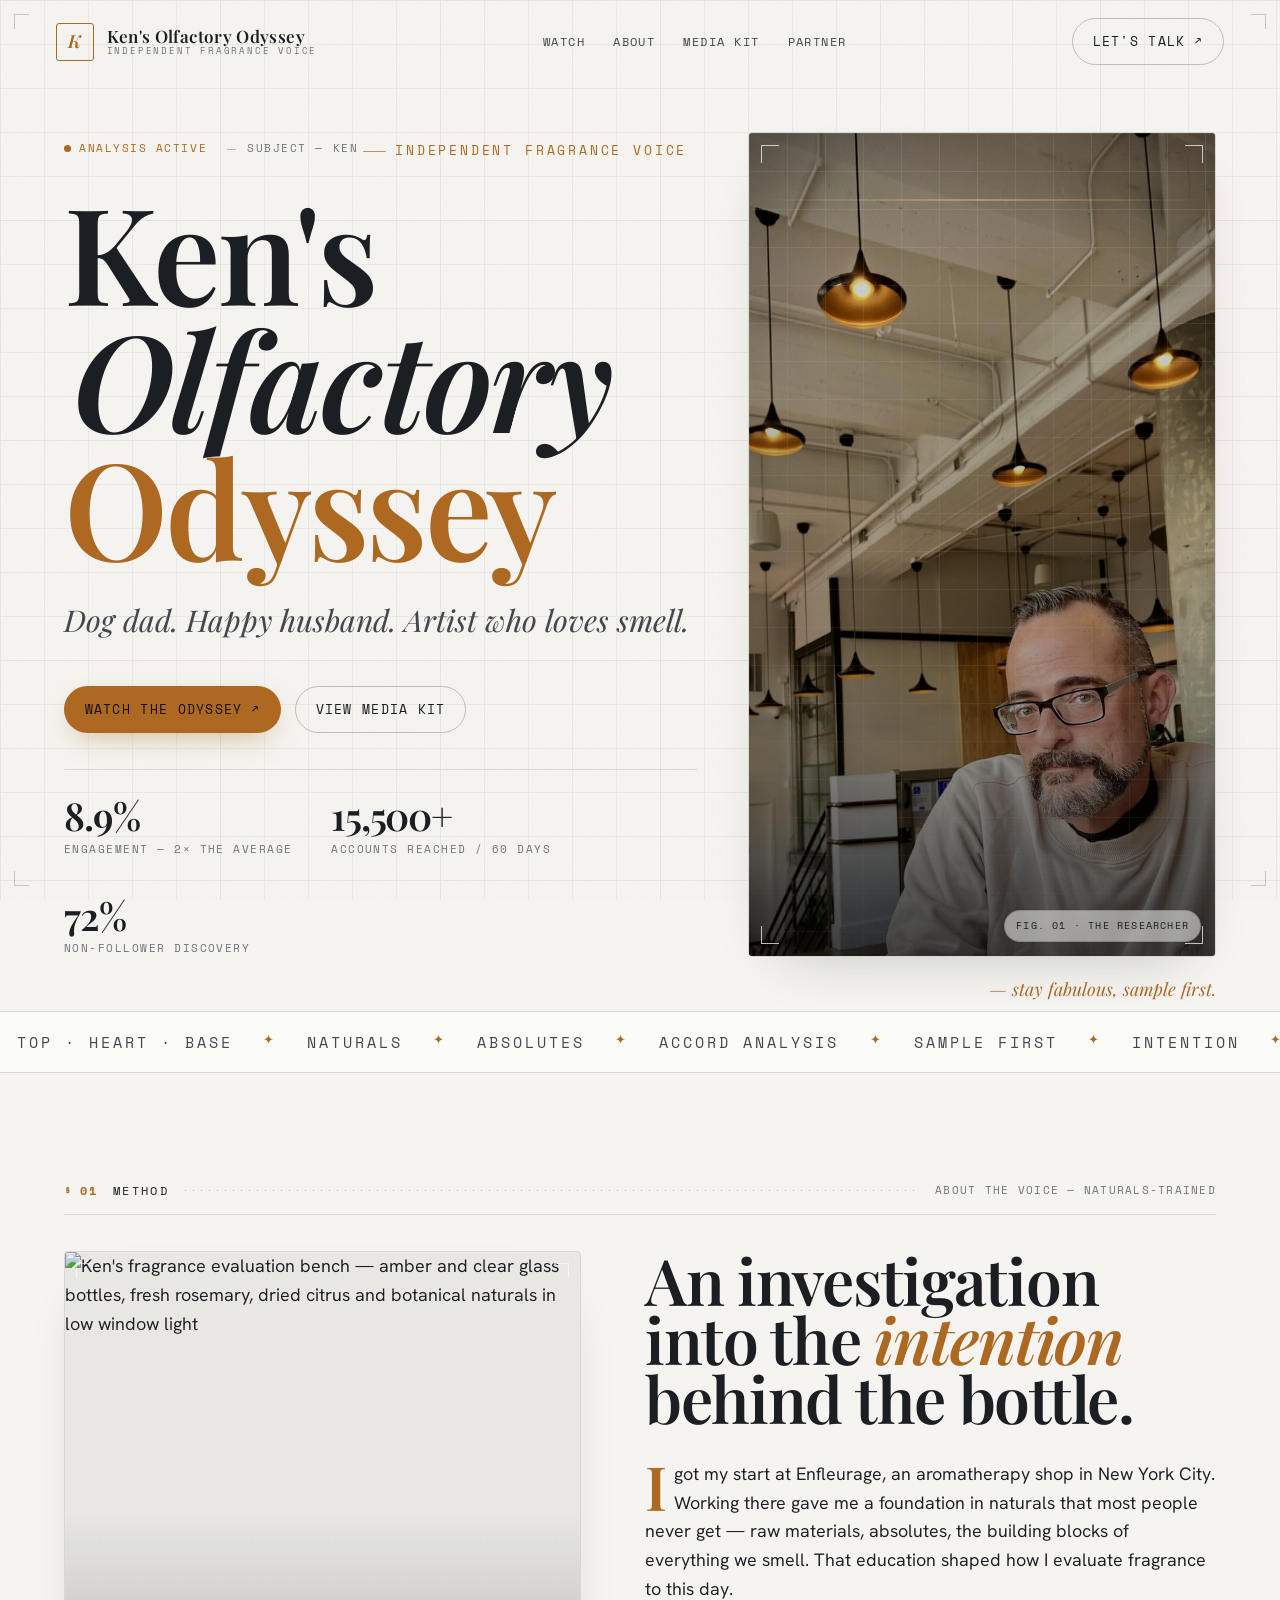
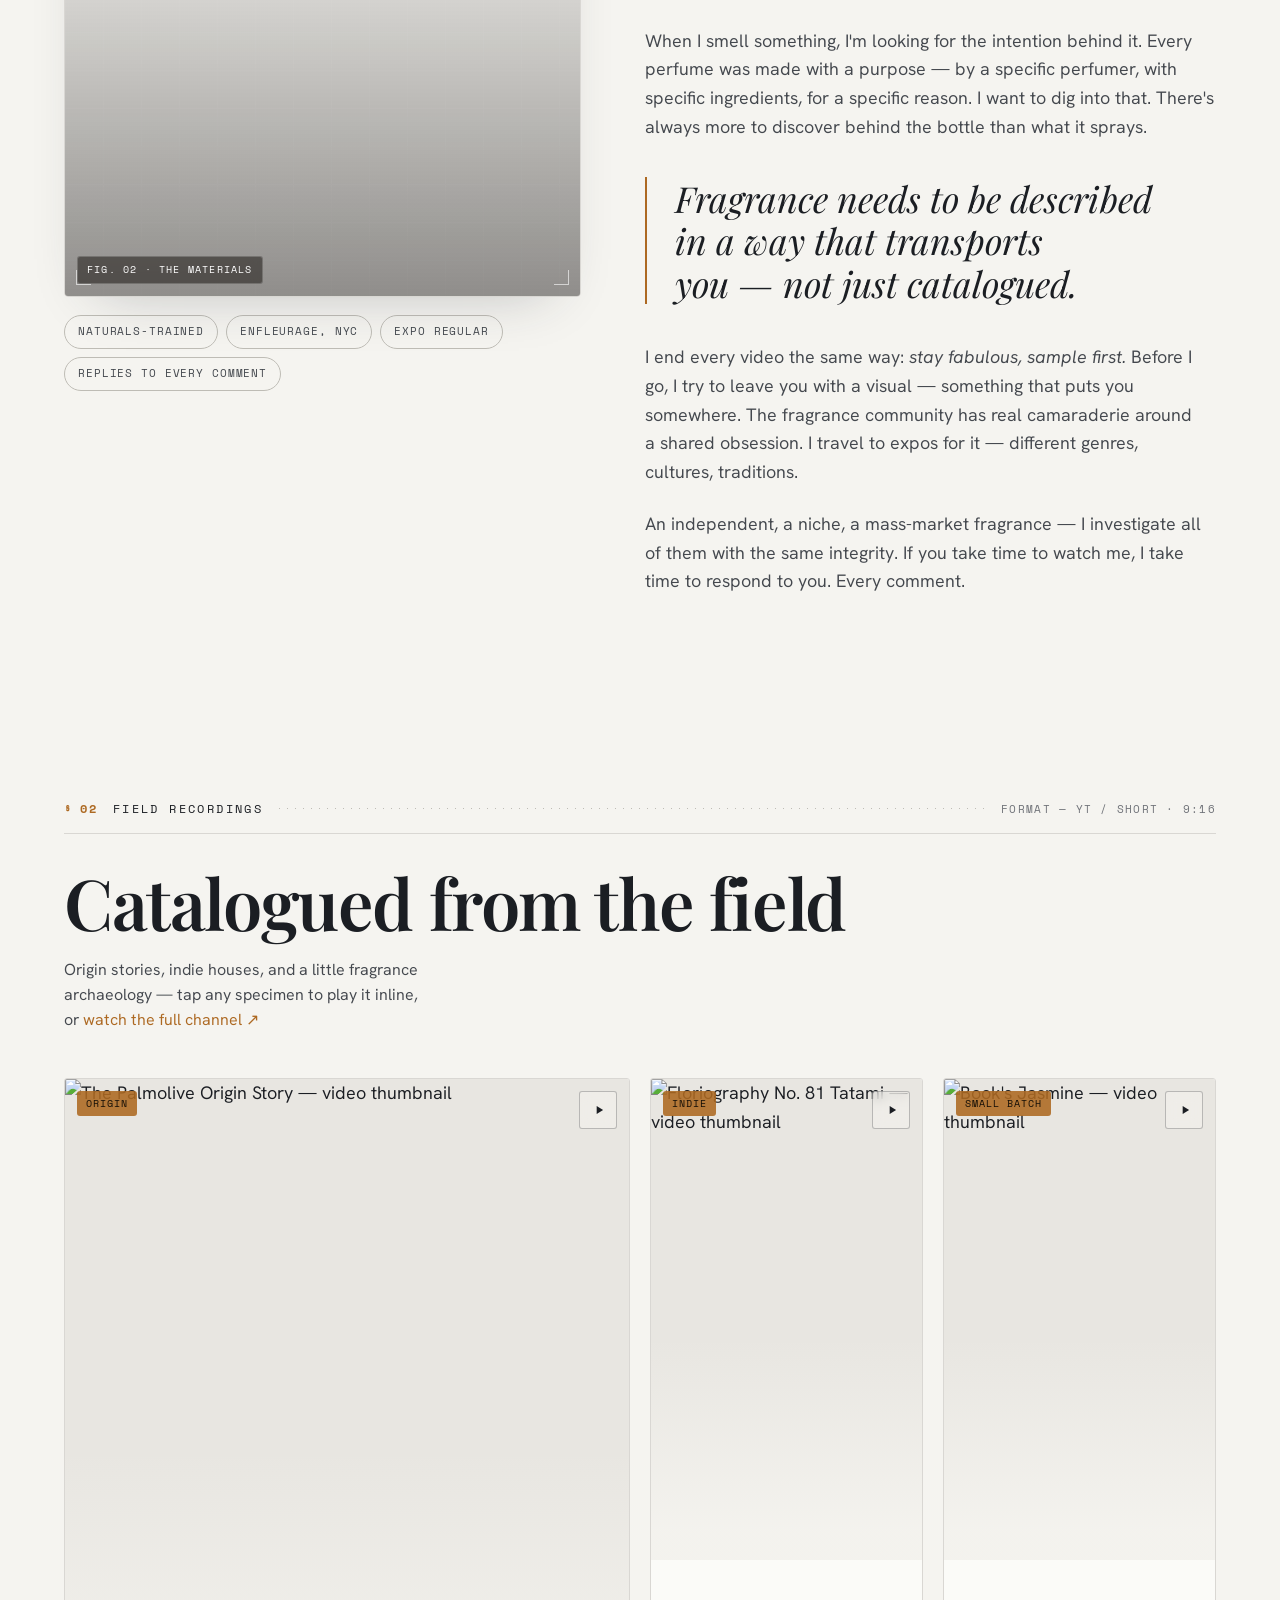
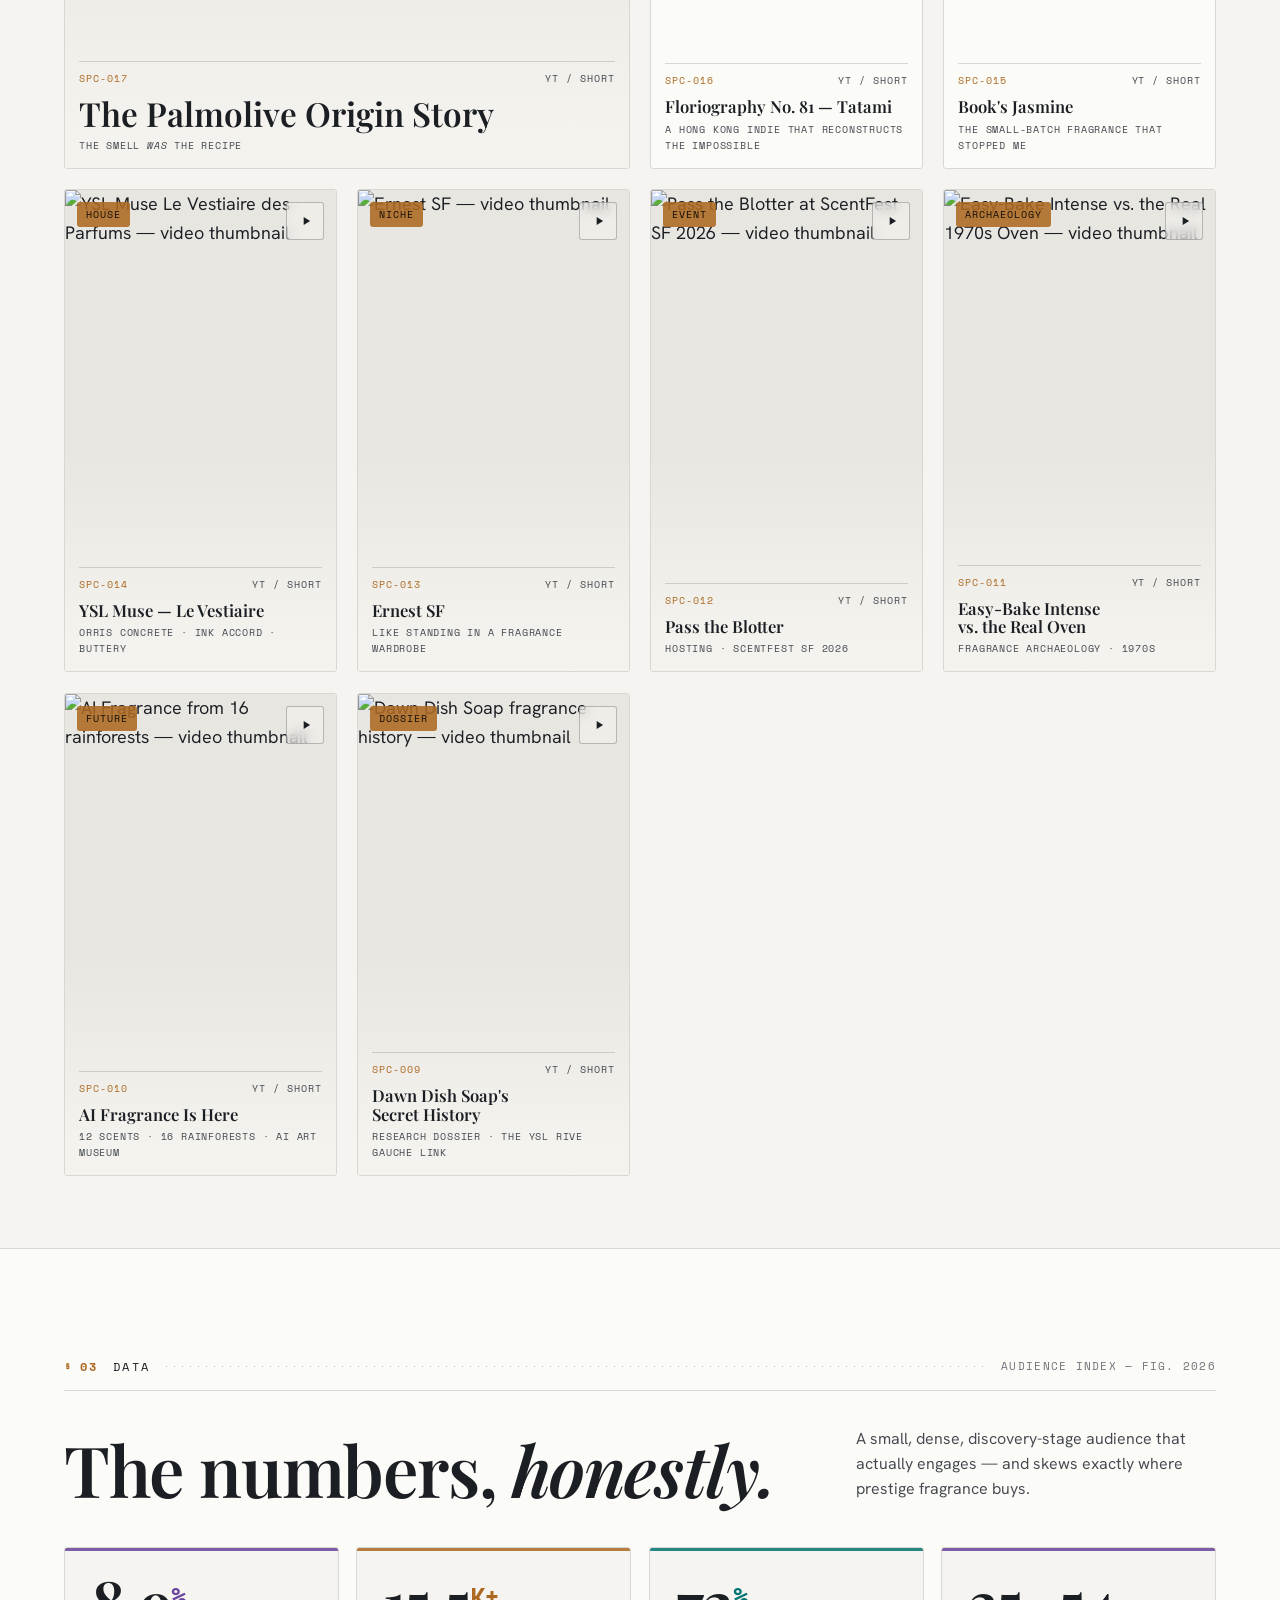
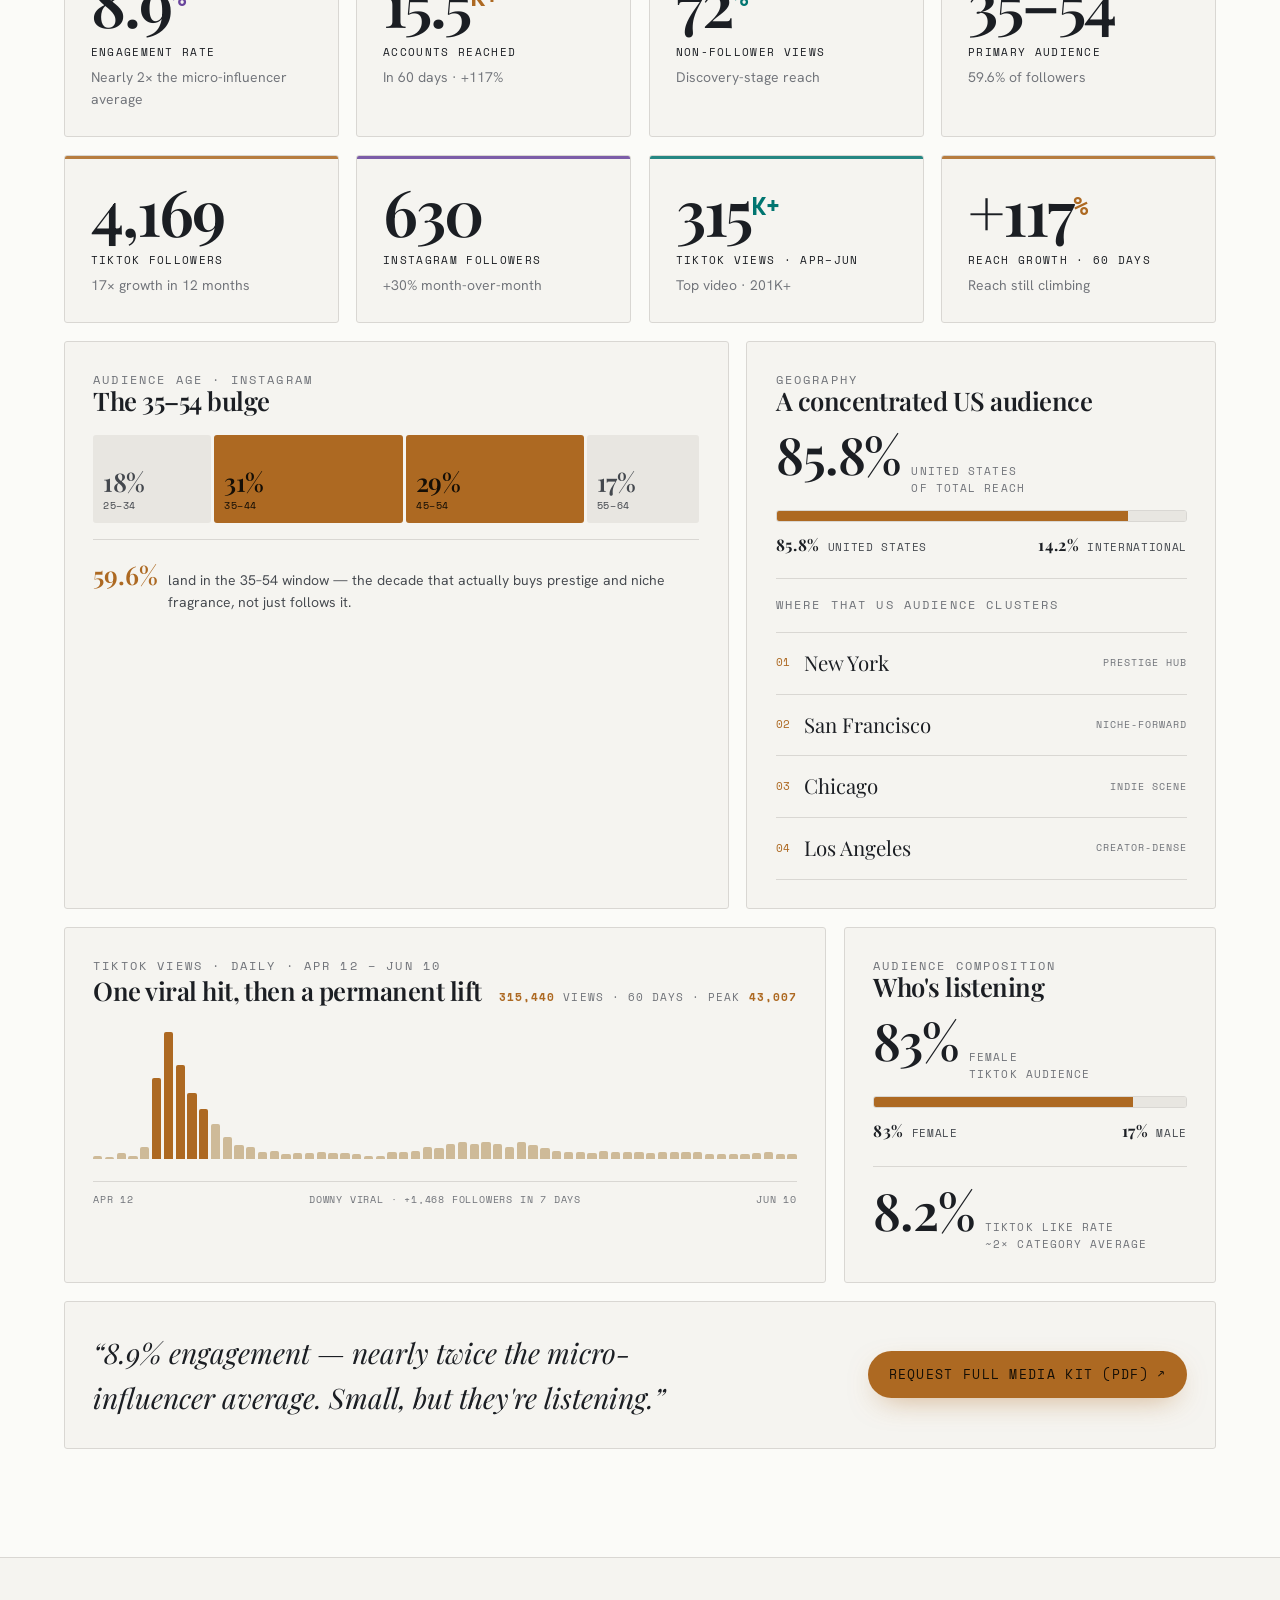
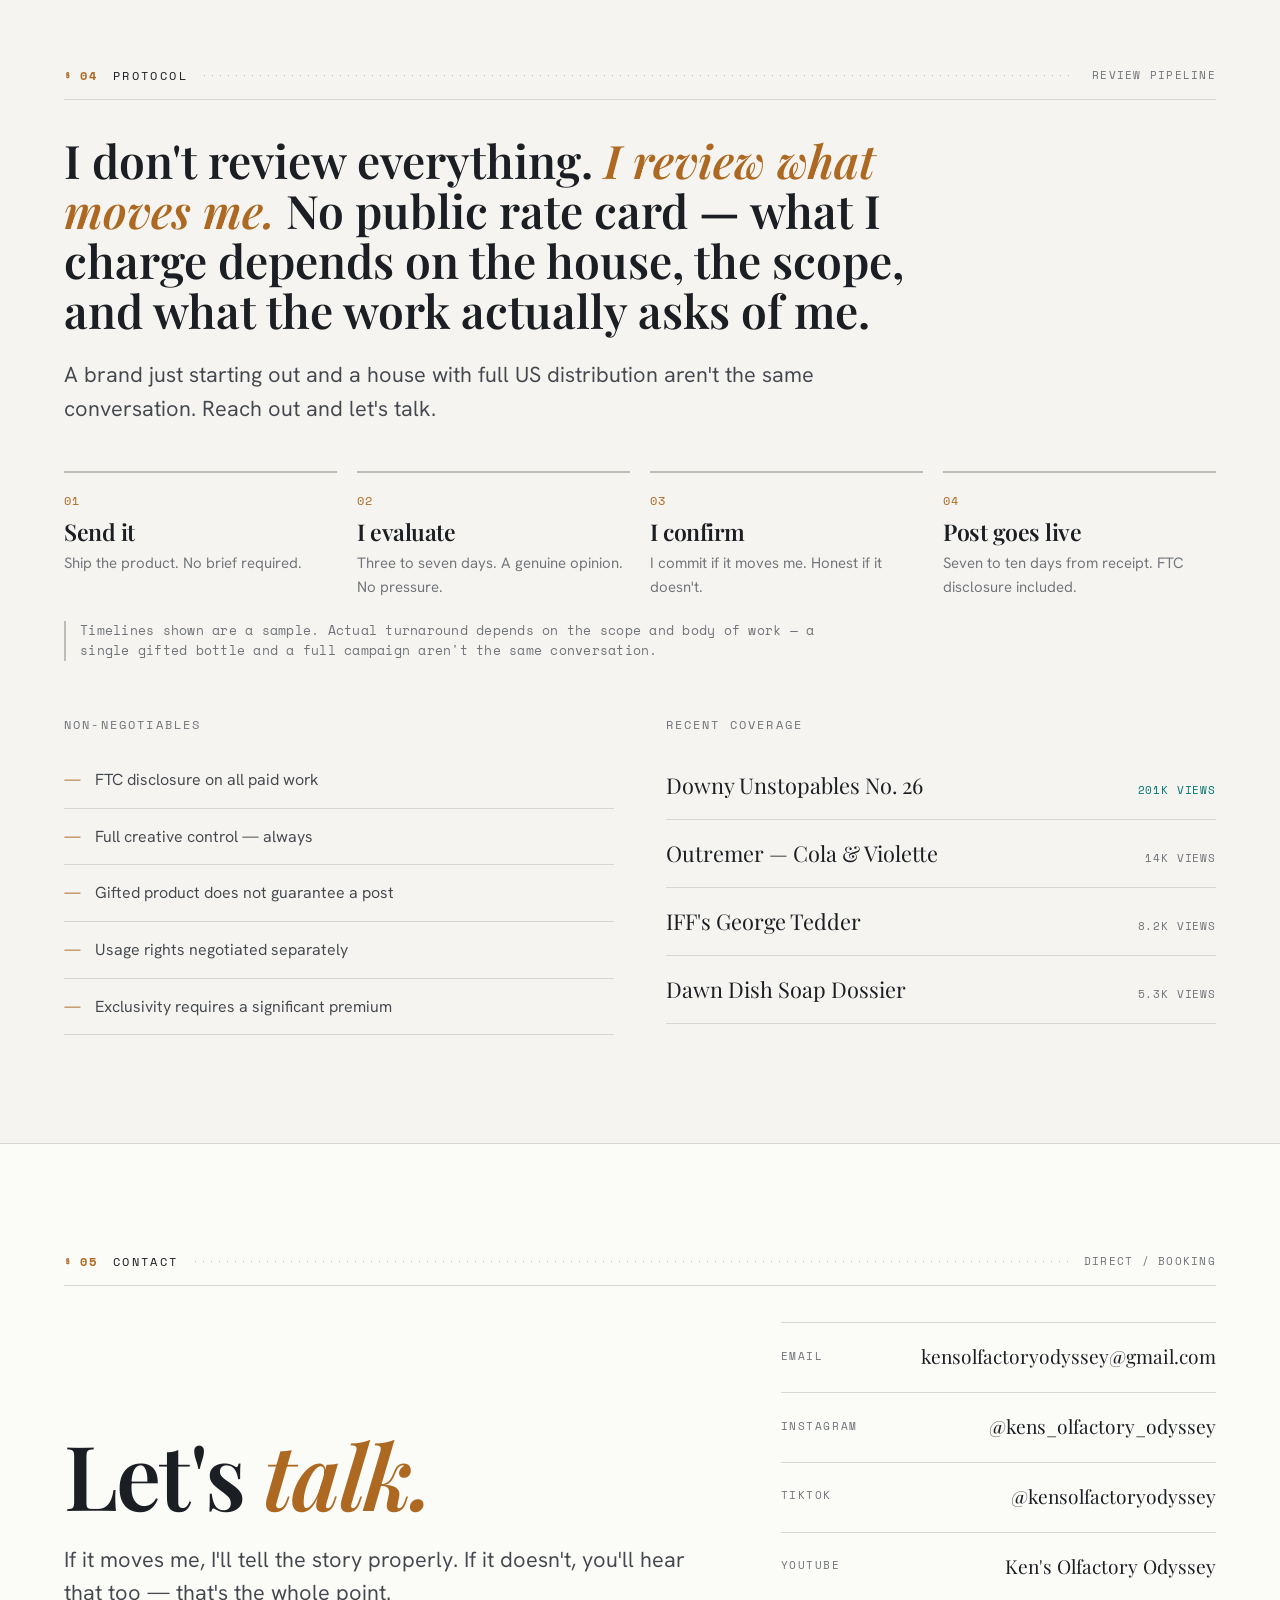
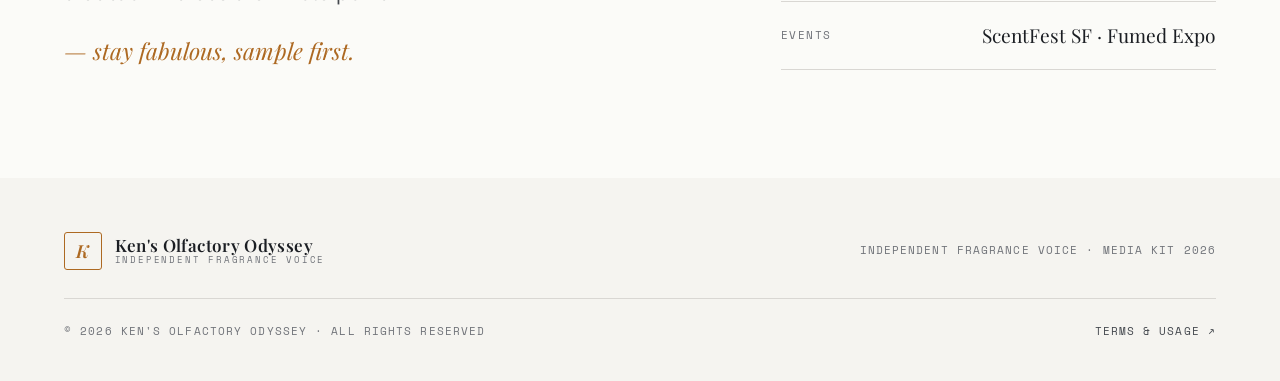
==== index.html @ 01bf1345 "Replace hero image with real photo of Ken, remove ingredient labels" ====
<!DOCTYPE html>
<html lang="en" data-theme="lab" data-accent="gold" data-display="playfair">
<head>
<meta charset="UTF-8" />
<meta name="viewport" content="width=device-width, initial-scale=1.0" />
<title>Ken's Olfactory Odyssey — Independent Fragrance Voice</title>
<meta name="description" content="Ken's Olfactory Odyssey — an independent fragrance voice. Reviews, expos, and an investigation into the intention behind every bottle. Stay fabulous, sample first." />
<link rel="preconnect" href="https://fonts.googleapis.com" />
<link rel="preconnect" href="https://fonts.gstatic.com" crossorigin />
<link href="https://fonts.googleapis.com/css2?family=Bodoni+Moda:ital,opsz,wght@0,6..96,400..900;1,6..96,400..800&family=Cormorant:ital,wght@0,400..700;1,400..600&family=Hanken+Grotesk:wght@300..800&family=Newsreader:ital,opsz,wght@0,6..72,400..700;1,6..72,400..700&family=Spectral:ital,wght@0,400;0,500;0,600;0,700;1,400;1,500;1,600&family=Space+Grotesk:wght@400..700&family=Space+Mono:ital,wght@0,400;0,700;1,400&display=swap" rel="stylesheet" />
<link rel="icon" href="favicon.svg" type="image/svg+xml" />
<link rel="stylesheet" href="styles.css" />
<link id="gfont-Playfair-Display" rel="stylesheet" href="https://fonts.googleapis.com/css2?family=Playfair+Display:ital,wght@0,400;0,500;0,600;0,700;0,800;1,400;1,500;1,600;1,700&display=swap">
</head>
<body>
<div class="lab-reticle" aria-hidden="true"><i></i><i></i><i></i><i></i></div>

<!-- ============ NAV ============ -->
<nav class="nav" id="nav">
  <a class="brand" href="#top" aria-label="Ken's Olfactory Odyssey home">
    <span class="monogram">K</span>
    <span class="brand-name">Ken's Olfactory Odyssey<small>Independent Fragrance Voice</small></span>
  </a>
  <div class="nav-links">
    <a href="#watch">Watch</a>
    <a href="#about">About</a>
    <a href="#mediakit">Media Kit</a>
    <a href="#partner">Partner</a>
  </div>
  <a class="btn btn--ghost nav-cta" href="#contact">Let's talk <span class="arrow">↗</span></a>
</nav>

<main id="top">

  <!-- ============ HERO ============ -->
  <header class="hero section--tight" id="hero">
    <div class="wrap">
      <div class="hero-grid">
        <div class="hero-copy">
          <div class="instrument reveal" aria-hidden="true">
            <span class="seg live"><span class="dotpulse"></span> Analysis active</span>
            <span class="seg">Subject — Ken</span>
          </div>
          <div class="eyebrow hero-eyebrow">Independent Fragrance Voice</div>
          <h1 class="display hero-title">
            <span class="line l1"><span>Ken's</span></span>
            <span class="line l2 ital"><span>Olfactory</span></span>
            <span class="line l3"><span>Odyssey</span></span>
          </h1>
          <p class="hero-tag">Dog dad. Happy husband. Artist who loves smell.</p>
          <div class="hero-actions">
            <a class="btn btn--solid" href="#watch">Watch the odyssey <span class="arrow">↗</span></a>
            <a class="btn btn--ghost" href="#mediakit">View media kit</a>
          </div>
          <div class="hero-stats">
            <div class="hero-stat"><div class="n">8.9%</div><div class="l">Engagement — 2× the average</div></div>
            <div class="hero-stat"><div class="n">15,500+</div><div class="l">Accounts reached / 60 days</div></div>
            <div class="hero-stat"><div class="n">72%</div><div class="l">Non-follower discovery</div></div>
          </div>
        </div>
        <div class="hero-photo">
          <div class="frame heroplate">
            <img src="assets/ken-hero.jpg" alt="Ken — independent fragrance voice" />
            <div class="plate-grade" aria-hidden="true"></div>
            <div class="plate-scan" aria-hidden="true"></div>
            <span class="plate-brackets" aria-hidden="true"><i></i><i></i><i></i><i></i></span>
            <span class="caption">Fig. 01 · The Researcher</span>
          </div>
          <p class="hero-sign">— stay fabulous, sample first.</p>
        </div>
      </div>
    </div>
  </header>

  <!-- ============ MARQUEE ============ -->
  <div class="marquee" aria-hidden="true">
    <div class="marquee-track" id="marquee">
      <span>Top · Heart · Base</span><span class="dot">✦</span><span>Naturals</span><span class="dot">✦</span><span>Absolutes</span><span class="dot">✦</span><span>Accord Analysis</span><span class="dot">✦</span><span>Sample First</span><span class="dot">✦</span><span>Intention</span><span class="dot">✦</span><span>Enfleurage Method</span><span class="dot">✦</span><span>Oud</span><span class="dot">✦</span>
    </div>
  </div>

  <!-- ============ ABOUT ============ -->
  <section class="section" id="about">
    <div class="wrap"><div class="register reveal"><span class="reg-no">01</span><span class="reg-name">Method</span><span class="reg-rule"></span><span class="reg-code">About the Voice — Naturals-trained</span></div></div>
    <div class="wrap about-grid">
      <div class="about-media reveal">
        <div class="about-portrait">
          <img src="assets/ken-stilllife.png" alt="Ken's fragrance evaluation bench — amber and clear glass bottles, fresh rosemary, dried citrus and botanical naturals in low window light" />
          <div class="ab-grade" aria-hidden="true"></div>
          <span class="ab-brackets" aria-hidden="true"><i></i><i></i><i></i><i></i></span>
          <span class="about-fig">Fig. 02 · The Materials</span>
        </div>
        <div class="about-tags">
          <span class="chip">Naturals-trained</span>
          <span class="chip">Enfleurage, NYC</span>
          <span class="chip">Expo regular</span>
          <span class="chip">Replies to every comment</span>
        </div>
      </div>
      <div class="about-copy reveal" data-d="1">
        <h2 class="display about-head">An investigation into the <span class="ital accent-text">intention</span> behind the bottle.</h2>
        <div class="about-body">
          <p class="drop">I got my start at Enfleurage, an aromatherapy shop in New York City. Working there gave me a foundation in naturals that most people never get — raw materials, absolutes, the building blocks of everything we smell. That education shaped how I evaluate fragrance to this day.</p>
          <p>When I smell something, I'm looking for the intention behind it. Every perfume was made with a purpose — by a specific perfumer, with specific ingredients, for a specific reason. I want to dig into that. There's always more to discover behind the bottle than what it sprays.</p>
          <blockquote class="pull">Fragrance needs to be described in a way that transports you — not just catalogued.</blockquote>
          <p>I end every video the same way: <em>stay fabulous, sample first.</em> Before I go, I try to leave you with a visual — something that puts you somewhere. The fragrance community has real camaraderie around a shared obsession. I travel to expos for it — different genres, cultures, traditions.</p>
          <p>An independent, a niche, a mass-market fragrance — I investigate all of them with the same integrity. If you take time to watch me, I take time to respond to you. Every comment.</p>
        </div>
      </div>
    </div>
  </section>

  <!-- ============ WATCH ============ -->
  <section class="section section--tight" id="watch">
    <div class="wrap">
      <div class="register reveal"><span class="reg-no">02</span><span class="reg-name">Field Recordings</span><span class="reg-rule"></span><span class="reg-code">Format — YT / Short · 9:16</span></div>
      <div class="section-head reveal">
        <div>
          <h2 class="display">Catalogued from the field</h2>
        </div>
        <div class="head-meta">
          <p class="lede" style="font-size:16px;">Origin stories, indie houses, and a little fragrance archaeology — tap any specimen to play it inline, or <a class="accent-text" href="https://www.youtube.com/@Kens_Olfactory_Odyssey/shorts" target="_blank" rel="noopener">watch the full channel ↗</a></p>
        </div>
      </div>

      <div class="shorts-grid">
        <a class="short short--feature reveal short-card" data-vid="NxvrYJn5mIo" href="https://www.youtube.com/shorts/NxvrYJn5mIo" target="_blank" rel="noopener">
          <span class="short-badge">Origin</span>
          <span class="short-play" aria-hidden="true"><svg viewBox="0 0 24 24"><path d="M8 5v14l11-7z"/></svg></span>
          <div class="short-thumb"><img class="yt-thumb" src="https://i.ytimg.com/vi/NxvrYJn5mIo/maxresdefault.jpg" onerror="this.onerror=null;this.src='https://i.ytimg.com/vi/NxvrYJn5mIo/hqdefault.jpg'" alt="The Palmolive Origin Story — video thumbnail" loading="lazy" /></div>
          <div class="short-meta">
            <div class="spec-line"><span class="sid">SPC-017</span><span>YT / Short</span></div>
            <div class="short-title">The Palmolive Origin Story</div>
            <div class="short-sub">The smell <em>was</em> the recipe</div>
          </div>
        </a>

        <a class="short reveal short-card" data-d="1" data-vid="qqtZ-atGn6w" href="https://www.youtube.com/shorts/qqtZ-atGn6w" target="_blank" rel="noopener">
          <span class="short-badge">Indie</span>
          <span class="short-play" aria-hidden="true"><svg viewBox="0 0 24 24"><path d="M8 5v14l11-7z"/></svg></span>
          <div class="short-thumb"><img class="yt-thumb" src="https://i.ytimg.com/vi/qqtZ-atGn6w/maxresdefault.jpg" onerror="this.onerror=null;this.src='https://i.ytimg.com/vi/qqtZ-atGn6w/hqdefault.jpg'" alt="Floriography No. 81 Tatami — video thumbnail" loading="lazy" /></div>
          <div class="short-meta">
            <div class="spec-line"><span class="sid">SPC-016</span><span>YT / Short</span></div>
            <div class="short-title">Floriography No. 81 — Tatami</div>
            <div class="short-sub">A Hong Kong indie that reconstructs the impossible</div>
          </div>
        </a>

        <a class="short reveal short-card" data-d="2" data-vid="B0HctpbNShk" href="https://www.youtube.com/shorts/B0HctpbNShk" target="_blank" rel="noopener">
          <span class="short-badge">Small batch</span>
          <span class="short-play" aria-hidden="true"><svg viewBox="0 0 24 24"><path d="M8 5v14l11-7z"/></svg></span>
          <div class="short-thumb"><img class="yt-thumb" src="https://i.ytimg.com/vi/B0HctpbNShk/maxresdefault.jpg" onerror="this.onerror=null;this.src='https://i.ytimg.com/vi/B0HctpbNShk/hqdefault.jpg'" alt="Book's Jasmine — video thumbnail" loading="lazy" /></div>
          <div class="short-meta">
            <div class="spec-line"><span class="sid">SPC-015</span><span>YT / Short</span></div>
            <div class="short-title">Book's Jasmine</div>
            <div class="short-sub">The small-batch fragrance that stopped me</div>
          </div>
        </a>

        <a class="short reveal short-card" data-vid="cPhT1fG6iIM" href="https://www.youtube.com/shorts/cPhT1fG6iIM" target="_blank" rel="noopener">
          <span class="short-badge">House</span>
          <span class="short-play" aria-hidden="true"><svg viewBox="0 0 24 24"><path d="M8 5v14l11-7z"/></svg></span>
          <div class="short-thumb"><img class="yt-thumb" src="https://i.ytimg.com/vi/cPhT1fG6iIM/maxresdefault.jpg" onerror="this.onerror=null;this.src='https://i.ytimg.com/vi/cPhT1fG6iIM/hqdefault.jpg'" alt="YSL Muse Le Vestiaire des Parfums — video thumbnail" loading="lazy" /></div>
          <div class="short-meta">
            <div class="spec-line"><span class="sid">SPC-014</span><span>YT / Short</span></div>
            <div class="short-title">YSL Muse — Le Vestiaire</div>
            <div class="short-sub">Orris concrete · ink accord · buttery</div>
          </div>
        </a>

        <a class="short reveal short-card" data-d="1" data-vid="gtOc79BCXAY" href="https://www.youtube.com/shorts/gtOc79BCXAY" target="_blank" rel="noopener">
          <span class="short-badge">Niche</span>
          <span class="short-play" aria-hidden="true"><svg viewBox="0 0 24 24"><path d="M8 5v14l11-7z"/></svg></span>
          <div class="short-thumb"><img class="yt-thumb" src="https://i.ytimg.com/vi/gtOc79BCXAY/maxresdefault.jpg" onerror="this.onerror=null;this.src='https://i.ytimg.com/vi/gtOc79BCXAY/hqdefault.jpg'" alt="Ernest SF — video thumbnail" loading="lazy" /></div>
          <div class="short-meta">
            <div class="spec-line"><span class="sid">SPC-013</span><span>YT / Short</span></div>
            <div class="short-title">Ernest SF</div>
            <div class="short-sub">Like standing in a fragrance wardrobe</div>
          </div>
        </a>

        <a class="short reveal short-card" data-d="2" data-vid="Hx5y2XBeBtY" href="https://www.youtube.com/shorts/Hx5y2XBeBtY" target="_blank" rel="noopener">
          <span class="short-badge">Event</span>
          <span class="short-play" aria-hidden="true"><svg viewBox="0 0 24 24"><path d="M8 5v14l11-7z"/></svg></span>
          <div class="short-thumb"><img class="yt-thumb" src="https://i.ytimg.com/vi/Hx5y2XBeBtY/maxresdefault.jpg" onerror="this.onerror=null;this.src='https://i.ytimg.com/vi/Hx5y2XBeBtY/hqdefault.jpg'" alt="Pass the Blotter at ScentFest SF 2026 — video thumbnail" loading="lazy" /></div>
          <div class="short-meta">
            <div class="spec-line"><span class="sid">SPC-012</span><span>YT / Short</span></div>
            <div class="short-title">Pass the Blotter</div>
            <div class="short-sub">Hosting · ScentFest SF 2026</div>
          </div>
        </a>

        <a class="short reveal short-card" data-d="3" data-vid="3syQBhcYIJs" href="https://www.youtube.com/shorts/3syQBhcYIJs" target="_blank" rel="noopener">
          <span class="short-badge">Archaeology</span>
          <span class="short-play" aria-hidden="true"><svg viewBox="0 0 24 24"><path d="M8 5v14l11-7z"/></svg></span>
          <div class="short-thumb"><img class="yt-thumb" src="https://i.ytimg.com/vi/3syQBhcYIJs/maxresdefault.jpg" onerror="this.onerror=null;this.src='https://i.ytimg.com/vi/3syQBhcYIJs/hqdefault.jpg'" alt="Easy-Bake Intense vs. the Real 1970s Oven — video thumbnail" loading="lazy" /></div>
          <div class="short-meta">
            <div class="spec-line"><span class="sid">SPC-011</span><span>YT / Short</span></div>
            <div class="short-title">Easy-Bake Intense vs. the Real Oven</div>
            <div class="short-sub">Fragrance archaeology · 1970s</div>
          </div>
        </a>

        <a class="short reveal short-card" data-vid="WR-LMu2N5QA" href="https://www.youtube.com/shorts/WR-LMu2N5QA" target="_blank" rel="noopener">
          <span class="short-badge">Future</span>
          <span class="short-play" aria-hidden="true"><svg viewBox="0 0 24 24"><path d="M8 5v14l11-7z"/></svg></span>
          <div class="short-thumb"><img class="yt-thumb" src="https://i.ytimg.com/vi/WR-LMu2N5QA/maxresdefault.jpg" onerror="this.onerror=null;this.src='https://i.ytimg.com/vi/WR-LMu2N5QA/hqdefault.jpg'" alt="AI Fragrance from 16 rainforests — video thumbnail" loading="lazy" /></div>
          <div class="short-meta">
            <div class="spec-line"><span class="sid">SPC-010</span><span>YT / Short</span></div>
            <div class="short-title">AI Fragrance Is Here</div>
            <div class="short-sub">12 scents · 16 rainforests · AI Art Museum</div>
          </div>
        </a>

        <a class="short reveal short-card" data-d="1" data-vid="1RZkTrxmH9Y" href="https://www.youtube.com/shorts/1RZkTrxmH9Y" target="_blank" rel="noopener">
          <span class="short-badge">Dossier</span>
          <span class="short-play" aria-hidden="true"><svg viewBox="0 0 24 24"><path d="M8 5v14l11-7z"/></svg></span>
          <div class="short-thumb"><img class="yt-thumb" src="https://i.ytimg.com/vi/1RZkTrxmH9Y/maxresdefault.jpg" onerror="this.onerror=null;this.src='https://i.ytimg.com/vi/1RZkTrxmH9Y/hqdefault.jpg'" alt="Dawn Dish Soap fragrance history — video thumbnail" loading="lazy" /></div>
          <div class="short-meta">
            <div class="spec-line"><span class="sid">SPC-009</span><span>YT / Short</span></div>
            <div class="short-title">Dawn Dish Soap's Secret History</div>
            <div class="short-sub">Research dossier · the YSL Rive Gauche link</div>
          </div>
        </a>
      </div>
    </div>
  </section>

  <!-- ============ MEDIA KIT ============ -->
  <section class="section kit" id="mediakit">
    <div class="wrap">
      <div class="register reveal"><span class="reg-no">03</span><span class="reg-name">Data</span><span class="reg-rule"></span><span class="reg-code">Audience Index — Fig. 2026</span></div>
      <div class="section-head reveal">
        <div>
          <h2 class="display">The numbers, <span class="ital">honestly.</span></h2>
        </div>
        <div class="head-meta">
          <p class="lede" style="font-size:16px;">A small, dense, discovery-stage audience that actually engages — and skews exactly where prestige fragrance buys.</p>
        </div>
      </div>

      <div class="kit-grid">
        <div class="stat span-3 reveal" style="--bar:var(--plum)">
          <div class="n" data-count="8.9" data-dec="1">8.9<sup>%</sup></div>
          <div class="l">Engagement rate</div>
          <div class="d">Nearly 2× the micro-influencer average</div>
        </div>
        <div class="stat span-3 reveal" data-d="1" style="--bar:var(--gold)">
          <div class="n" data-count="15.5" data-dec="1">15.5<sup>K+</sup></div>
          <div class="l">Accounts reached</div>
          <div class="d">In 60 days · +117%</div>
        </div>
        <div class="stat span-3 reveal" data-d="2" style="--bar:var(--emerald)">
          <div class="n" data-count="72">72<sup>%</sup></div>
          <div class="l">Non-follower views</div>
          <div class="d">Discovery-stage reach</div>
        </div>
        <div class="stat span-3 reveal" data-d="3" style="--bar:var(--plum)">
          <div class="n">35–54</div>
          <div class="l">Primary audience</div>
          <div class="d">59.6% of followers</div>
        </div>

        <div class="stat span-3 reveal" style="--bar:var(--gold)">
          <div class="n" data-count="4169" data-comma="1">4,169</div>
          <div class="l">TikTok followers</div>
          <div class="d">17× growth in 12 months</div>
        </div>
        <div class="stat span-3 reveal" data-d="1" style="--bar:var(--plum)">
          <div class="n" data-count="630">630</div>
          <div class="l">Instagram followers</div>
          <div class="d">+30% month-over-month</div>
        </div>
        <div class="stat span-3 reveal" data-d="2" style="--bar:var(--emerald)">
          <div class="n" data-count="315" data-suffix="K+">315<sup>K+</sup></div>
          <div class="l">TikTok views · Apr–Jun</div>
          <div class="d">Top video · 201K+</div>
        </div>
        <div class="stat span-3 reveal" data-d="3" style="--bar:var(--gold)">
          <div class="n" data-count="117" data-prefix="+">+117<sup>%</sup></div>
          <div class="l">Reach growth · 60 days</div>
          <div class="d">Reach still climbing</div>
        </div>

        <div class="panel span-7 reveal">
          <div class="kicker">Audience age · Instagram</div>
          <h3 class="display">The 35–54 bulge</h3>
          <div class="agestack" id="ageStack">
            <i class="muted" style="flex:18 0 0"><span class="p">18%</span><span class="a">25–34</span></i>
            <i class="hot" style="flex:31 0 0"><span class="p">31%</span><span class="a">35–44</span></i>
            <i class="hot" style="flex:29 0 0"><span class="p">29%</span><span class="a">45–54</span></i>
            <i class="muted" style="flex:17 0 0"><span class="p">17%</span><span class="a">55–64</span></i>
          </div>
          <div class="agecap">
            <span class="big">59.6%</span>
            <span class="txt">land in the 35–54 window — the decade that actually buys prestige and niche fragrance, not just follows it.</span>
          </div>
        </div>

        <div class="panel span-5 reveal" data-d="1">
          <div class="kicker">Geography</div>
          <h3 class="display">A concentrated US audience</h3>
          <div class="aud-big" style="margin-top:18px;"><span class="nn">85.8%</span><span class="ll">United States<br/>of total reach</span></div>
          <div class="aud-split"><i class="f" style="width:85.8%"></i><i class="m" style="width:14.2%"></i></div>
          <div class="aud-legend"><span><b>85.8%</b> United States</span><span><b>14.2%</b> International</span></div>
          <div class="geo-metros">
            <div class="kicker" style="margin-bottom:6px;">Where that US audience clusters</div>
            <div class="cities">
              <div class="city-row"><span class="rank">01</span><span class="city">New York</span><span class="tag">Prestige hub</span></div>
              <div class="city-row"><span class="rank">02</span><span class="city">San Francisco</span><span class="tag">Niche-forward</span></div>
              <div class="city-row"><span class="rank">03</span><span class="city">Chicago</span><span class="tag">Indie scene</span></div>
              <div class="city-row"><span class="rank">04</span><span class="city">Los Angeles</span><span class="tag">Creator-dense</span></div>
            </div>
          </div>
        </div>

        <div class="panel span-8 reveal">
          <div class="kicker">TikTok views · daily · Apr 12 – Jun 10</div>
          <div class="viewchart-head">
            <h3 class="display">One viral hit, then a permanent lift</h3>
            <span class="legend"><b>315,440</b> views · 60 days · peak <b>43,007</b></span>
          </div>
          <div class="viewchart" id="viewChart">
            <span class="vbar" data-h="3" data-views="1,379 · Apr 12"></span>
            <span class="vbar" data-h="2" data-views="1,009 · Apr 13"></span>
            <span class="vbar" data-h="5" data-views="1,998 · Apr 14"></span>
            <span class="vbar" data-h="3" data-views="1,380 · Apr 15"></span>
            <span class="vbar" data-h="10" data-views="4,322 · Apr 16"></span>
            <span class="vbar peak" data-h="64" data-views="27,679 · Apr 17"></span>
            <span class="vbar peak" data-h="100" data-views="43,007 · Apr 18 · peak"></span>
            <span class="vbar peak" data-h="74" data-views="32,032 · Apr 19"></span>
            <span class="vbar peak" data-h="52" data-views="22,304 · Apr 20"></span>
            <span class="vbar peak" data-h="40" data-views="17,006 · Apr 21"></span>
            <span class="vbar" data-h="28" data-views="11,888 · Apr 22"></span>
            <span class="vbar" data-h="18" data-views="7,770 · Apr 23"></span>
            <span class="vbar" data-h="11" data-views="4,754 · Apr 24"></span>
            <span class="vbar" data-h="10" data-views="4,280 · Apr 25"></span>
            <span class="vbar" data-h="6" data-views="2,570 · Apr 26"></span>
            <span class="vbar" data-h="7" data-views="2,976 · Apr 27"></span>
            <span class="vbar" data-h="4" data-views="1,925 · Apr 28"></span>
            <span class="vbar" data-h="5" data-views="2,031 · Apr 29"></span>
            <span class="vbar" data-h="5" data-views="2,130 · Apr 30"></span>
            <span class="vbar" data-h="6" data-views="2,658 · May 1"></span>
            <span class="vbar" data-h="5" data-views="2,190 · May 2"></span>
            <span class="vbar" data-h="5" data-views="2,349 · May 3"></span>
            <span class="vbar" data-h="4" data-views="1,795 · May 4"></span>
            <span class="vbar" data-h="3" data-views="1,211 · May 5"></span>
            <span class="vbar" data-h="3" data-views="1,321 · May 6"></span>
            <span class="vbar" data-h="6" data-views="2,471 · May 7"></span>
            <span class="vbar" data-h="6" data-views="2,607 · May 8"></span>
            <span class="vbar" data-h="7" data-views="3,074 · May 9"></span>
            <span class="vbar" data-h="10" data-views="4,492 · May 10"></span>
            <span class="vbar" data-h="9" data-views="4,032 · May 11"></span>
            <span class="vbar" data-h="12" data-views="4,971 · May 12"></span>
            <span class="vbar" data-h="14" data-views="6,105 · May 13"></span>
            <span class="vbar" data-h="12" data-views="5,324 · May 14"></span>
            <span class="vbar" data-h="14" data-views="6,043 · May 15"></span>
            <span class="vbar" data-h="12" data-views="5,036 · May 16"></span>
            <span class="vbar" data-h="10" data-views="4,445 · May 17"></span>
            <span class="vbar" data-h="14" data-views="5,811 · May 18"></span>
            <span class="vbar" data-h="11" data-views="4,697 · May 19"></span>
            <span class="vbar" data-h="9" data-views="3,715 · May 20"></span>
            <span class="vbar" data-h="7" data-views="3,006 · May 21"></span>
            <span class="vbar" data-h="6" data-views="2,419 · May 22"></span>
            <span class="vbar" data-h="6" data-views="2,547 · May 23"></span>
            <span class="vbar" data-h="5" data-views="2,355 · May 24"></span>
            <span class="vbar" data-h="7" data-views="2,973 · May 25"></span>
            <span class="vbar" data-h="6" data-views="2,676 · May 26"></span>
            <span class="vbar" data-h="6" data-views="2,464 · May 27"></span>
            <span class="vbar" data-h="6" data-views="2,481 · May 28"></span>
            <span class="vbar" data-h="5" data-views="2,139 · May 29"></span>
            <span class="vbar" data-h="6" data-views="2,528 · May 30"></span>
            <span class="vbar" data-h="6" data-views="2,449 · May 31"></span>
            <span class="vbar" data-h="6" data-views="2,742 · Jun 1"></span>
            <span class="vbar" data-h="6" data-views="2,509 · Jun 2"></span>
            <span class="vbar" data-h="4" data-views="1,754 · Jun 3"></span>
            <span class="vbar" data-h="4" data-views="1,845 · Jun 4"></span>
            <span class="vbar" data-h="4" data-views="1,910 · Jun 5"></span>
            <span class="vbar" data-h="4" data-views="1,694 · Jun 6"></span>
            <span class="vbar" data-h="5" data-views="2,183 · Jun 7"></span>
            <span class="vbar" data-h="6" data-views="2,432 · Jun 8"></span>
            <span class="vbar" data-h="4" data-views="1,694 · Jun 9"></span>
            <span class="vbar" data-h="4" data-views="1,853 · Jun 10"></span>
          </div>
          <div class="viewchart-axis"><span>Apr 12</span><span>Downy viral · +1,468 followers in 7 days</span><span>Jun 10</span></div>
        </div>

        <div class="panel span-4 reveal" data-d="1">
          <div class="kicker">Audience composition</div>
          <h3 class="display">Who's listening</h3>
          <div class="aud-block">
            <div class="aud-big"><span class="nn">83%</span><span class="ll">Female<br/>TikTok audience</span></div>
            <div class="aud-split"><i class="f" style="width:83%"></i><i class="m" style="width:17%"></i></div>
            <div class="aud-legend"><span><b>83%</b> Female</span><span><b>17%</b> Male</span></div>
          </div>
          <div class="aud-block">
            <div class="aud-big"><span class="nn">8.2%</span><span class="ll">TikTok like rate<br/>~2× category average</span></div>
          </div>
        </div>

        <div class="panel span-12 reveal kit-note">
          <p class="q">“8.9% engagement — nearly twice the micro-influencer average. Small, but they're listening.”</p>
          <a class="btn btn--solid" href="#contact">Request full media kit (PDF) <span class="arrow">↗</span></a>
        </div>
      </div>
    </div>
  </section>

  <!-- ============ PARTNERSHIPS ============ -->
  <section class="section" id="partner">
    <div class="wrap">
      <div class="register reveal"><span class="reg-no">04</span><span class="reg-name">Protocol</span><span class="reg-rule"></span><span class="reg-code">Review Pipeline</span></div>
      <div class="part-intro reveal">
        <p class="big">I don't review everything. <em>I review what moves me.</em> No public rate card — what I charge depends on the house, the scope, and what the work actually asks of me.</p>
        <p class="lede">A brand just starting out and a house with full US distribution aren't the same conversation. Reach out and let's talk.</p>
      </div>

      <div class="process">
        <div class="step reveal"><div class="no">01</div><h4>Send it</h4><p>Ship the product. No brief required.</p></div>
        <div class="step reveal" data-d="1"><div class="no">02</div><h4>I evaluate</h4><p>Three to seven days. A genuine opinion. No pressure.</p></div>
        <div class="step reveal" data-d="2"><div class="no">03</div><h4>I confirm</h4><p>I commit if it moves me. Honest if it doesn't.</p></div>
        <div class="step reveal" data-d="3"><div class="no">04</div><h4>Post goes live</h4><p>Seven to ten days from receipt. FTC disclosure included.</p></div>
      </div>
      <p class="process-note reveal">Timelines shown are a sample. Actual turnaround depends on the scope and body of work — a single gifted bottle and a full campaign aren't the same conversation.</p>

      <div class="terms-grid">
        <div class="reveal">
          <div class="kicker" style="margin-bottom:18px;">Non-negotiables</div>
          <ul class="terms-list">
            <li>FTC disclosure on all paid work</li>
            <li>Full creative control — always</li>
            <li>Gifted product does not guarantee a post</li>
            <li>Usage rights negotiated separately</li>
            <li>Exclusivity requires a significant premium</li>
          </ul>
        </div>
        <div class="reveal" data-d="1">
          <div class="kicker" style="margin-bottom:18px;">Recent coverage</div>
          <div class="coverage">
            <div class="cov-row"><span class="t">Downy Unstopables No. 26</span><span class="m hl">201K views</span></div>
            <div class="cov-row"><span class="t">Outremer — Cola & Violette</span><span class="m">14K views</span></div>
            <div class="cov-row"><span class="t">IFF's George Tedder</span><span class="m">8.2K views</span></div>
            <div class="cov-row"><span class="t">Dawn Dish Soap Dossier</span><span class="m">5.3K views</span></div>
          </div>
        </div>
      </div>
    </div>
  </section>

  <!-- ============ CONTACT ============ -->
  <section class="section contact" id="contact">
    <div class="wrap"><div class="register reveal"><span class="reg-no">05</span><span class="reg-name">Contact</span><span class="reg-rule"></span><span class="reg-code">Direct / Booking</span></div></div>
    <div class="wrap contact-grid">
      <div class="reveal">
        <h2 class="display">Let's <span class="ital accent-text">talk.</span></h2>
        <p class="lede">If it moves me, I'll tell the story properly. If it doesn't, you'll hear that too — that's the whole point.</p>
        <p class="sign">— stay fabulous, sample first.</p>
      </div>
      <div class="contact-card reveal" data-d="1">
        <a class="contact-row" href="mailto:kensolfactoryodyssey@gmail.com"><span class="k">Email</span><span class="v">kensolfactoryodyssey@gmail.com</span></a>
        <a class="contact-row" href="https://www.instagram.com/kens_olfactory_odyssey" target="_blank" rel="noopener"><span class="k">Instagram</span><span class="v">@kens_olfactory_odyssey</span></a>
        <a class="contact-row" href="https://www.tiktok.com/@kensolfactoryodyssey" target="_blank" rel="noopener"><span class="k">TikTok</span><span class="v">@kensolfactoryodyssey</span></a>
        <a class="contact-row" href="https://www.youtube.com/@Kens_Olfactory_Odyssey/shorts" target="_blank" rel="noopener"><span class="k">YouTube</span><span class="v">Ken's Olfactory Odyssey</span></a>
        <div class="contact-row"><span class="k">Events</span><span class="v">ScentFest SF · Fumed Expo</span></div>
      </div>
    </div>
  </section>

  <!-- ============ FOOTER ============ -->
  <footer class="foot">
    <div class="wrap">
      <div class="foot-top">
        <a class="brand" href="#top">
          <span class="monogram">K</span>
          <span class="brand-name">Ken's Olfactory Odyssey<small>Independent Fragrance Voice</small></span>
        </a>
        <div class="foot-mono">Independent Fragrance Voice · Media Kit 2026</div>
      </div>
      <div class="foot-bottom">
        <span class="foot-mono">© 2026 Ken's Olfactory Odyssey · All rights reserved</span>
        <span class="foot-mono"><a href="terms.html">Terms &amp; Usage ↗</a></span>
      </div>
    </div>
  </footer>

</main>

<!-- ============ SPECIMEN VIEWER ============ -->
<div class="reel" id="reel" aria-hidden="true">
  <div class="reel-overlay" data-reel-close></div>
  <div class="reel-dialog" role="dialog" aria-modal="true" aria-label="Specimen viewer">
    <div class="reel-head">
      <span><span class="sid" id="reelSid">SPC</span> · <span id="reelTitle">Specimen</span></span>
      <button class="reel-close" data-reel-close aria-label="Close viewer">✕</button>
    </div>
    <div class="reel-frame" id="reelFrame"></div>
    <div class="reel-note">
      <span>Live feed · newest first</span>
      <a href="https://www.youtube.com/@Kens_Olfactory_Odyssey/shorts" target="_blank" rel="noopener">Open channel ↗</a>
    </div>
  </div>
</div>

<!-- ============ SCRIPTS ============ -->
<script src="image-slot.js"></script>
<script src="app.js"></script>
<script src="https://unpkg.com/react@18.3.1/umd/react.development.js" integrity="sha384-hD6/rw4ppMLGNu3tX5cjIb+uRZ7UkRJ6BPkLpg4hAu/6onKUg4lLsHAs9EBPT82L" crossorigin="anonymous"></script>
<script src="https://unpkg.com/react-dom@18.3.1/umd/react-dom.development.js" integrity="sha384-u6aeetuaXnQ38mYT8rp6sbXaQe3NL9t+IBXmnYxwkUI2Hw4bsp2Wvmx4yRQF1uAm" crossorigin="anonymous"></script>
<script src="https://unpkg.com/@babel/standalone@7.29.0/babel.min.js" integrity="sha384-m08KidiNqLdpJqLq95G/LEi8Qvjl/xUYll3QILypMoQ65QorJ9Lvtp2RXYGBFj1y" crossorigin="anonymous"></script>
<script type="text/babel" src="tweaks-panel.jsx"></script>
<script type="text/babel" src="tweaks-app.jsx"></script>

</body>
</html>
---- styles.css ----
/* ============================================================
   KEN'S OLFACTORY ODYSSEY
   Design system — jewel-toned editorial luxe
   Three switchable directions: Oud Noir / Atelier / Vitrine
   ============================================================ */

/* ---------- Direction: OUD NOIR (default) ---------- */
:root {
  --bg:      oklch(0.165 0.022 340);
  --bg-2:    oklch(0.205 0.026 340);
  --bg-3:    oklch(0.255 0.030 340);
  --fg:      oklch(0.945 0.012 85);
  --fg-soft: oklch(0.820 0.015 85);
  --fg-mute: oklch(0.660 0.020 80);
  --line:    oklch(0.330 0.025 340);
  --line-2:  oklch(0.420 0.030 340);

  --gold:    oklch(0.800 0.110 80);
  --plum:    oklch(0.680 0.140 350);
  --emerald: oklch(0.730 0.110 165);

  --accent:   var(--gold);
  --on-accent: oklch(0.17 0.02 80);

  --font-display: "Bodoni Moda", Georgia, serif;
  --font-body:    "Hanken Grotesk", system-ui, sans-serif;
  --font-mono:    "Space Mono", ui-monospace, monospace;

  --shadow: 0 30px 80px -30px oklch(0 0 0 / 0.7);
  --grain-opacity: 0.05;
  --photo-tint: color-mix(in oklch, var(--plum) 14%, transparent);
}

/* ---------- Direction: ATELIER (warm paper editorial) ---------- */
[data-theme="atelier"] {
  --bg:      oklch(0.953 0.012 85);
  --bg-2:    oklch(0.982 0.008 85);
  --bg-3:    oklch(0.910 0.016 80);
  --fg:      oklch(0.215 0.022 340);
  --fg-soft: oklch(0.380 0.022 340);
  --fg-mute: oklch(0.520 0.020 340);
  --line:    oklch(0.840 0.018 80);
  --line-2:  oklch(0.760 0.022 80);

  --gold:    oklch(0.560 0.110 65);
  --plum:    oklch(0.470 0.150 350);
  --emerald: oklch(0.460 0.105 165);

  --accent:   var(--plum);
  --on-accent: oklch(0.97 0.01 85);

  --shadow: 0 26px 60px -32px oklch(0.30 0.05 340 / 0.45);
  --grain-opacity: 0.04;
  --photo-tint: transparent;
}

/* ---------- Direction: VITRINE (cool smoky glass) ---------- */
[data-theme="vitrine"] {
  --bg:      oklch(0.200 0.012 250);
  --bg-2:    oklch(0.248 0.016 250);
  --bg-3:    oklch(0.300 0.018 250);
  --fg:      oklch(0.952 0.005 240);
  --fg-soft: oklch(0.820 0.010 240);
  --fg-mute: oklch(0.660 0.012 240);
  --line:    oklch(0.360 0.020 250);
  --line-2:  oklch(0.450 0.024 250);

  --gold:    oklch(0.820 0.090 85);
  --plum:    oklch(0.720 0.130 320);
  --emerald: oklch(0.760 0.105 175);

  --accent:   var(--emerald);
  --on-accent: oklch(0.18 0.02 250);

  --shadow: 0 30px 80px -34px oklch(0 0 0 / 0.6);
  --grain-opacity: 0.05;
  --photo-tint: color-mix(in oklch, var(--emerald) 12%, transparent);
}

/* ---------- Direction: LAB (olfactory laboratory — clinical specimen sheet) ---------- */
[data-theme="lab"] {
  --bg:      oklch(0.967 0.006 95);
  --bg-2:    oklch(0.987 0.004 95);
  --bg-3:    oklch(0.926 0.008 90);
  --fg:      oklch(0.235 0.010 260);
  --fg-soft: oklch(0.400 0.012 260);
  --fg-mute: oklch(0.555 0.010 260);
  --line:    oklch(0.880 0.006 90);
  --line-2:  oklch(0.795 0.010 90);

  --gold:    oklch(0.585 0.120 62);   /* amber — distillation / amber glass */
  --plum:    oklch(0.470 0.140 300);  /* specimen violet */
  --emerald: oklch(0.500 0.100 190);  /* reactive teal */

  --accent:   var(--gold);
  --on-accent: oklch(0.985 0.005 95);

  --font-display: "Space Grotesk", system-ui, sans-serif;
  --font-body:    "Hanken Grotesk", system-ui, sans-serif;
  --font-mono:    "Space Mono", ui-monospace, monospace;

  --shadow: 0 24px 56px -34px oklch(0.30 0.02 260 / 0.32);
  --grain-opacity: 0.025;
  --photo-tint: transparent;
}
/* Lab is grotesk, not Didone — relax the Didone-specific optical treatment */
[data-theme="lab"] .display,
[data-theme="lab"] h1,
[data-theme="lab"] h2,
[data-theme="lab"] h3,
[data-theme="lab"] h4 { font-optical-sizing: auto; letter-spacing: -0.02em; font-weight: 600; }
[data-theme="lab"] .stat .n,
[data-theme="lab"] .hero-stat .n { letter-spacing: -0.03em; font-weight: 600; }
/* Scientific touch: monospaced, technical superscripts on the big figures */
[data-theme="lab"] .stat .n sup { font-family: var(--font-mono); font-weight: 700; }

/* ---------- Lead-accent overrides ---------- */
[data-accent="gold"]    { --accent: var(--gold);    --on-accent: oklch(0.17 0.02 80); }
[data-accent="plum"]    { --accent: var(--plum);    --on-accent: oklch(0.98 0.01 350); }
[data-accent="emerald"] { --accent: var(--emerald); --on-accent: oklch(0.16 0.02 165); }

/* ---------- Display face swap (overrides theme display) ---------- */
[data-display="playfair"]   { --font-display: "Playfair Display", Georgia, serif; }
[data-display="spectral"]   { --font-display: "Spectral", Georgia, serif; }
[data-display="newsreader"] { --font-display: "Newsreader", Georgia, serif; }
[data-display="cormorant"]  { --font-display: "Cormorant", Georgia, serif; }
[data-display="bodoni"]     { --font-display: "Bodoni Moda", Georgia, serif; }

/* ============================================================
   RESET + BASE
   ============================================================ */
*, *::before, *::after { box-sizing: border-box; }
* { margin: 0; }
html { scroll-behavior: smooth; -webkit-text-size-adjust: 100%; }
@media (prefers-reduced-motion: reduce) { html { scroll-behavior: auto; } }

body {
  font-family: var(--font-body);
  background: var(--bg);
  color: var(--fg);
  font-size: 18px;
  line-height: 1.6;
  font-weight: 380;
  -webkit-font-smoothing: antialiased;
  text-rendering: optimizeLegibility;
  overflow-x: hidden;
  transition: background 0.5s ease, color 0.5s ease;
}

/* Film-grain + vignette overlay */
body::before {
  content: "";
  position: fixed;
  inset: 0;
  pointer-events: none;
  z-index: 1;
  background:
    radial-gradient(120% 80% at 50% -10%, transparent 50%, color-mix(in oklch, var(--bg) 70%, black) 130%);
  mix-blend-mode: multiply;
  opacity: 0.6;
}
body::after {
  content: "";
  position: fixed;
  inset: 0;
  pointer-events: none;
  z-index: 2;
  opacity: var(--grain-opacity);
  background-image: url("data:image/svg+xml,%3Csvg xmlns='http://www.w3.org/2000/svg' width='180' height='180'%3E%3Cfilter id='n'%3E%3CfeTurbulence type='fractalNoise' baseFrequency='0.9' numOctaves='3' stitchTiles='stitch'/%3E%3C/filter%3E%3Crect width='100%25' height='100%25' filter='url(%23n)'/%3E%3C/svg%3E");
}

img { max-width: 100%; display: block; }
a { color: inherit; text-decoration: none; }
button { font: inherit; color: inherit; cursor: pointer; background: none; border: none; }
::selection { background: var(--accent); color: var(--on-accent); }

/* ============================================================
   LAYOUT PRIMITIVES
   ============================================================ */
.wrap { width: min(1280px, 100% - 10vw); margin-inline: auto; position: relative; z-index: 3; }
.section { padding-block: clamp(80px, 12vh, 160px); position: relative; }
.section--tight { padding-block: clamp(56px, 8vh, 100px); }

.eyebrow {
  font-family: var(--font-mono);
  font-size: clamp(11px, 1vw, 13px);
  letter-spacing: 0.22em;
  text-transform: uppercase;
  color: var(--accent);
  display: inline-flex;
  align-items: center;
  gap: 0.7em;
}
.eyebrow::before {
  content: "";
  width: 1.8em; height: 1px;
  background: currentColor;
  opacity: 0.7;
}
.eyebrow--plain::before { display: none; }

.kicker {
  font-family: var(--font-mono);
  font-size: 12px;
  letter-spacing: 0.18em;
  text-transform: uppercase;
  color: var(--fg-mute);
}

h1, h2, h3, h4 { font-family: var(--font-display); font-weight: 600; line-height: 1.0; letter-spacing: -0.01em; color: var(--fg); font-optical-sizing: none; }
.display {
  font-family: var(--font-display);
  font-weight: 600;
  line-height: 0.92;
  letter-spacing: -0.012em;
  text-wrap: balance;
  color: var(--fg);
  font-optical-sizing: none;
}
.ital { font-style: italic; }
.accent-text { color: var(--accent); }
.plum-text { color: var(--plum); }
.emerald-text { color: var(--emerald); }
.gold-text { color: var(--gold); }
.soft { color: var(--fg-soft); }
.mute { color: var(--fg-mute); }

.lede { font-size: clamp(19px, 1.7vw, 23px); line-height: 1.55; color: var(--fg-soft); text-wrap: pretty; }

/* ============================================================
   BUTTONS
   ============================================================ */
.btn {
  display: inline-flex;
  align-items: center;
  gap: 0.65em;
  font-family: var(--font-mono);
  font-size: 13px;
  letter-spacing: 0.1em;
  text-transform: uppercase;
  padding: 0.95em 1.5em;
  border-radius: 999px;
  border: 1px solid var(--line-2);
  color: var(--fg);
  transition: transform 0.35s cubic-bezier(.2,.7,.2,1), background 0.35s, color 0.35s, border-color 0.35s;
  will-change: transform;
}
.btn:hover { transform: translateY(-2px); }
.btn .arrow { transition: transform 0.35s cubic-bezier(.2,.7,.2,1); }
.btn:hover .arrow { transform: translate(3px, -3px); }

.btn--solid {
  background: var(--accent);
  color: var(--on-accent);
  border-color: transparent;
  box-shadow: 0 10px 30px -12px color-mix(in oklch, var(--accent) 60%, transparent);
}
.btn--solid:hover { box-shadow: 0 16px 40px -12px color-mix(in oklch, var(--accent) 70%, transparent); }
.btn--ghost { background: transparent; }
.btn--ghost:hover { border-color: var(--accent); color: var(--accent); }

/* ============================================================
   NAV
   ============================================================ */
.nav {
  position: fixed;
  top: 0; left: 0; right: 0;
  z-index: 50;
  display: flex;
  align-items: center;
  justify-content: space-between;
  padding: 18px clamp(20px, 5vw, 56px);
  transition: background 0.4s ease, border-color 0.4s ease, padding 0.4s ease;
  border-bottom: 1px solid transparent;
}
.nav.is-stuck {
  background: color-mix(in oklch, var(--bg) 80%, transparent);
  backdrop-filter: blur(16px) saturate(1.2);
  border-bottom-color: var(--line);
  padding-block: 12px;
}
.brand {
  display: flex;
  align-items: center;
  gap: 0.7em;
  font-family: var(--font-display);
  font-weight: 600;
  letter-spacing: 0.02em;
  color: var(--fg);
}
.brand .monogram {
  display: grid;
  place-items: center;
  width: 38px; height: 38px;
  border-radius: 50%;
  border: 1px solid var(--accent);
  color: var(--accent);
  font-family: var(--font-display);
  font-style: italic;
  font-size: 18px;
  flex: none;
}
.brand .brand-name { font-size: 17px; line-height: 1.05; }
.brand .brand-name small { display: block; font-family: var(--font-mono); font-size: 9px; letter-spacing: 0.2em; text-transform: uppercase; color: var(--fg-mute); font-weight: 400; }
.nav-links { display: flex; align-items: center; gap: clamp(18px, 2.2vw, 34px); }
.nav-links a {
  font-family: var(--font-mono);
  font-size: 12px;
  letter-spacing: 0.12em;
  text-transform: uppercase;
  color: var(--fg-soft);
  position: relative;
  padding-block: 4px;
  transition: color 0.3s;
}
.nav-links a::after {
  content: "";
  position: absolute;
  left: 0; bottom: 0;
  width: 100%; height: 1px;
  background: var(--accent);
  transform: scaleX(0);
  transform-origin: left;
  transition: transform 0.35s cubic-bezier(.2,.7,.2,1);
}
.nav-links a:hover { color: var(--fg); }
.nav-links a:hover::after { transform: scaleX(1); }
.nav-cta { display: inline-flex; }
.nav-toggle { display: none; }
@media (max-width: 880px) {
  .nav-links, .nav-cta { display: none; }
}

/* ============================================================
   HERO
   ============================================================ */
.hero { position: relative; padding-top: 132px; padding-bottom: clamp(40px, 6vh, 80px); overflow: hidden; }
.hero-grid {
  display: grid;
  grid-template-columns: 1.15fr 0.85fr;
  gap: clamp(28px, 4vw, 64px);
  align-items: end;
}
.hero-eyebrow { margin-bottom: clamp(20px, 3vh, 36px); }
.hero-title { font-size: clamp(52px, 10.5vw, 154px); margin-bottom: 0.18em; }
.hero-title .line { display: block; overflow: hidden; padding-bottom: 0.16em; margin-bottom: -0.13em; }
.hero-title .line > span { display: inline-block; }
.hero-title .l2 { margin-left: 0.06em; }
.hero-title .l3 { color: var(--accent); }
.hero-tag {
  font-family: var(--font-display);
  font-style: italic;
  font-size: clamp(20px, 2.4vw, 30px);
  color: var(--fg-soft);
  font-weight: 420;
  margin-bottom: 1.4em;
  text-wrap: balance;
}
.hero-actions { display: flex; flex-wrap: wrap; gap: 14px; margin-bottom: clamp(28px, 4vh, 44px); }
.hero-stats {
  display: flex;
  flex-wrap: wrap;
  gap: clamp(20px, 3vw, 44px);
  padding-top: 26px;
  border-top: 1px solid var(--line);
}
.hero-stat .n { font-family: var(--font-display); font-size: clamp(26px, 3vw, 40px); line-height: 1; font-weight: 600; color: var(--fg); }
.hero-stat .l { font-family: var(--font-mono); font-size: 10.5px; letter-spacing: 0.14em; text-transform: uppercase; color: var(--fg-mute); margin-top: 6px; }

.hero-photo {
  position: relative;
  align-self: stretch;
  min-height: 0;
}
.hero-photo .frame {
  position: relative;
  border-radius: 4px;
  overflow: hidden;
  height: 100%;
  min-height: 440px;
  box-shadow: var(--shadow);
  border: 1px solid var(--line);
}
.hero-photo img { width: 100%; height: 100%; object-fit: cover; object-position: 50% 32%; }
.hero-photo .frame::after {
  content: "";
  position: absolute; inset: 0;
  background: linear-gradient(160deg, transparent 40%, color-mix(in oklch, var(--bg) 75%, transparent)),
              var(--photo-tint);
  pointer-events: none;
}
.hero-photo .caption {
  position: absolute;
  left: 14px; bottom: 14px;
  z-index: 2;
  font-family: var(--font-mono);
  font-size: 10px;
  letter-spacing: 0.12em;
  text-transform: uppercase;
  color: var(--fg);
  background: color-mix(in oklch, var(--bg) 55%, transparent);
  backdrop-filter: blur(6px);
  padding: 7px 11px;
  border-radius: 999px;
  border: 1px solid color-mix(in oklch, var(--fg) 20%, transparent);
}
.hero-sign {
  margin-top: 18px;
  font-family: var(--font-display);
  font-style: italic;
  font-size: clamp(15px, 1.4vw, 18px);
  color: var(--accent);
  text-align: right;
}

@media (max-width: 920px) {
  .hero-grid { grid-template-columns: 1fr; }
  .hero-photo { order: -1; }
  .hero-photo .frame { min-height: 300px; aspect-ratio: 4/3; height: auto; }
  .hero-sign { text-align: left; }
}

/* ============================================================
   MARQUEE
   ============================================================ */
.marquee {
  position: relative;
  z-index: 3;
  border-block: 1px solid var(--line);
  background: var(--bg-2);
  overflow: hidden;
  padding-block: 18px;
}
.marquee-track {
  display: flex;
  gap: 0;
  width: max-content;
  animation: scroll-x 38s linear infinite;
}
.marquee:hover .marquee-track { animation-play-state: paused; }
.marquee-track span {
  font-family: var(--font-display);
  font-style: italic;
  font-size: clamp(22px, 3vw, 38px);
  white-space: nowrap;
  padding-inline: 0.5em;
  color: var(--fg-soft);
}
.marquee-track .dot { color: var(--accent); font-style: normal; padding-inline: 0.1em; }
@keyframes scroll-x { to { transform: translateX(-50%); } }
@media (prefers-reduced-motion: reduce) { .marquee-track { animation: none; } }

/* ============================================================
   ABOUT
   ============================================================ */
.about-grid {
  display: grid;
  grid-template-columns: 0.95fr 1.05fr;
  gap: clamp(32px, 5vw, 80px);
  align-items: start;
}
.about-media { position: sticky; top: 100px; }
.about-portrait {
  position: relative;
  width: 100%;
  aspect-ratio: 4/5;
  border-radius: 4px;
  border: 1px solid var(--line);
  box-shadow: var(--shadow);
  overflow: hidden;
}
.about-portrait img { width: 100%; height: 100%; object-fit: cover; object-position: 50% 46%; display: block; }
.about-portrait .ab-grade { position: absolute; inset: 0; z-index: 1; pointer-events: none;
  background: linear-gradient(180deg, oklch(0.10 0.02 60 / 0.05) 40%, oklch(0.08 0.02 60 / 0.42) 100%); }
.about-portrait .ab-grade::after { content: ""; position: absolute; inset: 0; opacity: 0.16; mix-blend-mode: overlay;
  background-image:
    linear-gradient(oklch(1 0 0 / 0.6) 1px, transparent 1px),
    linear-gradient(90deg, oklch(1 0 0 / 0.6) 1px, transparent 1px);
  background-size: 38px 38px, 38px 38px; }
.about-portrait .ab-brackets i { position: absolute; width: 15px; height: 15px; z-index: 2; border: 1.5px solid oklch(1 0 0 / 0.6); }
.about-portrait .ab-brackets i:nth-child(1) { top: 11px; left: 11px; border-right: 0; border-bottom: 0; }
.about-portrait .ab-brackets i:nth-child(2) { top: 11px; right: 11px; border-left: 0; border-bottom: 0; }
.about-portrait .ab-brackets i:nth-child(3) { bottom: 11px; left: 11px; border-right: 0; border-top: 0; }
.about-portrait .ab-brackets i:nth-child(4) { bottom: 11px; right: 11px; border-left: 0; border-top: 0; }
.about-portrait .about-fig { position: absolute; left: 12px; bottom: 12px; z-index: 3;
  font-family: var(--font-mono); font-size: 10px; letter-spacing: 0.12em; text-transform: uppercase; color: #fff;
  background: oklch(0.16 0.01 60 / 0.5); backdrop-filter: blur(6px); border: 1px solid oklch(1 0 0 / 0.2); padding: 5px 9px; border-radius: 3px; }
.about-tags { display: flex; flex-wrap: wrap; gap: 8px; margin-top: 18px; }
.chip {
  font-family: var(--font-mono);
  font-size: 11px;
  letter-spacing: 0.08em;
  text-transform: uppercase;
  padding: 7px 13px;
  border-radius: 999px;
  border: 1px solid var(--line-2);
  color: var(--fg-soft);
}
.about-head { font-size: clamp(34px, 5vw, 68px); margin-bottom: 0.5em; }
.about-body p { margin-bottom: 1.3em; color: var(--fg-soft); font-size: clamp(17px, 1.4vw, 20px); text-wrap: pretty; }
.about-body p:first-of-type { color: var(--fg); }
.about-body .drop::first-letter {
  font-family: var(--font-display);
  font-size: 3.4em;
  line-height: 0.78;
  float: left;
  padding: 0.04em 0.12em 0 0;
  color: var(--accent);
  font-weight: 600;
}
.pull {
  font-family: var(--font-display);
  font-style: italic;
  font-size: clamp(24px, 2.8vw, 38px);
  line-height: 1.18;
  color: var(--fg);
  margin: 1em 0 1.1em;
  padding-left: 0.8em;
  border-left: 2px solid var(--accent);
  text-wrap: balance;
}
@media (max-width: 860px) {
  .about-grid { grid-template-columns: 1fr; }
  .about-media { position: static; }
  .about-portrait { aspect-ratio: 4/3; max-width: 460px; }
}

/* ============================================================
   WATCH (shorts)
   ============================================================ */
.section-head {
  display: flex;
  align-items: flex-end;
  justify-content: space-between;
  gap: 24px;
  margin-bottom: clamp(36px, 5vh, 60px);
  flex-wrap: wrap;
}
.section-head h2 { font-size: clamp(34px, 5.5vw, 76px); }
.section-head .head-meta { max-width: 360px; }

.shorts-grid {
  display: grid;
  grid-template-columns: repeat(4, 1fr);
  gap: clamp(14px, 1.6vw, 22px);
}
.short { grid-column: span 1; }
.short--feature { grid-column: span 2; grid-row: span 1; }
.short-card {
  position: relative;
  display: block;
  border-radius: 6px;
  overflow: hidden;
  border: 1px solid var(--line);
  background: var(--bg-2);
  transition: transform 0.45s cubic-bezier(.2,.7,.2,1), border-color 0.45s, box-shadow 0.45s;
}
.short-card:hover { transform: translateY(-6px); border-color: var(--accent); box-shadow: var(--shadow); }
.short-thumb { position: relative; aspect-ratio: 9/16; overflow: hidden; }
.short--feature .short-thumb { aspect-ratio: 9/11; }
.short-thumb image-slot { width: 100%; height: 100%; }
.short-thumb .yt-thumb { width: 100%; height: 100%; object-fit: cover; object-position: 50% 32%; background: var(--bg-3); transition: transform 0.6s cubic-bezier(.2,.7,.2,1); }
.short-card:hover .yt-thumb { transform: scale(1.04); }
.short-thumb::after {
  content: "";
  position: absolute; inset: 0;
  background: linear-gradient(to top, color-mix(in oklch, var(--bg) 88%, transparent) 6%, transparent 46%);
  pointer-events: none;
  z-index: 1;
}
.short-play {
  position: absolute;
  top: 12px; right: 12px;
  z-index: 2;
  width: 38px; height: 38px;
  display: grid; place-items: center;
  border-radius: 50%;
  background: color-mix(in oklch, var(--bg) 50%, transparent);
  backdrop-filter: blur(6px);
  border: 1px solid color-mix(in oklch, var(--fg) 26%, transparent);
  transition: background 0.35s, transform 0.35s;
}
.short-card:hover .short-play { background: var(--accent); transform: scale(1.08); }
.short-play svg { width: 14px; height: 14px; fill: var(--fg); transition: fill 0.35s; margin-left: 2px; }
.short-card:hover .short-play svg { fill: var(--on-accent); }
.short-badge {
  position: absolute;
  top: 12px; left: 12px;
  z-index: 2;
  font-family: var(--font-mono);
  font-size: 9.5px;
  letter-spacing: 0.1em;
  text-transform: uppercase;
  padding: 5px 9px;
  border-radius: 999px;
  background: color-mix(in oklch, var(--accent) 88%, transparent);
  color: var(--on-accent);
}
.short-meta {
  position: absolute;
  left: 0; right: 0; bottom: 0;
  z-index: 2;
  padding: 14px;
}
.short-title {
  font-family: var(--font-display);
  font-size: clamp(15px, 1.3vw, 19px);
  line-height: 1.1;
  font-weight: 600;
  text-wrap: balance;
  color: var(--fg);
}
.short--feature .short-title { font-size: clamp(22px, 2.6vw, 34px); }
.short-sub { font-family: var(--font-mono); font-size: 10px; letter-spacing: 0.08em; text-transform: uppercase; color: var(--fg-soft); margin-top: 6px; }
.short-sub .hl { color: var(--emerald); }
@media (max-width: 1000px) { .shorts-grid { grid-template-columns: repeat(2, 1fr); } .short--feature { grid-column: span 2; } }
@media (max-width: 560px) { .shorts-grid { grid-template-columns: repeat(2, 1fr); } .short--feature { grid-column: span 2; } .short--feature .short-thumb { aspect-ratio: 9/12; } }

/* ============================================================
   MEDIA KIT
   ============================================================ */
.kit { background: var(--bg-2); border-block: 1px solid var(--line); }
.kit-grid {
  display: grid;
  grid-template-columns: repeat(12, 1fr);
  gap: clamp(12px, 1.4vw, 18px);
}
.stat {
  border: 1px solid var(--line);
  border-radius: 6px;
  padding: clamp(20px, 2vw, 30px);
  background: var(--bg);
  position: relative;
  overflow: hidden;
  transition: border-color 0.4s, transform 0.4s;
}
.stat:hover { border-color: var(--line-2); transform: translateY(-3px); }
.stat::before {
  content: "";
  position: absolute; left: 0; top: 0; bottom: 0;
  width: 3px; background: var(--bar, var(--accent));
  opacity: 0.85;
}
.stat .n {
  font-family: var(--font-display);
  font-size: clamp(40px, 5vw, 72px);
  font-weight: 600;
  line-height: 0.92;
  letter-spacing: -0.02em;
  color: var(--fg);
}
.stat .n sup { font-size: 0.4em; vertical-align: super; color: var(--bar, var(--accent)); }
.stat .l { font-family: var(--font-mono); font-size: 11px; letter-spacing: 0.12em; text-transform: uppercase; color: var(--fg); margin-top: 12px; }
.stat .d { font-size: 14px; color: var(--fg-mute); margin-top: 4px; }

.span-3 { grid-column: span 3; }
.span-4 { grid-column: span 4; }
.span-5 { grid-column: span 5; }
.span-6 { grid-column: span 6; }
.span-7 { grid-column: span 7; }
.span-8 { grid-column: span 8; }
.span-12 { grid-column: span 12; }

.panel {
  border: 1px solid var(--line);
  border-radius: 6px;
  padding: clamp(22px, 2.2vw, 34px);
  background: var(--bg);
}
.panel h3 { font-size: clamp(22px, 2vw, 30px); margin-bottom: 0.3em; }
.bars { display: flex; flex-direction: column; gap: 16px; margin-top: 22px; }
.bar-row { display: grid; grid-template-columns: 64px 1fr 48px; align-items: center; gap: 14px; }
.bar-row .age { font-family: var(--font-mono); font-size: 13px; color: var(--fg-soft); }
.bar-track { height: 10px; border-radius: 999px; background: var(--bg-3); overflow: hidden; }
.bar-fill { height: 100%; border-radius: 999px; background: linear-gradient(90deg, var(--plum), var(--accent)); width: 0; transition: width 1.1s cubic-bezier(.2,.7,.2,1); }
.bar-row .pct { font-family: var(--font-display); font-size: 18px; text-align: right; font-weight: 600; color: var(--fg); }

/* ---- Age distribution: single proportional bar (the 35–54 bulge) ---- */
.agestack { display: flex; gap: 3px; height: 88px; margin-top: 22px; }
.agestack i { display: flex; flex-direction: column; justify-content: flex-end; gap: 3px; padding: 10px; border-radius: 3px; font-style: normal; min-width: 0; overflow: hidden; opacity: 0; transform: translateY(10px); transition: opacity .6s ease, transform .6s cubic-bezier(.2,.7,.2,1); }
.agestack.in i { opacity: 1; transform: none; }
.agestack i:nth-child(2) { transition-delay: .06s; }
.agestack i:nth-child(3) { transition-delay: .12s; }
.agestack i:nth-child(4) { transition-delay: .18s; }
.agestack i .p { font-family: var(--font-display); font-size: clamp(20px, 2vw, 30px); font-weight: 600; line-height: 1; letter-spacing: -0.02em; }
.agestack i .a { font-family: var(--font-mono); font-size: 9.5px; letter-spacing: 0.06em; text-transform: uppercase; white-space: nowrap; }
.agestack i.hot { background: var(--accent); color: var(--on-accent); }
.agestack i.muted { background: var(--bg-3); color: var(--fg-soft); }
.agecap { display: flex; align-items: baseline; gap: 10px; margin-top: 16px; padding-top: 14px; border-top: 1px solid var(--line); }
.agecap .big { font-family: var(--font-display); font-size: clamp(22px, 2vw, 30px); font-weight: 600; color: var(--accent); }
.agecap .txt { font-size: 14px; color: var(--fg-soft); text-wrap: pretty; }

/* ============================================================
   HERO — ANNOTATED FIELD PLATE
   ============================================================ */
.heroplate { position: relative; }
.heroplate::after { display: none; }              /* kill the paper-wash gradient */
.heroplate img { object-position: 56% 42%; }
.plate-grade {
  position: absolute; inset: 0; z-index: 2; pointer-events: none;
  background:
    linear-gradient(180deg, oklch(0.12 0.02 60 / 0.10) 0%, oklch(0.10 0.02 60 / 0.42) 78%, oklch(0.08 0.02 60 / 0.62) 100%),
    radial-gradient(130% 90% at 70% 28%, transparent 42%, oklch(0.08 0.02 60 / 0.40));
}
.plate-grade::after {                              /* faint instrument grid over the image */
  content: ""; position: absolute; inset: 0; opacity: 0.16; mix-blend-mode: overlay;
  background-image:
    linear-gradient(oklch(1 0 0 / 0.6) 1px, transparent 1px),
    linear-gradient(90deg, oklch(1 0 0 / 0.6) 1px, transparent 1px);
  background-size: 38px 38px, 38px 38px;
}
.plate-brackets i { position: absolute; width: 18px; height: 18px; z-index: 3; border: 1.5px solid oklch(1 0 0 / 0.72); }
.plate-brackets i:nth-child(1) { top: 12px; left: 12px; border-right: 0; border-bottom: 0; }
.plate-brackets i:nth-child(2) { top: 12px; right: 12px; border-left: 0; border-bottom: 0; }
.plate-brackets i:nth-child(3) { bottom: 12px; left: 12px; border-right: 0; border-top: 0; }
.plate-brackets i:nth-child(4) { bottom: 12px; right: 12px; border-left: 0; border-top: 0; }
.plate-scan {
  position: absolute; left: 12px; right: 12px; top: 8%; height: 2px; z-index: 3; pointer-events: none;
  background: linear-gradient(90deg, transparent, color-mix(in oklch, var(--accent) 92%, white), transparent);
  opacity: 0.55; mix-blend-mode: screen;
}
@media (prefers-reduced-motion: no-preference) { .plate-scan { animation: platescan 6.5s ease-in-out infinite; } }
@keyframes platescan { 0% { top: 7%; } 50% { top: 92%; } 100% { top: 7%; } }

.plate-note {
  position: absolute; z-index: 4; display: flex; align-items: center; gap: 9px;
  opacity: 0; transform: translateY(6px); transition: opacity 0.7s ease, transform 0.7s cubic-bezier(.2,.7,.2,1);
}
.hero.in .plate-note { opacity: 1; transform: none; }
.hero.in .plate-note.pn1 { transition-delay: 0.5s; }
.hero.in .plate-note.pn2 { transition-delay: 0.72s; }
.hero.in .plate-note.pn3 { transition-delay: 0.94s; }
.plate-note .pdot {
  width: 10px; height: 10px; border-radius: 50%; flex: none; position: relative;
  border: 1px solid oklch(1 0 0 / 0.85); box-shadow: 0 0 0 4px oklch(0 0 0 / 0.18);
}
.plate-note .pdot::after { content: ""; position: absolute; inset: 2.5px; border-radius: 50%; background: var(--accent); }
.plate-note .plabel {
  font-family: var(--font-mono); font-size: 10px; letter-spacing: 0.1em; text-transform: uppercase;
  color: #fff; white-space: nowrap; padding: 5px 9px; border-radius: 3px;
  background: oklch(0.16 0.01 60 / 0.55); backdrop-filter: blur(7px); border: 1px solid oklch(1 0 0 / 0.2);
}
.plate-note.pn3 { flex-direction: row-reverse; }
.heroplate .caption { left: auto; right: 14px; bottom: 14px; }
@media (max-width: 560px) { .plate-note .plabel { font-size: 9px; padding: 4px 7px; } }

/* Geography split bar reuses .aud-split; metros list reuses .cities */
.geo-metros { margin-top: 20px; padding-top: 16px; border-top: 1px solid var(--line); }

/* ---- Daily-views instrument chart (real TikTok 28-day series) ---- */
.viewchart-head { display: flex; align-items: baseline; justify-content: space-between; gap: 14px; flex-wrap: wrap; margin-top: 4px; }
.viewchart-head .legend { font-family: var(--font-mono); font-size: 10.5px; letter-spacing: 0.1em; text-transform: uppercase; color: var(--fg-mute); }
.viewchart-head .legend b { color: var(--accent); font-weight: 700; }
.viewchart { display: flex; align-items: flex-end; gap: 2.5px; height: 150px; margin-top: 22px; padding-bottom: 22px; border-bottom: 1px solid var(--line); position: relative; }
.viewchart .vbar { flex: 1 1 0; align-self: flex-end; height: 0; border-radius: 2px 2px 0 0; background: color-mix(in oklch, var(--accent) 38%, var(--bg-3)); transition: height 0.9s cubic-bezier(.2,.7,.2,1); position: relative; }
.viewchart .vbar.peak { background: var(--accent); }
.viewchart .vbar:hover { background: var(--accent); }
.viewchart .vbar::after { content: attr(data-views); position: absolute; bottom: 100%; left: 50%; transform: translate(-50%, -6px); white-space: nowrap; font-family: var(--font-mono); font-size: 10px; color: var(--fg); background: var(--bg); border: 1px solid var(--line-2); padding: 3px 7px; border-radius: 3px; opacity: 0; pointer-events: none; transition: opacity 0.2s; z-index: 3; }
.viewchart .vbar:hover::after { opacity: 1; }
.viewchart-axis { display: flex; justify-content: space-between; font-family: var(--font-mono); font-size: 10px; letter-spacing: 0.08em; text-transform: uppercase; color: var(--fg-mute); margin-top: 10px; }

/* ---- Audience composition panel ---- */
.aud-block { margin-top: 18px; }
.aud-block + .aud-block { margin-top: 22px; padding-top: 20px; border-top: 1px solid var(--line); }
.aud-split { display: flex; height: 12px; border-radius: 999px; overflow: hidden; margin-top: 12px; border: 1px solid var(--line); }
[data-theme="lab"] .aud-split { border-radius: 3px; }
.aud-split i { height: 100%; display: block; }
.aud-split .f { background: var(--accent); }
.aud-split .m { background: var(--bg-3); }
.aud-legend { display: flex; justify-content: space-between; margin-top: 10px; font-family: var(--font-mono); font-size: 11px; letter-spacing: 0.06em; text-transform: uppercase; color: var(--fg-soft); }
.aud-legend b { font-family: var(--font-display); font-size: 16px; color: var(--fg); }
.aud-big { display: flex; align-items: baseline; gap: 10px; }
.aud-big .nn { font-family: var(--font-display); font-size: clamp(34px, 4vw, 52px); font-weight: 600; line-height: 0.9; color: var(--fg); letter-spacing: -0.02em; }
.aud-big .ll { font-family: var(--font-mono); font-size: 11px; letter-spacing: 0.1em; text-transform: uppercase; color: var(--fg-mute); }

.cities { display: flex; flex-direction: column; gap: 0; margin-top: 18px; }
.city-row {
  display: flex; align-items: center; justify-content: space-between;
  padding: 14px 0;
  border-top: 1px solid var(--line);
}
.city-row:last-child { border-bottom: 1px solid var(--line); }
.city-row .rank { font-family: var(--font-mono); font-size: 11px; color: var(--accent); width: 28px; }
.city-row .city { font-family: var(--font-display); font-size: clamp(18px, 1.6vw, 24px); flex: 1; color: var(--fg); }
.city-row .tag { font-family: var(--font-mono); font-size: 10px; letter-spacing: 0.1em; text-transform: uppercase; color: var(--fg-mute); }

.kit-note {
  display: flex; align-items: center; gap: 18px; flex-wrap: wrap;
  justify-content: space-between;
}
.kit-note .q { font-family: var(--font-display); font-style: italic; font-size: clamp(20px, 2.2vw, 30px); color: var(--fg); max-width: 720px; text-wrap: balance; }

@media (max-width: 900px) {
  .span-3 { grid-column: span 6; }
  .span-4, .span-5, .span-7 { grid-column: span 12; }
  .span-6, .span-8 { grid-column: span 12; }
}
@media (max-width: 560px) { .span-3 { grid-column: span 12; } }

/* ============================================================
   PARTNERSHIPS
   ============================================================ */
.part-intro { max-width: 880px; }
.part-intro .big {
  font-family: var(--font-display);
  font-size: clamp(28px, 3.6vw, 52px);
  line-height: 1.08;
  font-weight: 600;
  text-wrap: balance;
  margin-bottom: 0.5em;
  color: var(--fg);
  font-optical-sizing: none;
}
.part-intro .big em { font-style: italic; color: var(--accent); }

.process { display: grid; grid-template-columns: repeat(4, 1fr); gap: clamp(14px, 1.6vw, 20px); margin-top: clamp(40px, 5vh, 64px); }
.step {
  border-top: 2px solid var(--line-2);
  padding-top: 18px;
  transition: border-color 0.4s;
}
.step:hover { border-color: var(--accent); }
.step .no { font-family: var(--font-mono); font-size: 12px; color: var(--accent); letter-spacing: 0.1em; }
.step h4 { font-family: var(--font-display); font-size: clamp(19px, 1.8vw, 26px); font-weight: 600; margin: 10px 0 8px; }
.step p { font-size: 15px; color: var(--fg-mute); }
.process-note { margin-top: 22px; font-family: var(--font-mono); font-size: 12.5px; letter-spacing: 0.02em; color: var(--fg-mute); max-width: 760px; text-wrap: pretty; padding-left: 14px; border-left: 2px solid var(--line-2); }
@media (max-width: 760px) { .process { grid-template-columns: repeat(2, 1fr); } }
@media (max-width: 440px) { .process { grid-template-columns: 1fr; } }

.terms-grid { display: grid; grid-template-columns: 1fr 1fr; gap: clamp(28px, 4vw, 64px); margin-top: clamp(48px, 6vh, 80px); align-items: start; }
.terms-list { list-style: none; padding: 0; }
.terms-list li {
  display: flex; gap: 14px;
  padding: 15px 0;
  border-bottom: 1px solid var(--line);
  color: var(--fg-soft);
  font-size: 16px;
}
.terms-list li::before { content: "—"; color: var(--accent); flex: none; }
.coverage { display: flex; flex-direction: column; gap: 0; }
.cov-row {
  display: flex; align-items: baseline; justify-content: space-between; gap: 16px;
  padding: 16px 0;
  border-bottom: 1px solid var(--line);
  transition: padding-left 0.35s, color 0.35s;
}
.cov-row:hover { padding-left: 8px; }
.cov-row .t { font-family: var(--font-display); font-size: clamp(18px, 1.7vw, 24px); color: var(--fg); }
.cov-row .m { font-family: var(--font-mono); font-size: 10.5px; letter-spacing: 0.08em; text-transform: uppercase; color: var(--fg-mute); white-space: nowrap; }
.cov-row .m.hl { color: var(--emerald); }
@media (max-width: 760px) { .terms-grid { grid-template-columns: 1fr; } }

/* ============================================================
   CONTACT
   ============================================================ */
.contact { background: var(--bg-2); border-top: 1px solid var(--line); position: relative; overflow: hidden; }
.contact-grid { display: grid; grid-template-columns: 1.2fr 0.8fr; gap: clamp(32px, 5vw, 80px); align-items: end; }
.contact h2 { font-size: clamp(40px, 7vw, 104px); margin-bottom: 0.3em; }
.contact .sign { font-family: var(--font-display); font-style: italic; font-size: clamp(18px, 1.8vw, 24px); color: var(--accent); margin-top: 1em; }
.contact-card { display: flex; flex-direction: column; gap: 2px; }
.contact-row {
  display: flex; align-items: center; justify-content: space-between; gap: 16px;
  padding: 18px 0;
  border-top: 1px solid var(--line);
  transition: color 0.3s;
}
.contact-row:last-child { border-bottom: 1px solid var(--line); }
.contact-row .k { font-family: var(--font-mono); font-size: 11px; letter-spacing: 0.14em; text-transform: uppercase; color: var(--fg-mute); }
.contact-row .v { font-family: var(--font-display); font-size: clamp(16px, 1.5vw, 21px); color: var(--fg); }
.contact-row:hover .v { color: var(--accent); }
@media (max-width: 820px) { .contact-grid { grid-template-columns: 1fr; } }

/* ============================================================
   FOOTER
   ============================================================ */
.foot { padding: clamp(40px, 6vh, 70px) 0 40px; }
.foot-top { display: flex; align-items: center; justify-content: space-between; gap: 24px; flex-wrap: wrap; padding-bottom: 28px; border-bottom: 1px solid var(--line); }
.foot-mono { font-family: var(--font-mono); font-size: 11px; letter-spacing: 0.1em; text-transform: uppercase; color: var(--fg-mute); }
.foot-bottom { display: flex; align-items: center; justify-content: space-between; gap: 16px; flex-wrap: wrap; padding-top: 24px; }
.foot-bottom a { color: var(--fg-soft); }
.foot-bottom a:hover { color: var(--accent); }

/* ============================================================
   SCROLL REVEAL
   ============================================================ */
html.js .reveal { opacity: 0; transform: translateY(26px); transition: opacity 0.9s cubic-bezier(.2,.7,.2,1), transform 0.9s cubic-bezier(.2,.7,.2,1); }
html.js .reveal.in { opacity: 1; transform: none; }
.reveal[data-d="1"] { transition-delay: 0.08s; }
.reveal[data-d="2"] { transition-delay: 0.16s; }
.reveal[data-d="3"] { transition-delay: 0.24s; }
.reveal[data-d="4"] { transition-delay: 0.32s; }
@media (prefers-reduced-motion: reduce) { .reveal { opacity: 1; transform: none; transition: none; } }

/* Hero line entrance — keyframe (robust; resting state is fully visible) */
@media (prefers-reduced-motion: no-preference) {
  html.js .hero.in .hero-title .line > span { animation: lineUp 0.95s cubic-bezier(.2,.8,.2,1) both; }
  html.js .hero.in .hero-title .line:nth-child(2) > span { animation-delay: 0.09s; }
  html.js .hero.in .hero-title .line:nth-child(3) > span { animation-delay: 0.18s; }
}
@keyframes lineUp { from { transform: translateY(112%); } to { transform: translateY(0); } }

/* ============================================================
   LABORATORY SYSTEM
   Components (register, instrument, specimen, coords, reticle)
   work in every direction; heavy texture is scoped to [data-theme="lab"].
   ============================================================ */

/* ---- Section register (lab-report TOC bar) ---- */
.register { display: flex; align-items: center; gap: 16px; padding-bottom: 14px; margin-bottom: clamp(28px, 4vh, 44px); border-bottom: 1px solid var(--line); }
.register .reg-no { font-family: var(--font-mono); font-size: 12px; font-weight: 700; letter-spacing: 0.1em; color: var(--accent); white-space: nowrap; }
.register .reg-name { font-family: var(--font-mono); font-size: 12px; letter-spacing: 0.2em; text-transform: uppercase; color: var(--fg); white-space: nowrap; }
.register .reg-rule { flex: 1; height: 7px; align-self: center; min-width: 30px;
  background-image: repeating-linear-gradient(90deg, var(--line-2) 0 1px, transparent 1px 8px);
  background-position: 0 50%; background-repeat: repeat-x; background-size: 100% 1px; }
.register .reg-code { font-family: var(--font-mono); font-size: 10.5px; letter-spacing: 0.12em; text-transform: uppercase; color: var(--fg-mute); white-space: nowrap; }
@media (max-width: 620px) { .register .reg-code { display: none; } }

/* ---- Hero instrument readout ---- */
.instrument { display: inline-flex; align-items: center; flex-wrap: wrap; gap: 8px 20px; font-family: var(--font-mono); font-size: 11px; letter-spacing: 0.14em; text-transform: uppercase; color: var(--fg-mute); margin-bottom: clamp(18px, 3vh, 28px); }
.instrument .seg { position: relative; padding-left: 20px; }
.instrument .seg::before { content: ""; position: absolute; left: 0; top: 50%; width: 9px; height: 1px; background: var(--line-2); }
.instrument .seg:first-child { padding-left: 0; }
.instrument .seg:first-child::before { display: none; }
.instrument .live { display: inline-flex; align-items: center; gap: 8px; color: var(--accent); }
.instrument .dotpulse { width: 7px; height: 7px; border-radius: 50%; background: var(--accent); }
@media (prefers-reduced-motion: no-preference) {
  .instrument .dotpulse { animation: pulse 1.8s ease-out infinite; }
}
@keyframes pulse {
  0% { box-shadow: 0 0 0 0 color-mix(in oklch, var(--accent) 70%, transparent); }
  70% { box-shadow: 0 0 0 8px transparent; }
  100% { box-shadow: 0 0 0 0 transparent; }
}

/* ---- Specimen slide label inside watch cards ---- */
.spec-line { display: flex; align-items: center; justify-content: space-between; gap: 10px;
  font-family: var(--font-mono); font-size: 9.5px; letter-spacing: 0.1em; text-transform: uppercase;
  color: var(--fg-soft); margin-bottom: 9px; padding-top: 9px;
  border-top: 1px solid color-mix(in oklch, var(--fg) 16%, transparent); }
.spec-line .sid { color: var(--accent); }

/* ---- City geo-coordinate readout ---- */
.city-row .tag { font-variant-numeric: tabular-nums; }

/* ---- Count-up figures keep stable width ---- */
.stat .n { font-variant-numeric: tabular-nums; }

/* ---- Corner reticle (viewport framing) — lab only ---- */
.lab-reticle { display: none; }
[data-theme="lab"] .lab-reticle { display: block; position: fixed; inset: 14px; z-index: 4; pointer-events: none; }
.lab-reticle i { position: absolute; width: 15px; height: 15px; border: 1.5px solid var(--line-2); opacity: 0.85; }
.lab-reticle i:nth-child(1) { top: 0; left: 0; border-right: 0; border-bottom: 0; }
.lab-reticle i:nth-child(2) { top: 0; right: 0; border-left: 0; border-bottom: 0; }
.lab-reticle i:nth-child(3) { bottom: 0; left: 0; border-right: 0; border-top: 0; }
.lab-reticle i:nth-child(4) { bottom: 0; right: 0; border-left: 0; border-top: 0; }

/* ============================================================
   LAB DIRECTION — TEXTURE OVERRIDES
   ============================================================ */
/* Graph-paper substrate replaces the dark vignette */
[data-theme="lab"] body::before {
  mix-blend-mode: normal;
  opacity: 0.55;
  background-color: transparent;
  background-image:
    linear-gradient(color-mix(in oklch, var(--line) 70%, transparent) 1px, transparent 1px),
    linear-gradient(90deg, color-mix(in oklch, var(--line) 70%, transparent) 1px, transparent 1px),
    linear-gradient(color-mix(in oklch, var(--line) 95%, transparent) 1px, transparent 1px),
    linear-gradient(90deg, color-mix(in oklch, var(--line) 95%, transparent) 1px, transparent 1px);
  background-size: 44px 44px, 44px 44px, 220px 220px, 220px 220px;
}

/* Data-ticker marquee */
[data-theme="lab"] .marquee { background: var(--bg-2); }
[data-theme="lab"] .marquee-track span { font-family: var(--font-mono); font-style: normal; font-weight: 400; font-size: clamp(12px, 1.3vw, 15px); letter-spacing: 0.2em; text-transform: uppercase; color: var(--fg-soft); padding-inline: 1.1em; }
[data-theme="lab"] .marquee-track .dot { color: var(--accent); font-size: 0.7em; }

/* Spectrum-analyzer audience bars */
[data-theme="lab"] .bar-track {
  background-color: var(--bg-3);
  background-image: repeating-linear-gradient(90deg, color-mix(in oklch, var(--line-2) 80%, transparent) 0 1px, transparent 1px 10%);
  border: 1px solid var(--line);
}
[data-theme="lab"] .bar-fill { background: var(--accent); }

/* Specimen cards: hairline frame + technical badge */
[data-theme="lab"] .short-card { border-radius: 3px; }
[data-theme="lab"] .short-badge { border-radius: 3px; font-family: var(--font-mono); }
[data-theme="lab"] .short-play { border-radius: 3px; }
[data-theme="lab"] .stat, [data-theme="lab"] .panel { border-radius: 3px; }
[data-theme="lab"] .monogram { border-radius: 3px; }

/* Stat cards read like instrument tiles */
[data-theme="lab"] .stat::before { width: 100%; height: 3px; top: 0; bottom: auto; }
.register .reg-no::before { content: "§ "; }

/* ============================================================
   SPECIMEN VIEWER (inline reel lightbox)
   ============================================================ */
.reel { position: fixed; inset: 0; z-index: 80; display: none; align-items: center; justify-content: center; padding: 20px; }
.reel.open { display: flex; }
.reel-overlay { position: absolute; inset: 0; background: color-mix(in oklch, var(--bg) 24%, black); backdrop-filter: blur(8px); }
.reel-dialog { position: relative; z-index: 1; width: min(400px, 92vw); max-height: 94vh; overflow: auto; display: flex; flex-direction: column;
  background: var(--bg-2); border: 1px solid var(--line-2); border-radius: 4px; box-shadow: var(--shadow); }
.reel-head { display: flex; align-items: center; justify-content: space-between; gap: 12px; padding: 12px 14px; border-bottom: 1px solid var(--line);
  font-family: var(--font-mono); font-size: 10.5px; letter-spacing: 0.12em; text-transform: uppercase; color: var(--fg-mute); }
.reel-head .sid { color: var(--accent); }
.reel-close { font-family: var(--font-mono); font-size: 14px; line-height: 1; color: var(--fg); width: 28px; height: 28px; flex: none;
  border: 1px solid var(--line-2); border-radius: 3px; display: grid; place-items: center; transition: background 0.25s, color 0.25s, border-color 0.25s; }
.reel-close:hover { background: var(--accent); color: var(--on-accent); border-color: transparent; }
.reel-frame { position: relative; aspect-ratio: 9 / 16; background: #000; }
.reel-frame iframe { position: absolute; inset: 0; width: 100%; height: 100%; border: 0; }
.reel-note { display: flex; align-items: center; justify-content: space-between; gap: 10px; padding: 11px 14px; border-top: 1px solid var(--line);
  font-family: var(--font-mono); font-size: 10px; letter-spacing: 0.08em; text-transform: uppercase; color: var(--fg-mute); }
.reel-note a { color: var(--accent); }
.short-card { cursor: pointer; }

/* ============================================================
   SPECIMEN ANALYSIS — olfactive readout (the method, applied)
   ============================================================ */
.method-applied { margin-top: clamp(44px, 7vh, 80px); }
.method-applied .intro { font-family: var(--font-display); font-size: clamp(20px, 2.3vw, 31px); line-height: 1.22; color: var(--fg); max-width: 760px; text-wrap: balance; margin-bottom: clamp(22px, 3vh, 32px); }
.method-applied .intro em { font-style: italic; color: var(--accent); }

.analysis { border: 1px solid var(--line-2); border-radius: 4px; background: var(--bg-2); overflow: hidden; box-shadow: var(--shadow); }
[data-theme="lab"] .analysis { border-radius: 3px; }
.ax-head { display: flex; align-items: center; justify-content: space-between; gap: 12px; padding: 14px 20px; border-bottom: 1px solid var(--line);
  font-family: var(--font-mono); font-size: 11px; letter-spacing: 0.14em; text-transform: uppercase; }
.ax-head .ax-id { color: var(--accent); }
.ax-head .ax-meta { color: var(--fg-mute); }
.ax-body { display: grid; grid-template-columns: 0.92fr 1.04fr 1.04fr; }
.ax-col { padding: clamp(20px, 2vw, 28px); border-right: 1px solid var(--line); }
.ax-col:last-child { border-right: 0; }
.ax-k { font-family: var(--font-mono); font-size: 10.5px; letter-spacing: 0.16em; text-transform: uppercase; color: var(--fg-mute); margin-bottom: 14px; }

.ax-bottle { width: 100%; aspect-ratio: 4 / 5; border: 1px solid var(--line); border-radius: 3px; margin-bottom: 16px; }
.ax-name { font-family: var(--font-display); font-size: clamp(22px, 2vw, 30px); font-weight: 600; color: var(--fg); line-height: 1; }
.ax-sub { font-family: var(--font-mono); font-size: 11px; letter-spacing: 0.1em; text-transform: uppercase; color: var(--accent); margin: 8px 0 20px; }
.ax-field .ax-k { margin-bottom: 8px; }
.ax-field p { font-size: 15px; color: var(--fg-soft); line-height: 1.5; text-wrap: pretty; }

.tier { display: grid; grid-template-columns: 52px 1fr; gap: 12px; padding: 13px 0; border-top: 1px solid var(--line); align-items: start; }
.tier:first-of-type { border-top: 0; padding-top: 0; }
.tier-l { font-family: var(--font-mono); font-size: 10.5px; letter-spacing: 0.1em; text-transform: uppercase; color: var(--fg-mute); padding-top: 5px; }
.tier .notes { display: flex; flex-wrap: wrap; gap: 7px; }
.tier .notes i { font-style: normal; font-size: 13px; padding: 5px 11px; border: 1px solid var(--line-2); border-radius: 999px; color: var(--fg); }
[data-theme="lab"] .tier .notes i { border-radius: 3px; font-family: var(--font-mono); font-size: 12px; letter-spacing: 0.02em; }

.accords, .meters { display: flex; flex-direction: column; gap: 13px; }
.ax-row { display: grid; grid-template-columns: 82px 1fr 40px; gap: 10px; align-items: center; }
.meters .ax-row { grid-template-columns: 82px 1fr auto; }
.ax-row .lab { font-family: var(--font-mono); font-size: 10.5px; letter-spacing: 0.04em; color: var(--fg-soft); text-transform: uppercase; }
.ax-track { height: 8px; border-radius: 999px; background: var(--bg-3); overflow: hidden; }
[data-theme="lab"] .ax-track { border-radius: 2px; background-image: repeating-linear-gradient(90deg, color-mix(in oklch, var(--line-2) 80%, transparent) 0 1px, transparent 1px 12.5%); }
.ax-fill { height: 100%; width: 0; border-radius: inherit; background: var(--c, var(--accent)); transition: width 1.1s cubic-bezier(.2,.7,.2,1); }
.ax-row .val { font-family: var(--font-mono); font-size: 11px; color: var(--fg); text-align: right; white-space: nowrap; }
.ax-divider { height: 1px; background: var(--line); margin: 22px 0; }

.ax-foot { display: flex; align-items: baseline; gap: 16px; flex-wrap: wrap; padding: 18px 20px; border-top: 1px solid var(--line); }
.ax-foot .ax-k { margin-bottom: 0; flex: none; align-self: center; }
.ax-foot p { flex: 1; min-width: 240px; font-size: 15px; color: var(--fg-soft); margin: 0; }
.ax-foot .sign { font-family: var(--font-display); font-style: italic; color: var(--accent); white-space: nowrap; }

@media (prefers-reduced-motion: reduce) { .ax-fill { transition: none; } }
@media (max-width: 860px) {
  .ax-body { grid-template-columns: 1fr; }
  .ax-col { border-right: 0; border-bottom: 1px solid var(--line); }
  .ax-col:last-child { border-bottom: 0; }
}
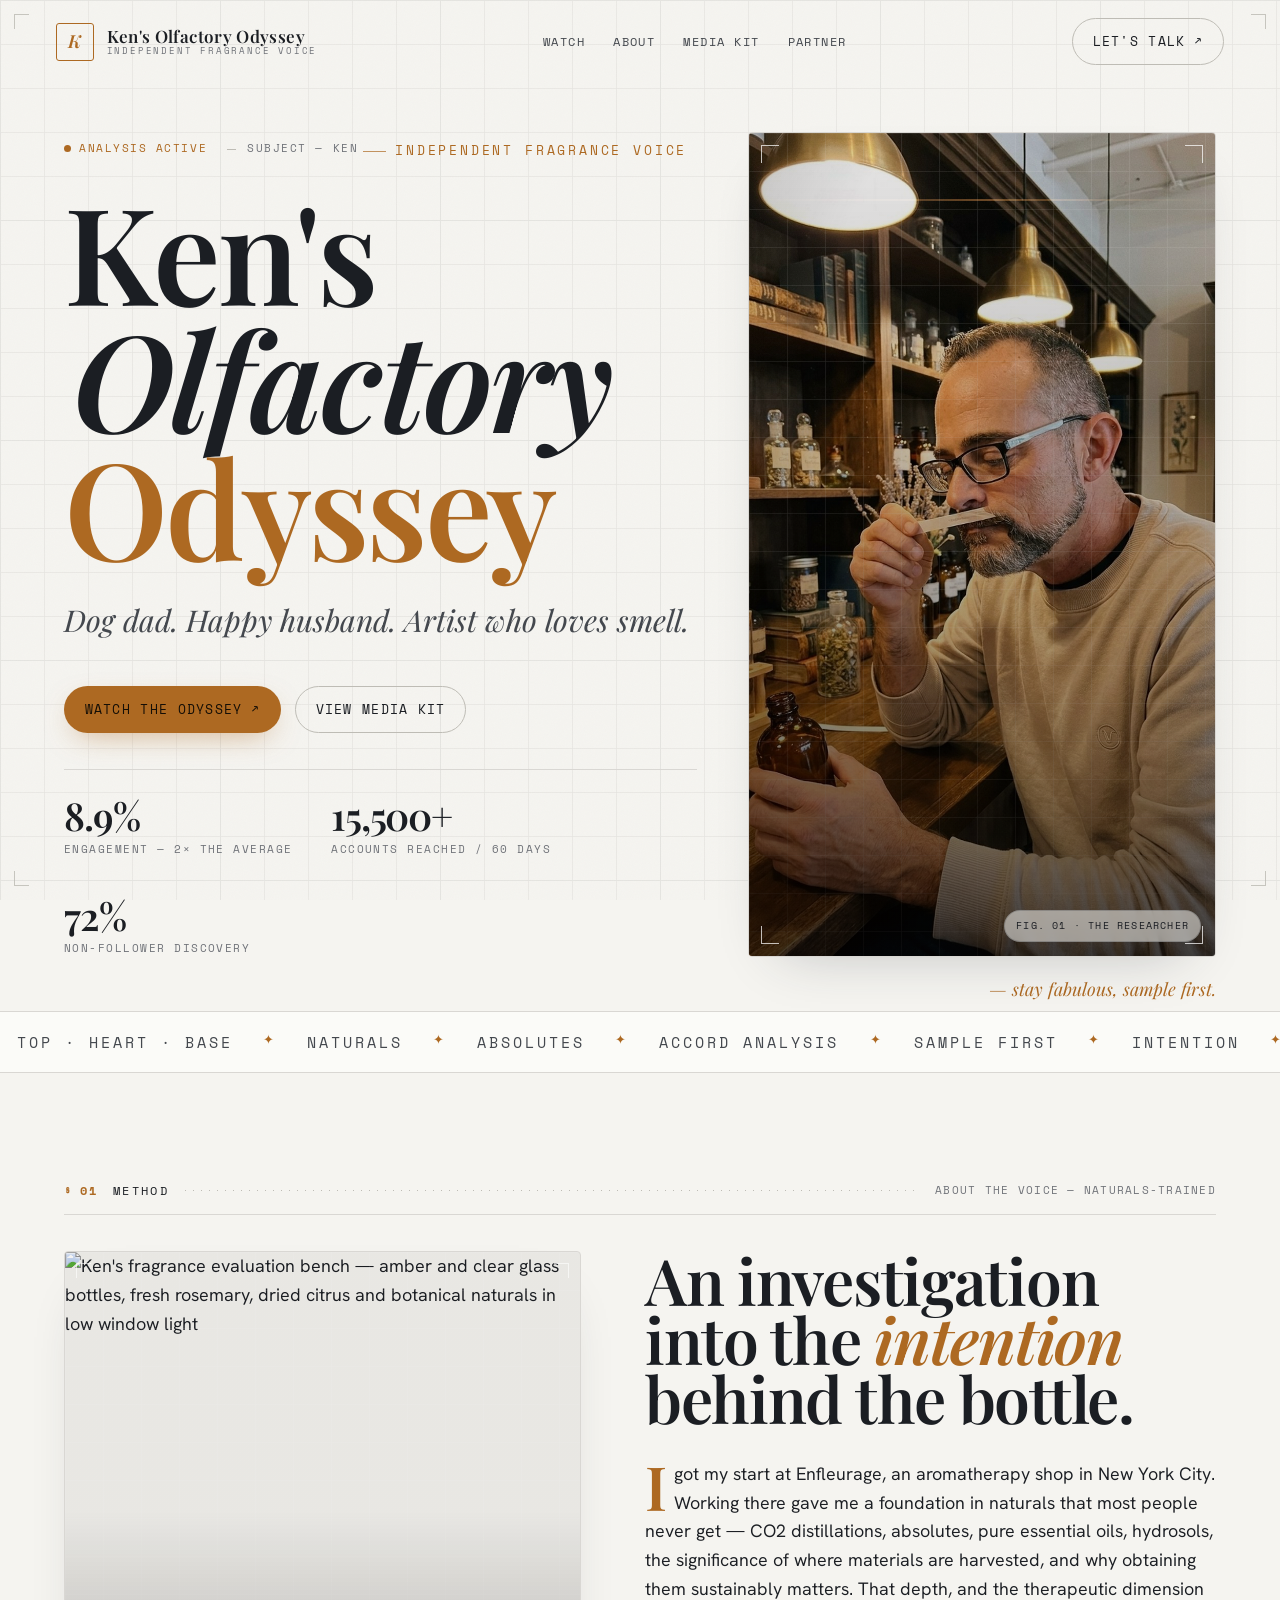
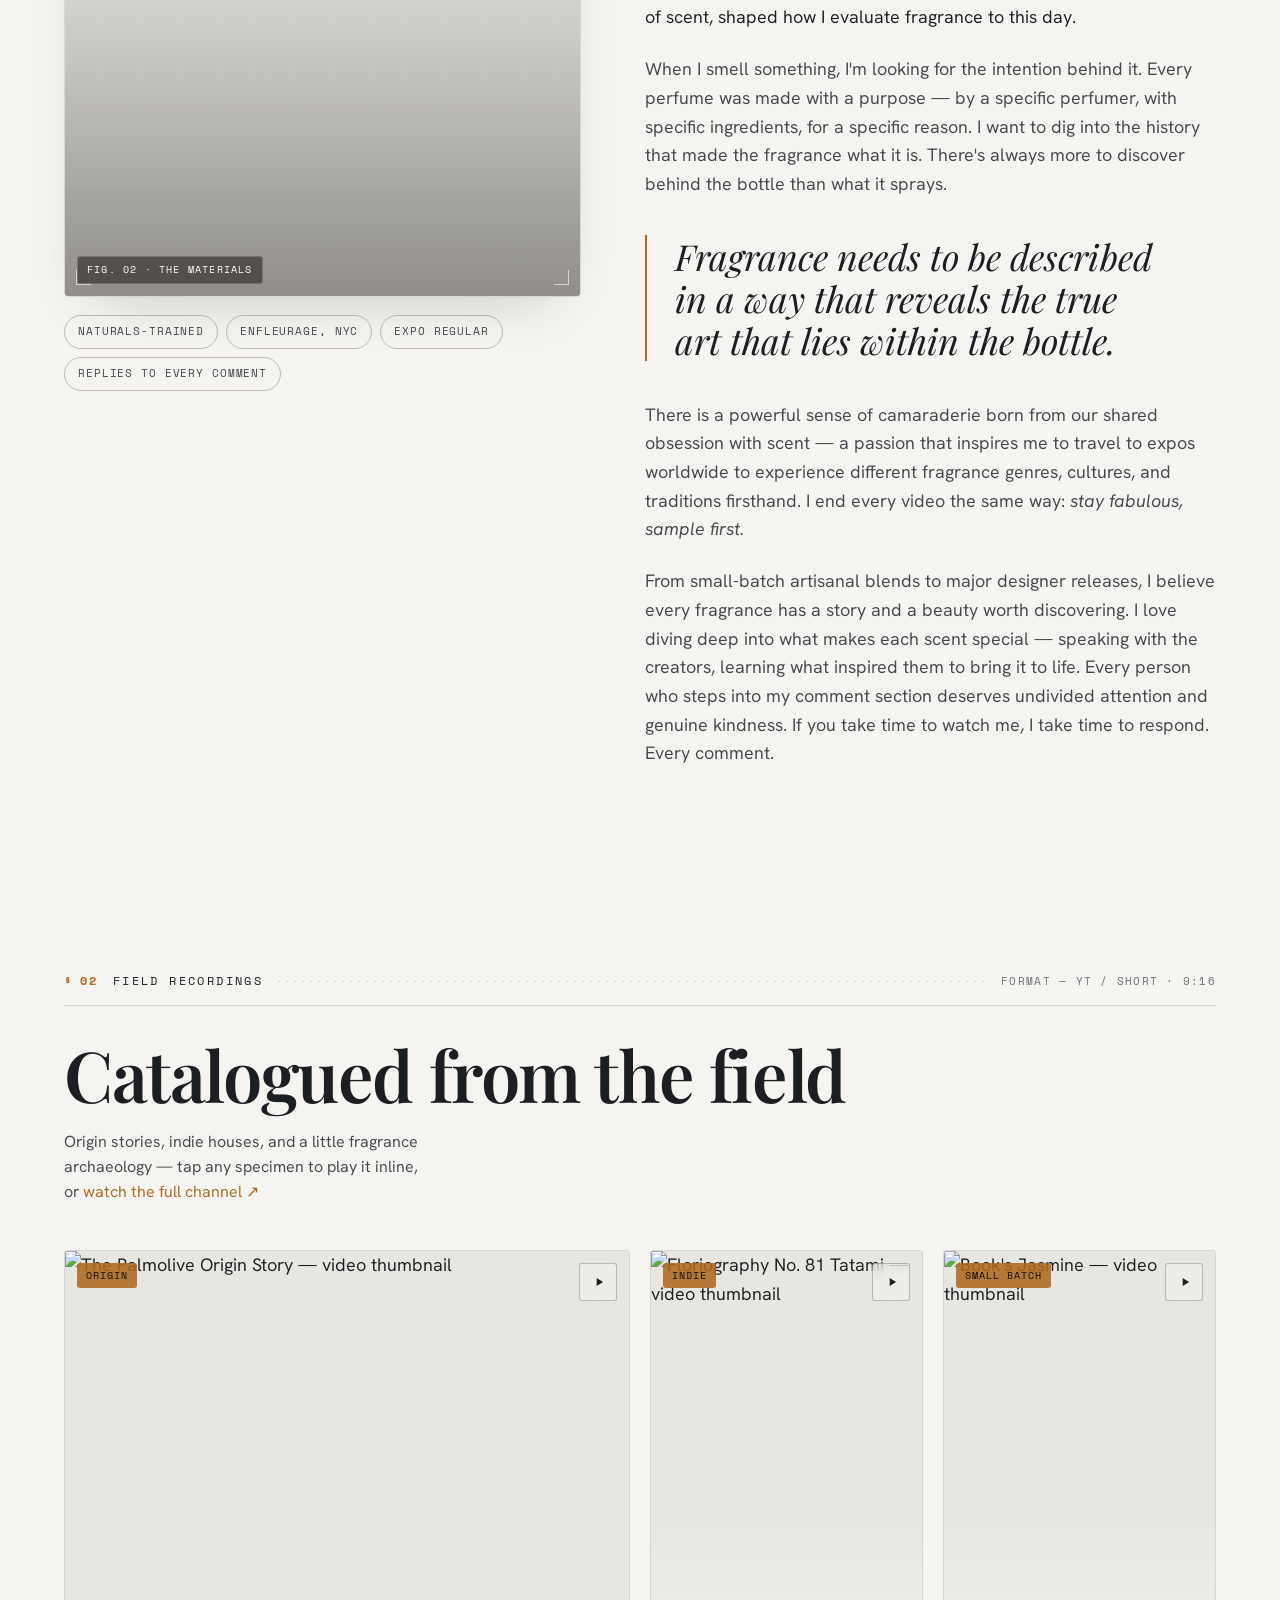
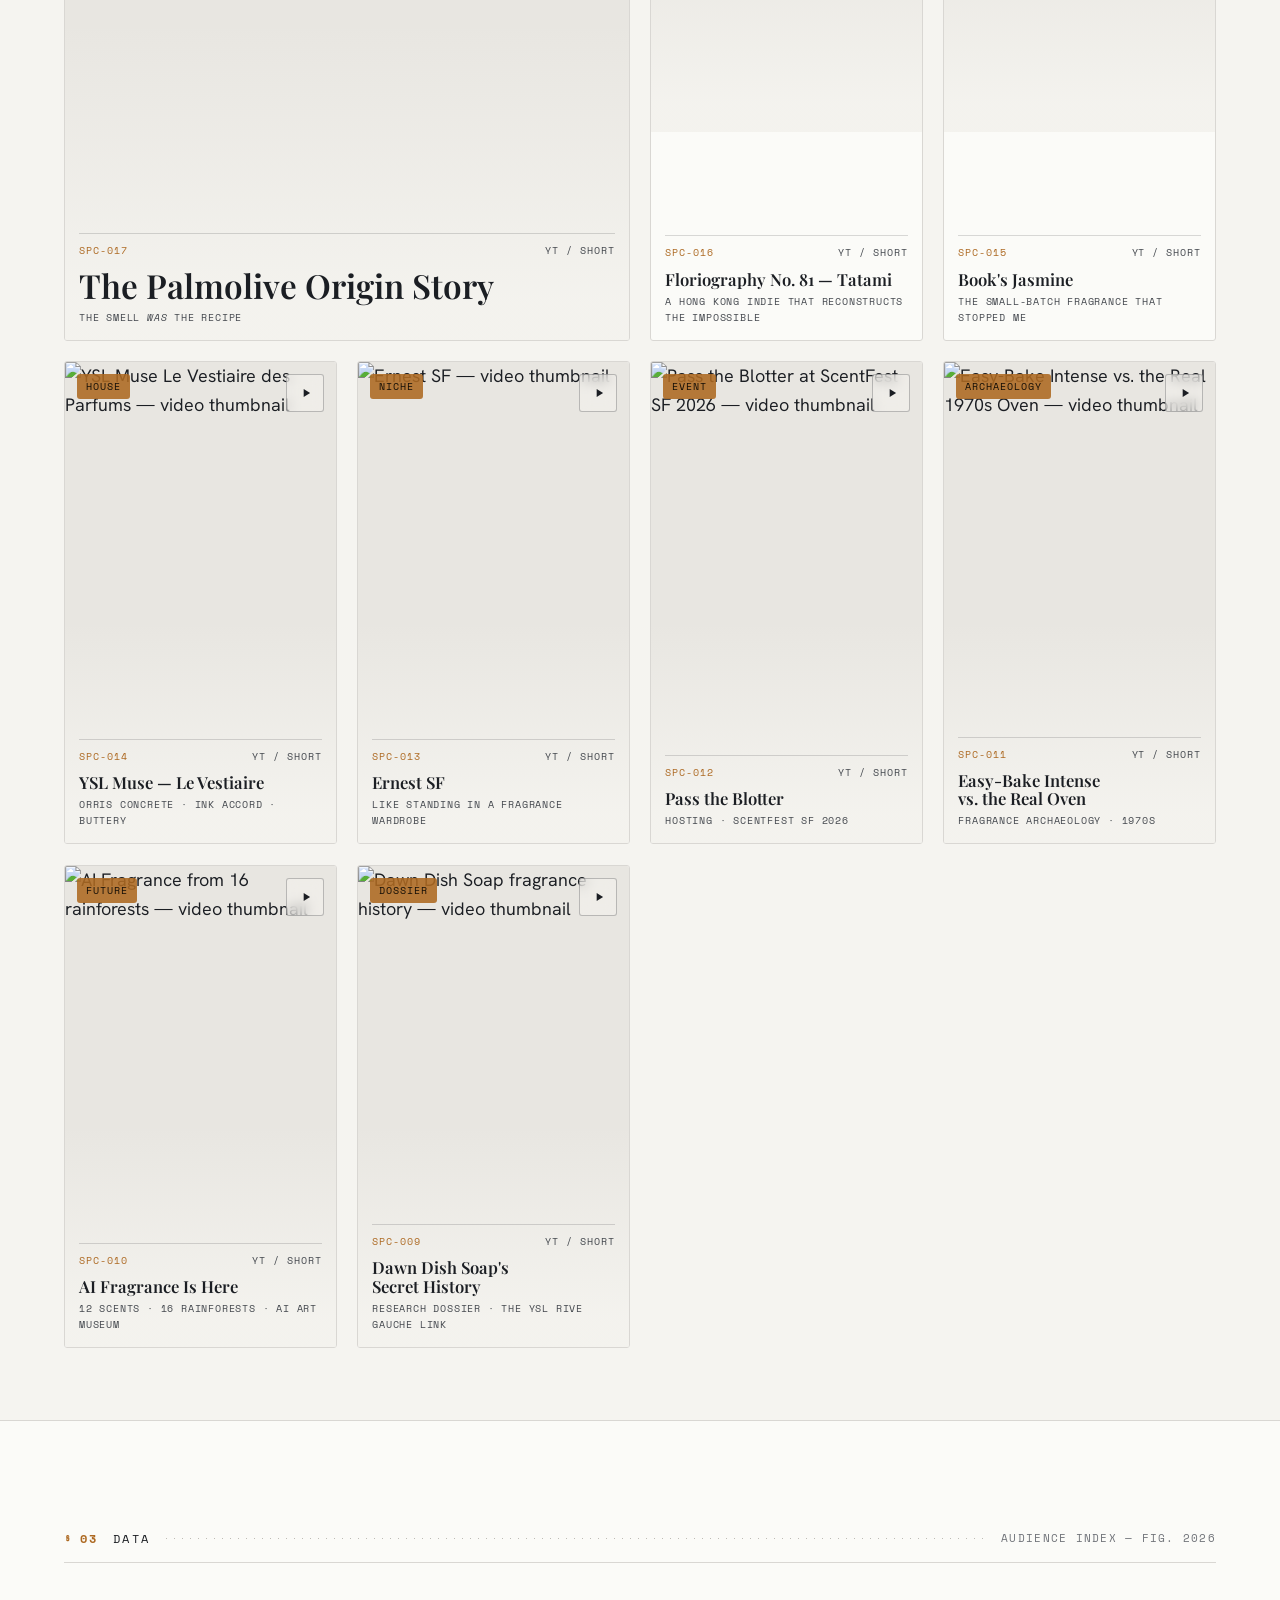
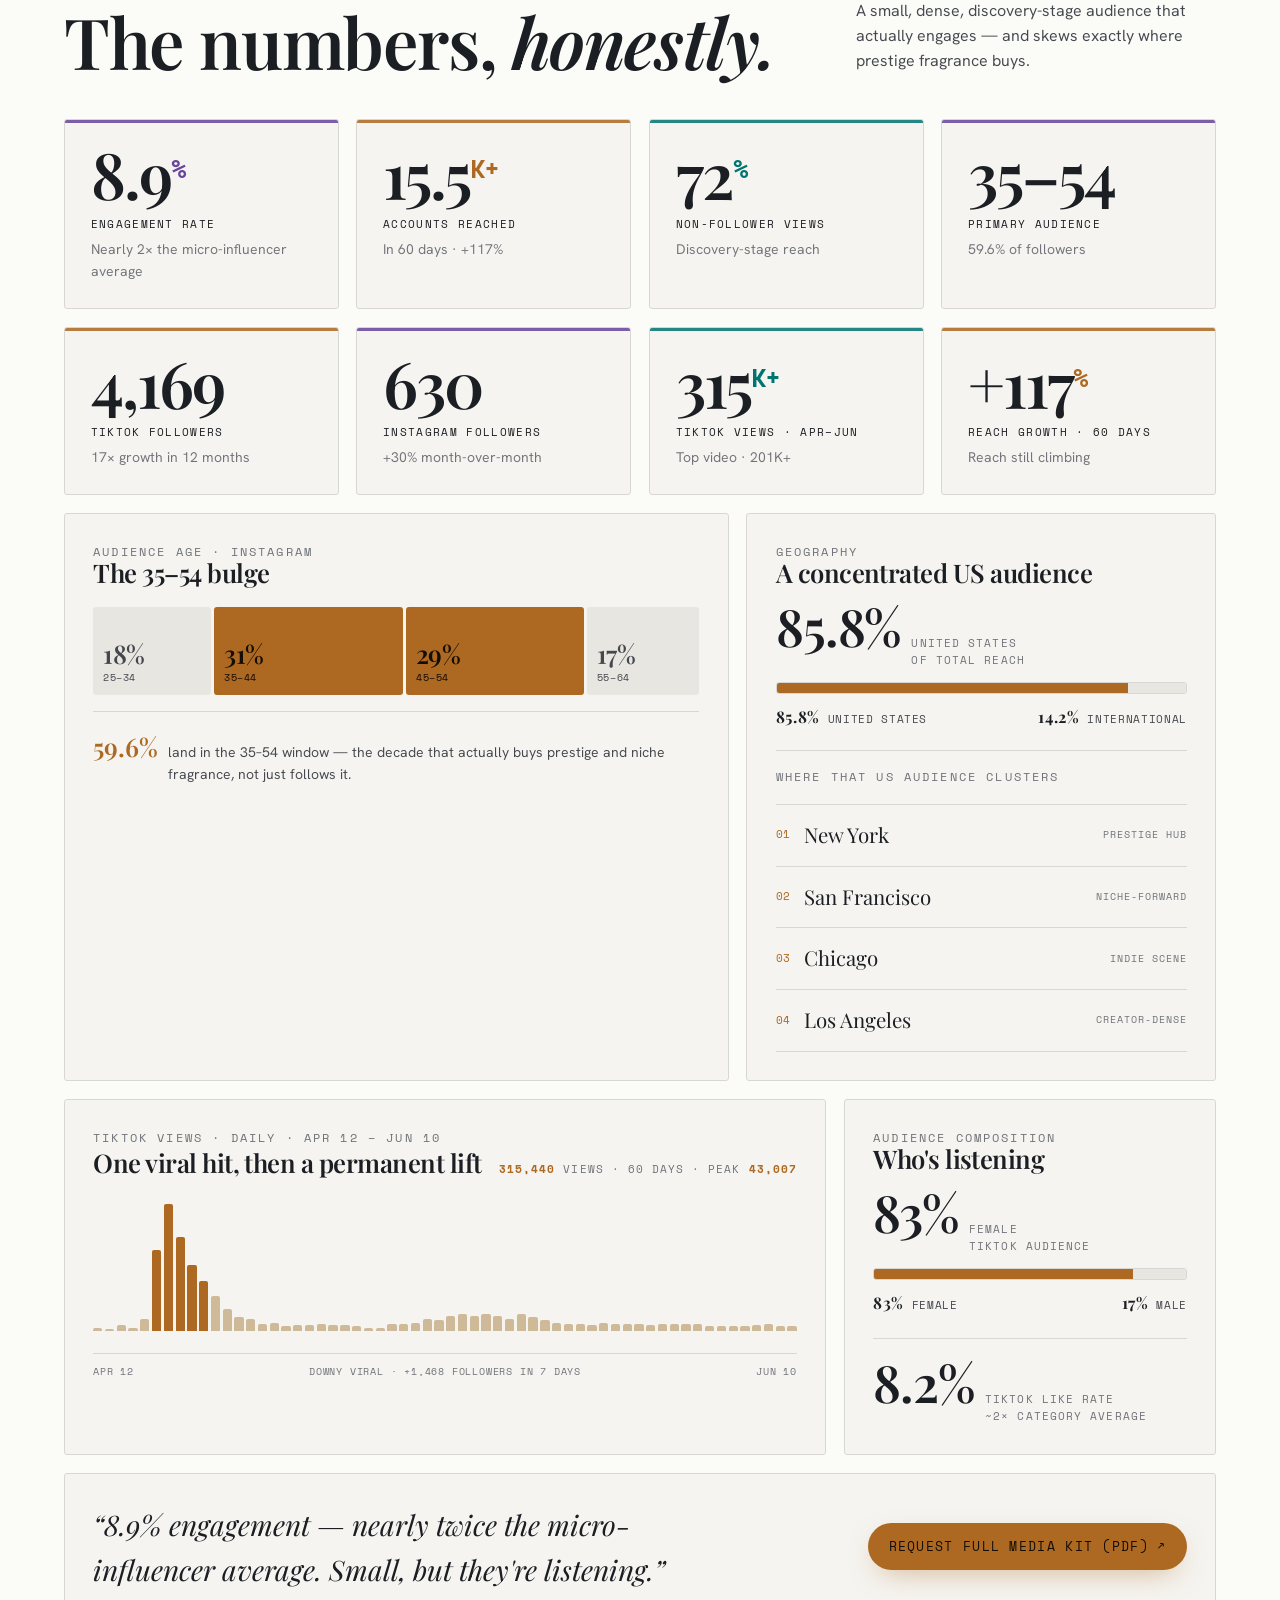
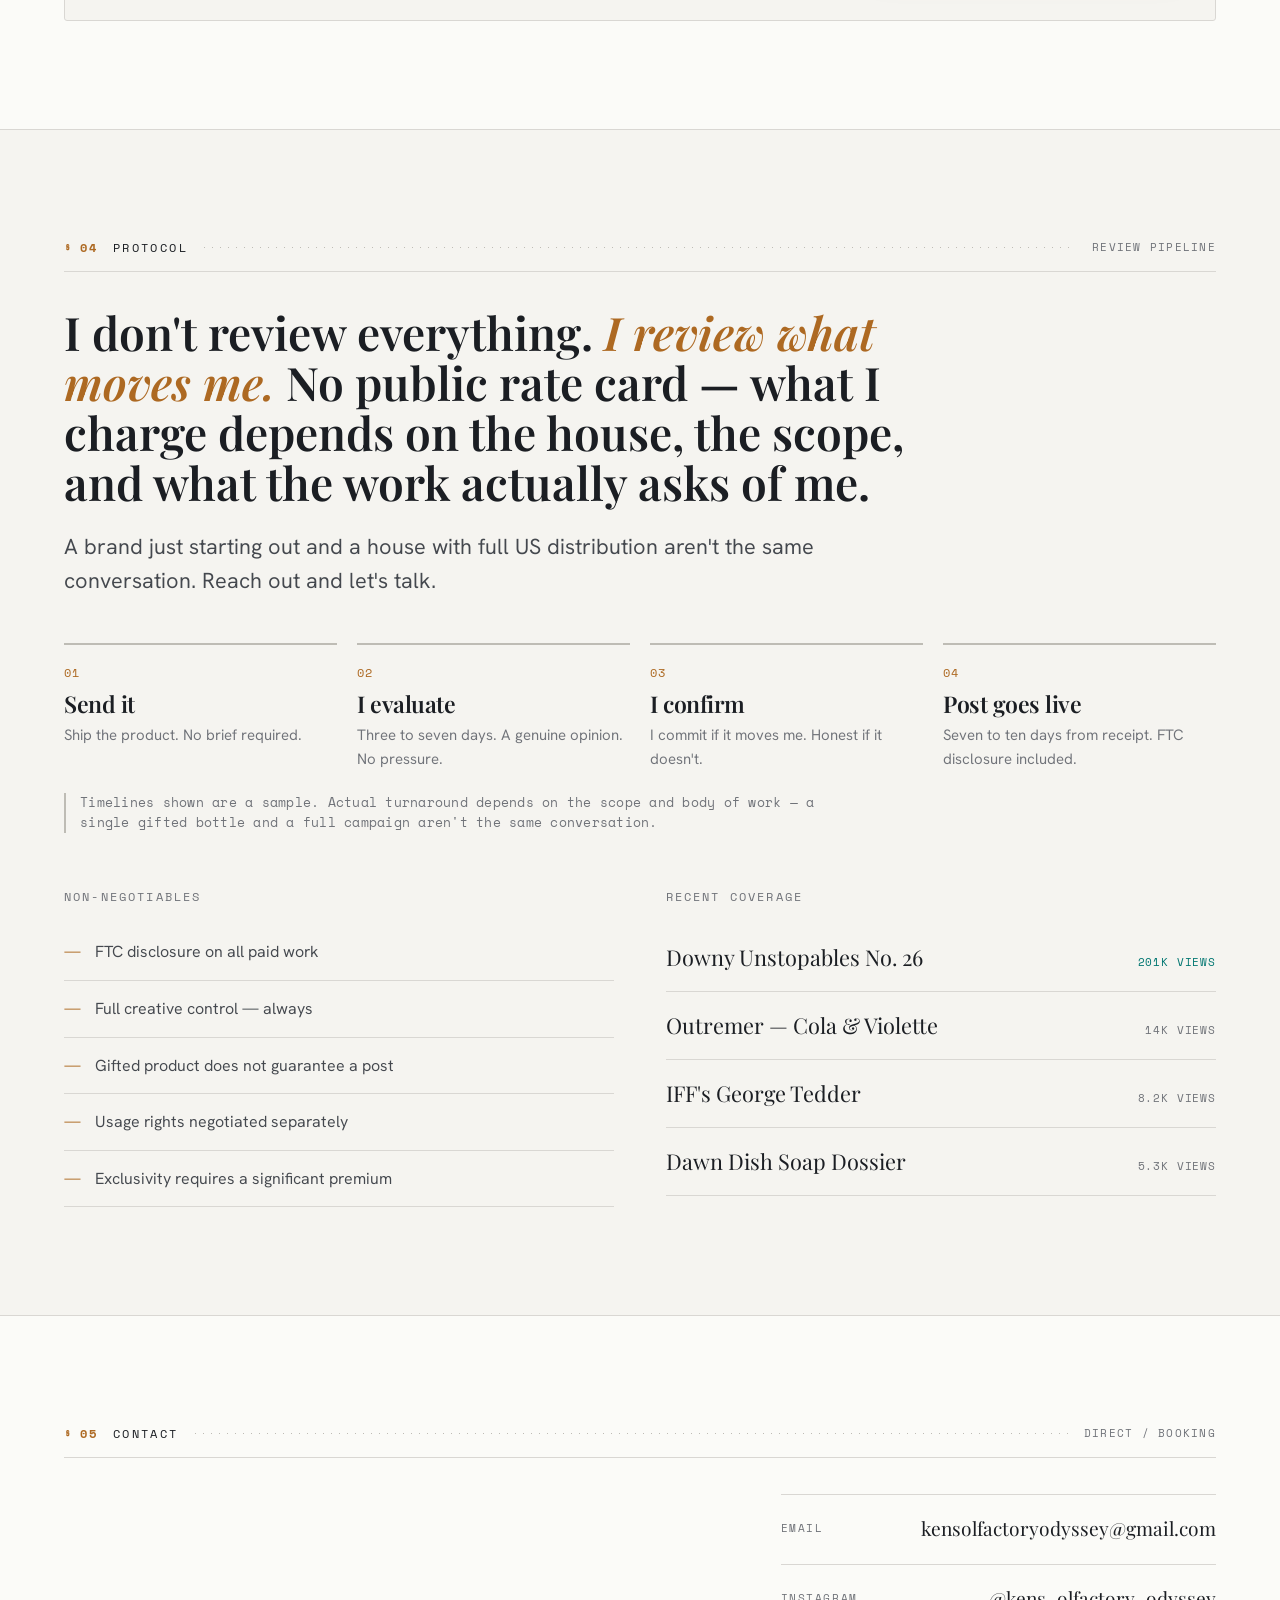
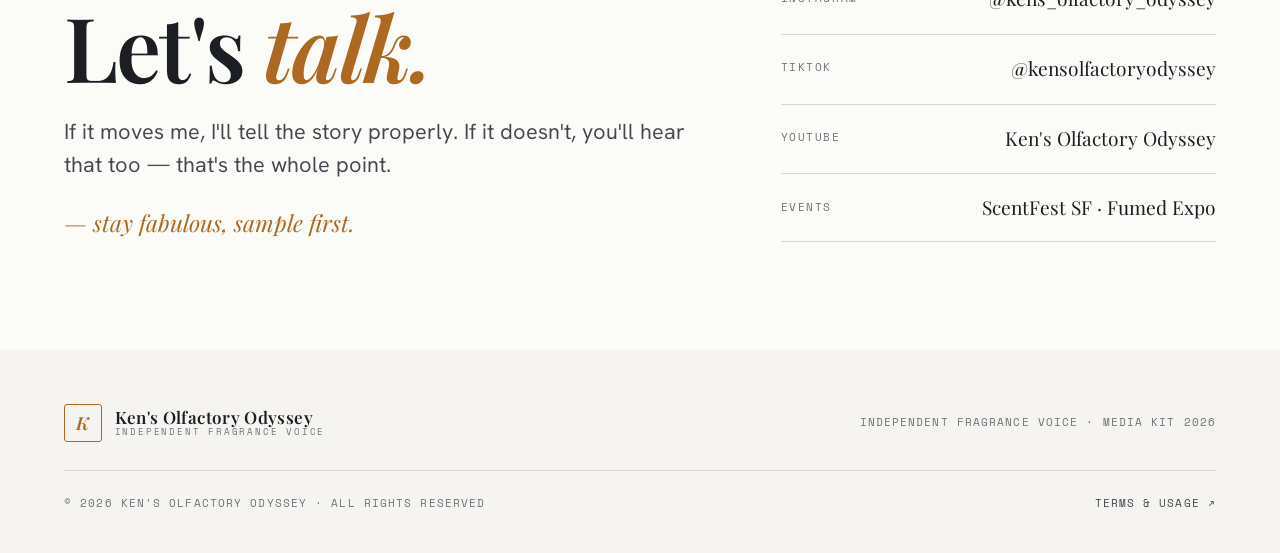
==== commit 6887ab24: "Update About section with Ken's own voice: Enfleurage depth, revised intention line, new blockquote," ====
--- a/index.html
+++ b/index.html
@@ -100,11 +100,11 @@
       <div class="about-copy reveal" data-d="1">
         <h2 class="display about-head">An investigation into the <span class="ital accent-text">intention</span> behind the bottle.</h2>
         <div class="about-body">
-          <p class="drop">I got my start at Enfleurage, an aromatherapy shop in New York City. Working there gave me a foundation in naturals that most people never get — raw materials, absolutes, the building blocks of everything we smell. That education shaped how I evaluate fragrance to this day.</p>
-          <p>When I smell something, I'm looking for the intention behind it. Every perfume was made with a purpose — by a specific perfumer, with specific ingredients, for a specific reason. I want to dig into that. There's always more to discover behind the bottle than what it sprays.</p>
-          <blockquote class="pull">Fragrance needs to be described in a way that transports you — not just catalogued.</blockquote>
-          <p>I end every video the same way: <em>stay fabulous, sample first.</em> Before I go, I try to leave you with a visual — something that puts you somewhere. The fragrance community has real camaraderie around a shared obsession. I travel to expos for it — different genres, cultures, traditions.</p>
-          <p>An independent, a niche, a mass-market fragrance — I investigate all of them with the same integrity. If you take time to watch me, I take time to respond to you. Every comment.</p>
+          <p class="drop">I got my start at Enfleurage, an aromatherapy shop in New York City. Working there gave me a foundation in naturals that most people never get — CO2 distillations, absolutes, pure essential oils, hydrosols, the significance of where materials are harvested, and why obtaining them sustainably matters. That depth, and the therapeutic dimension of scent, shaped how I evaluate fragrance to this day.</p>
+          <p>When I smell something, I'm looking for the intention behind it. Every perfume was made with a purpose — by a specific perfumer, with specific ingredients, for a specific reason. I want to dig into the history that made the fragrance what it is. There's always more to discover behind the bottle than what it sprays.</p>
+          <blockquote class="pull">Fragrance needs to be described in a way that reveals the true art that lies within the bottle.</blockquote>
+          <p>There is a powerful sense of camaraderie born from our shared obsession with scent — a passion that inspires me to travel to expos worldwide to experience different fragrance genres, cultures, and traditions firsthand. I end every video the same way: <em>stay fabulous, sample first.</em></p>
+          <p>From small-batch artisanal blends to major designer releases, I believe every fragrance has a story and a beauty worth discovering. I love diving deep into what makes each scent special — speaking with the creators, learning what inspired them to bring it to life. Every person who steps into my comment section deserves undivided attention and genuine kindness. If you take time to watch me, I take time to respond. Every comment.</p>
         </div>
       </div>
     </div>
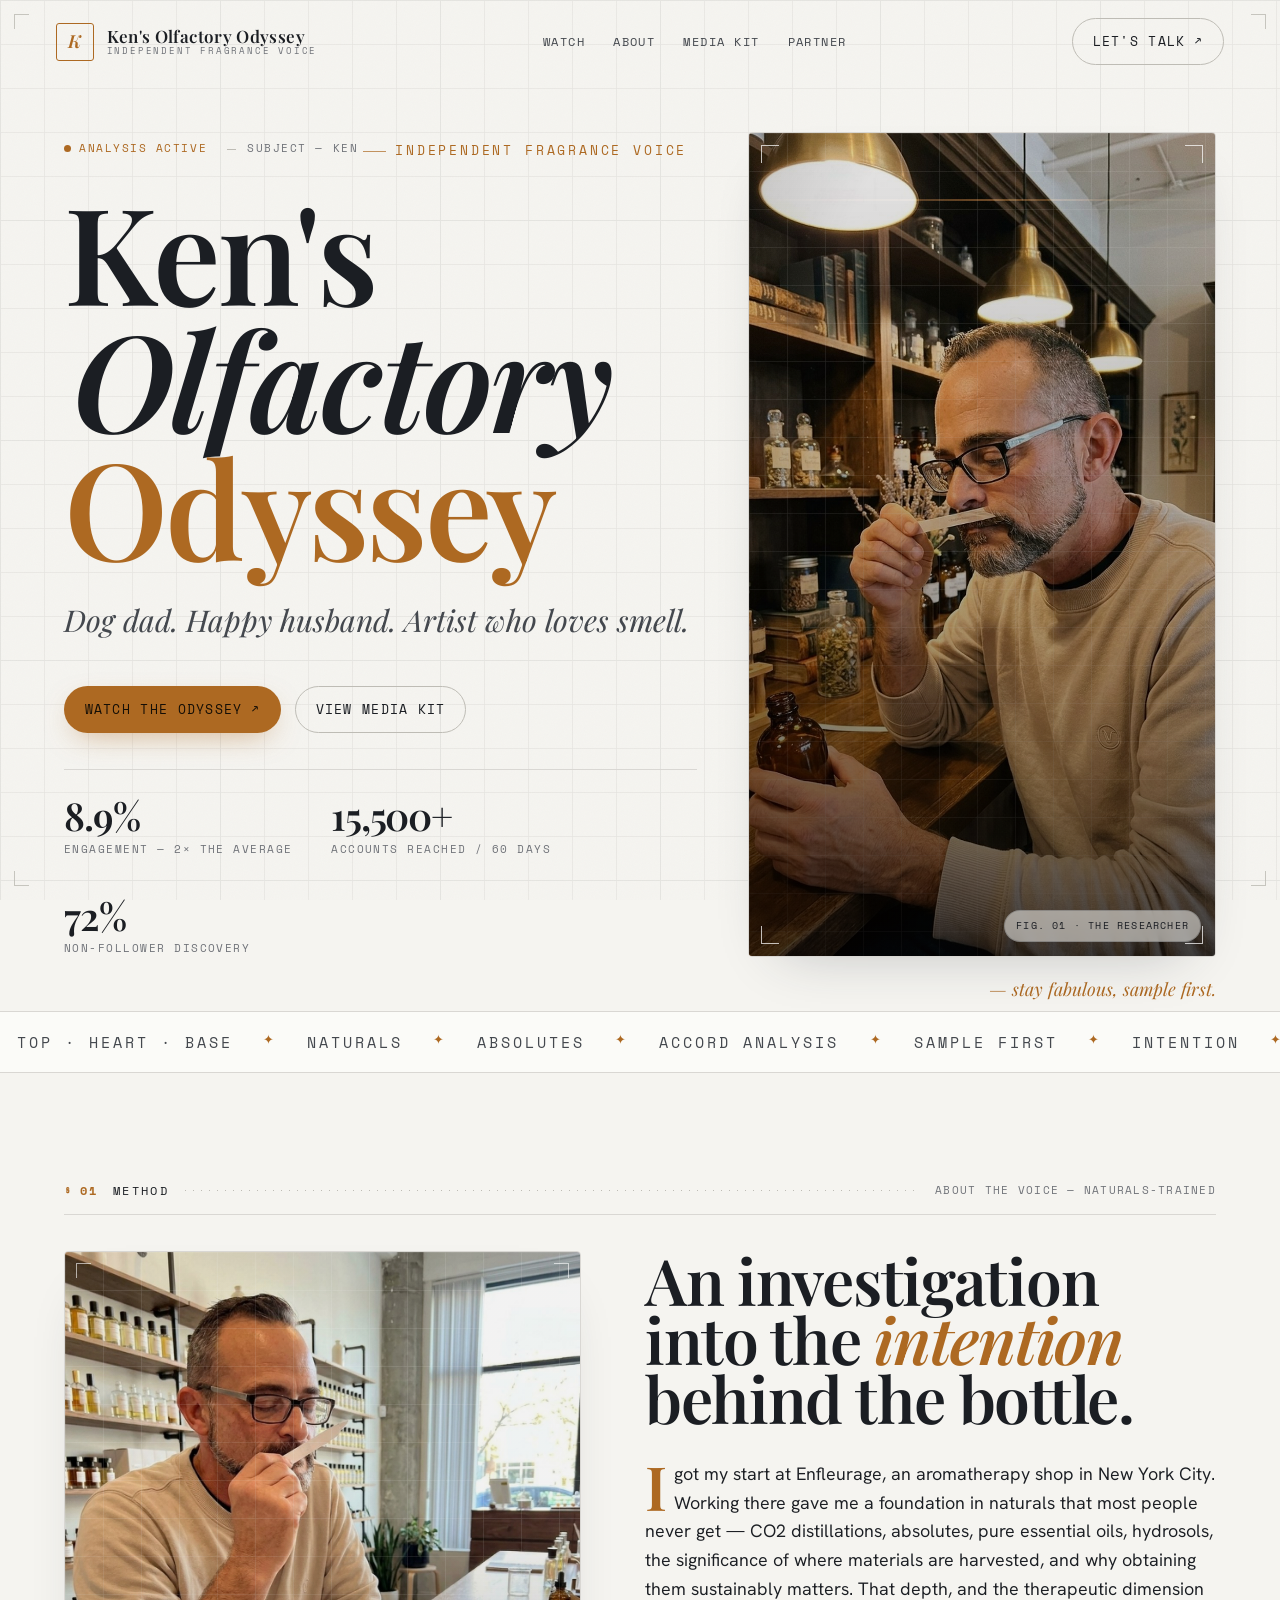
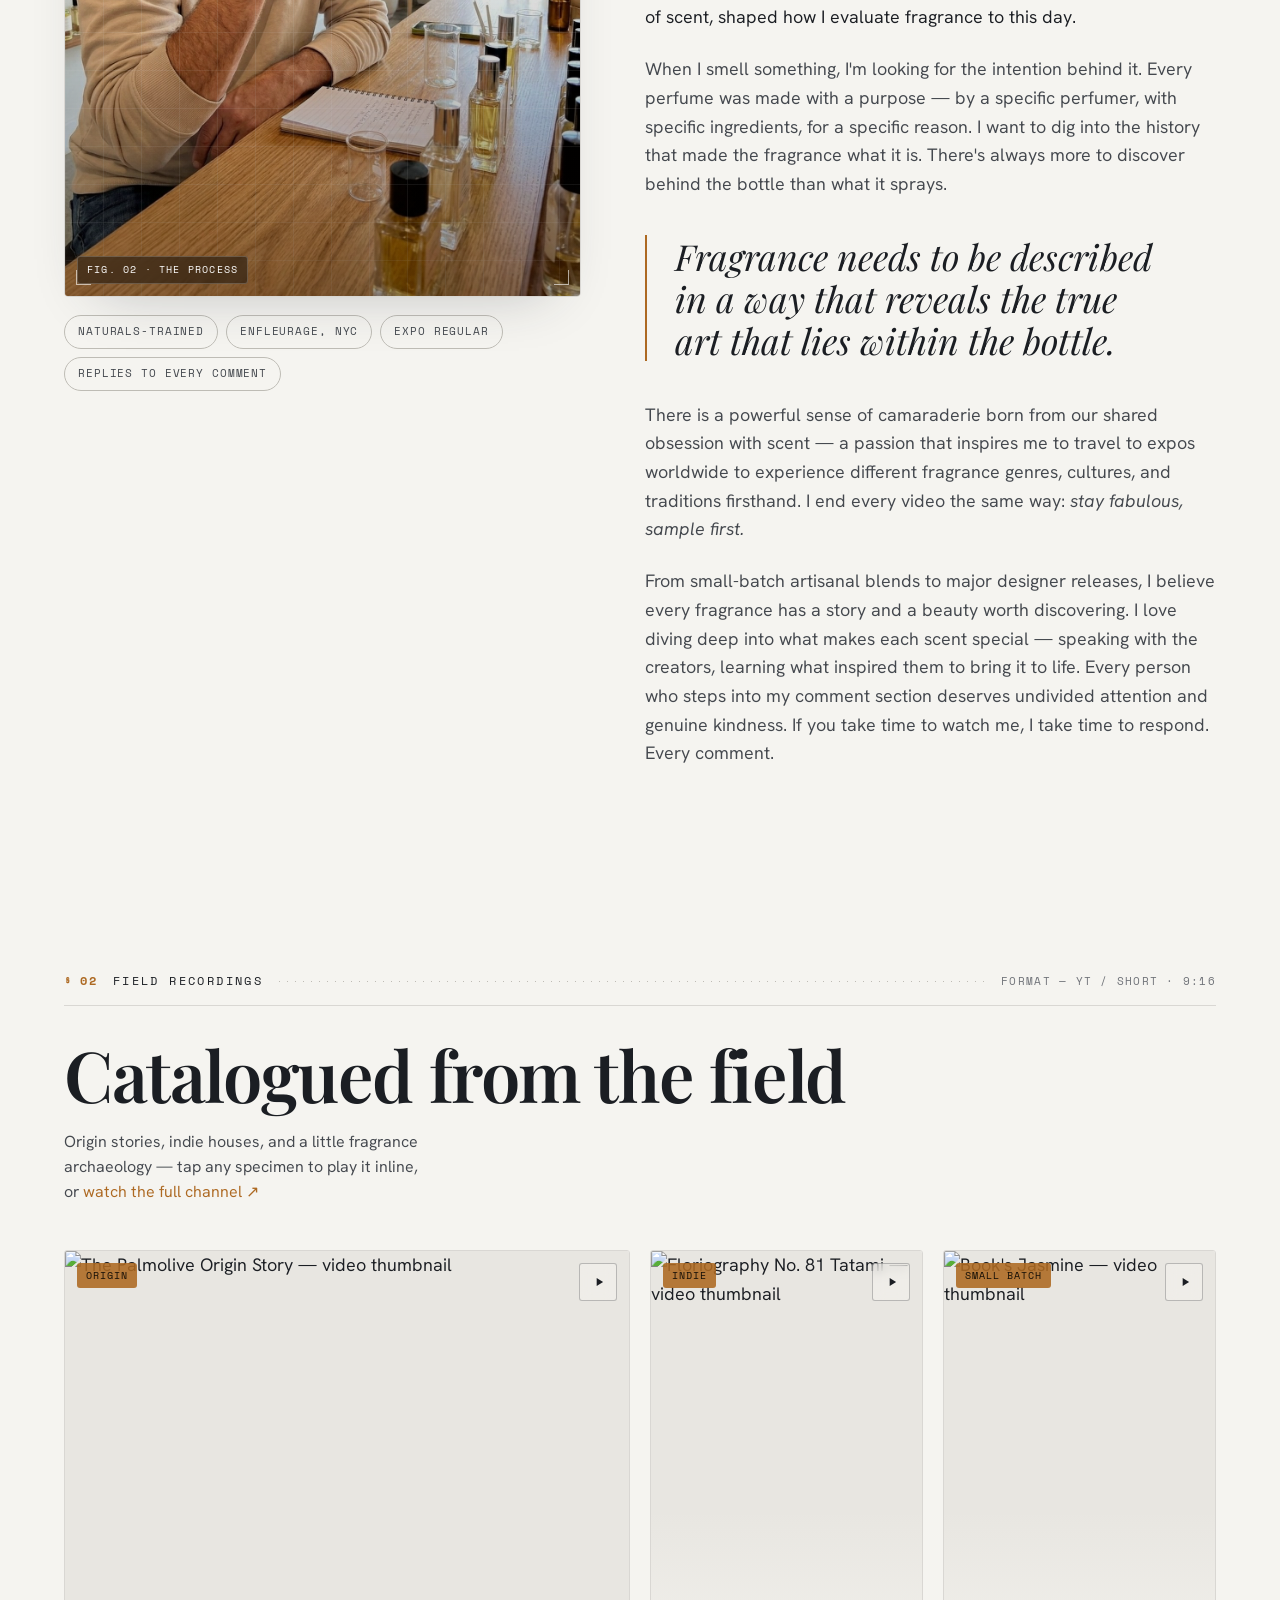
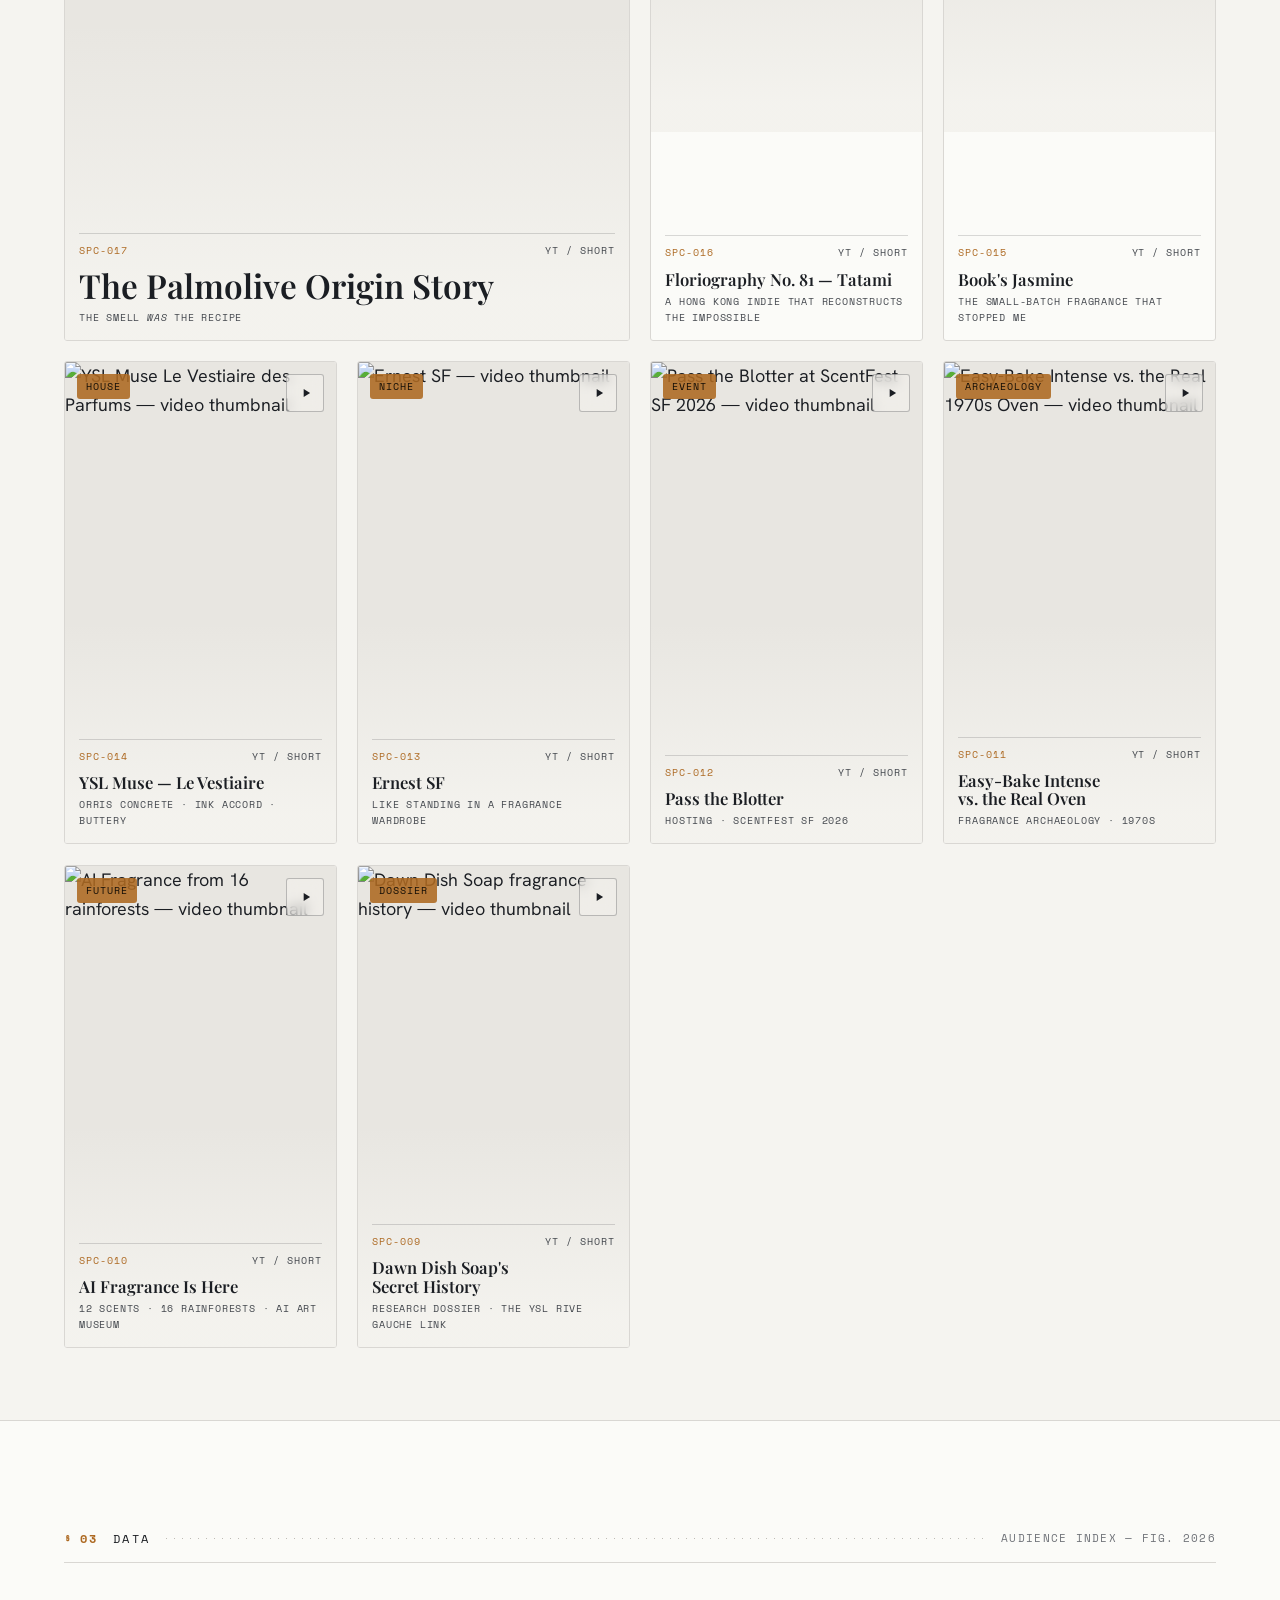
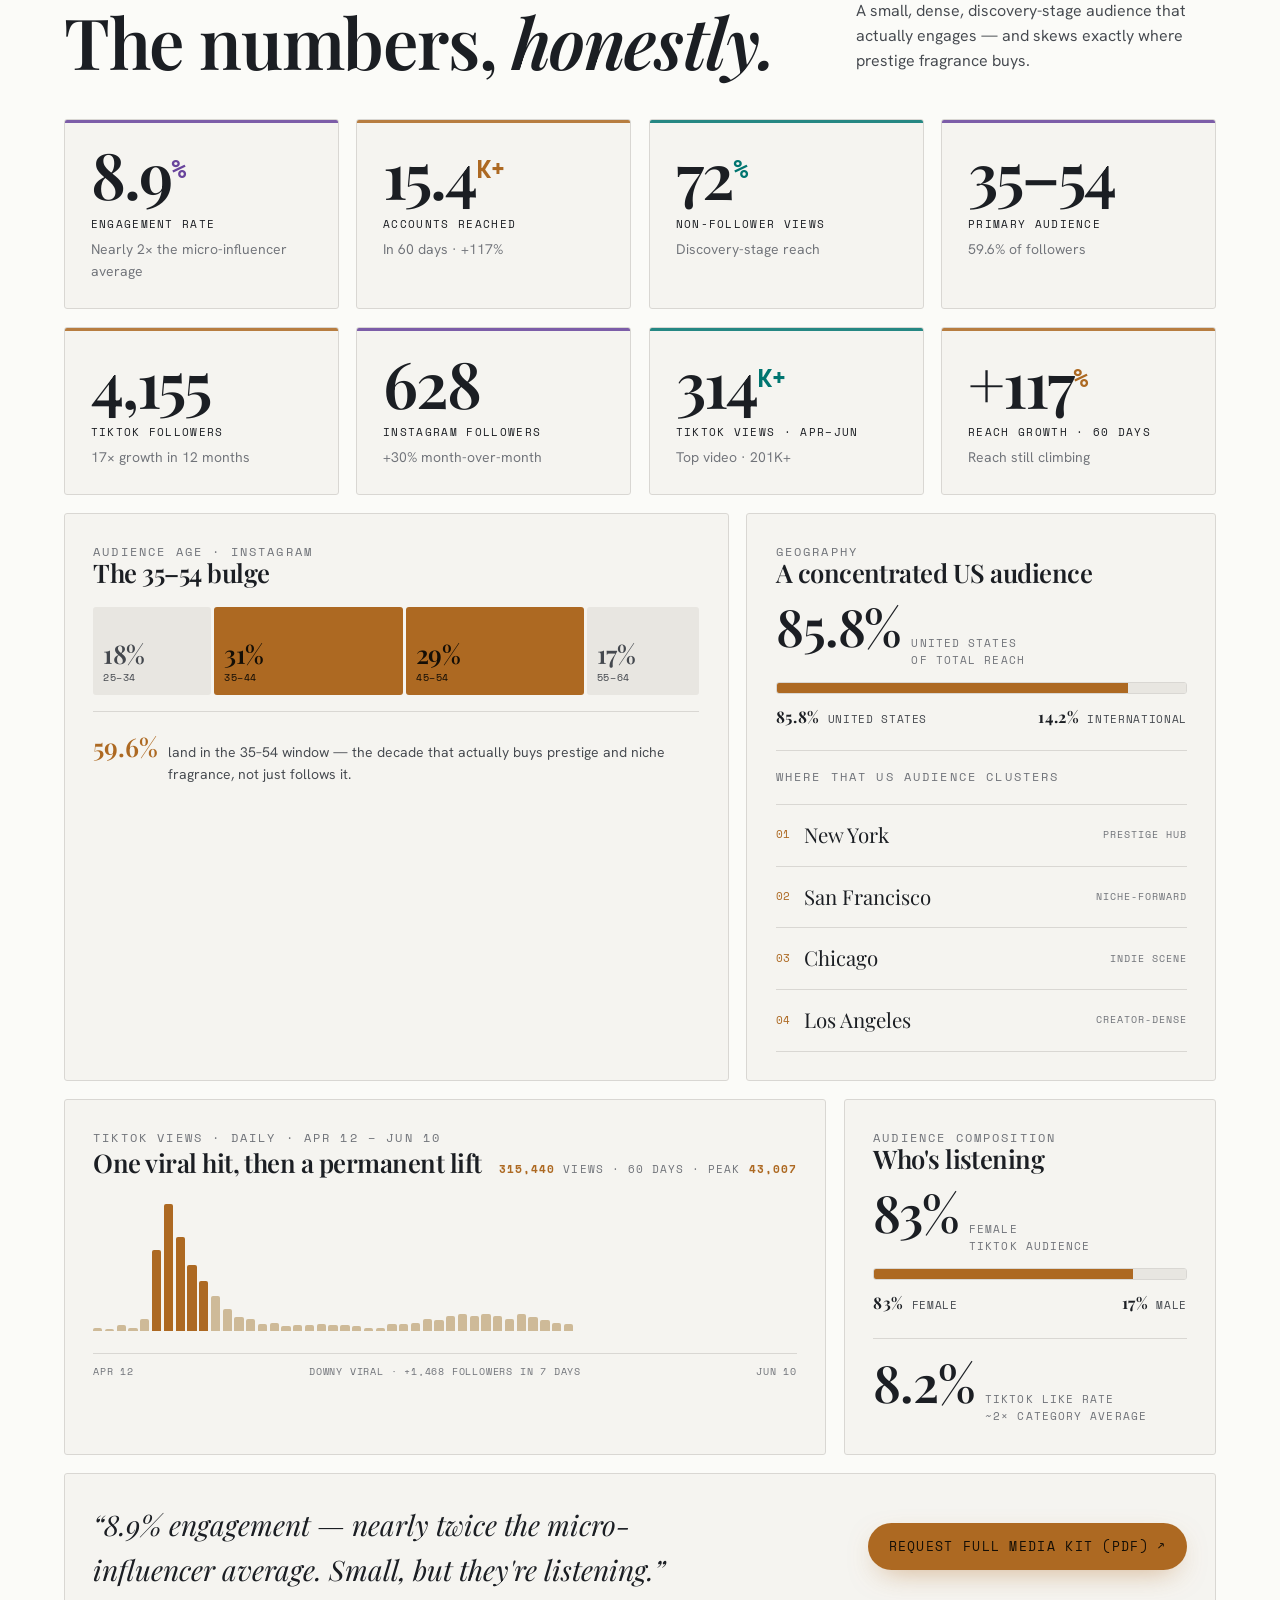
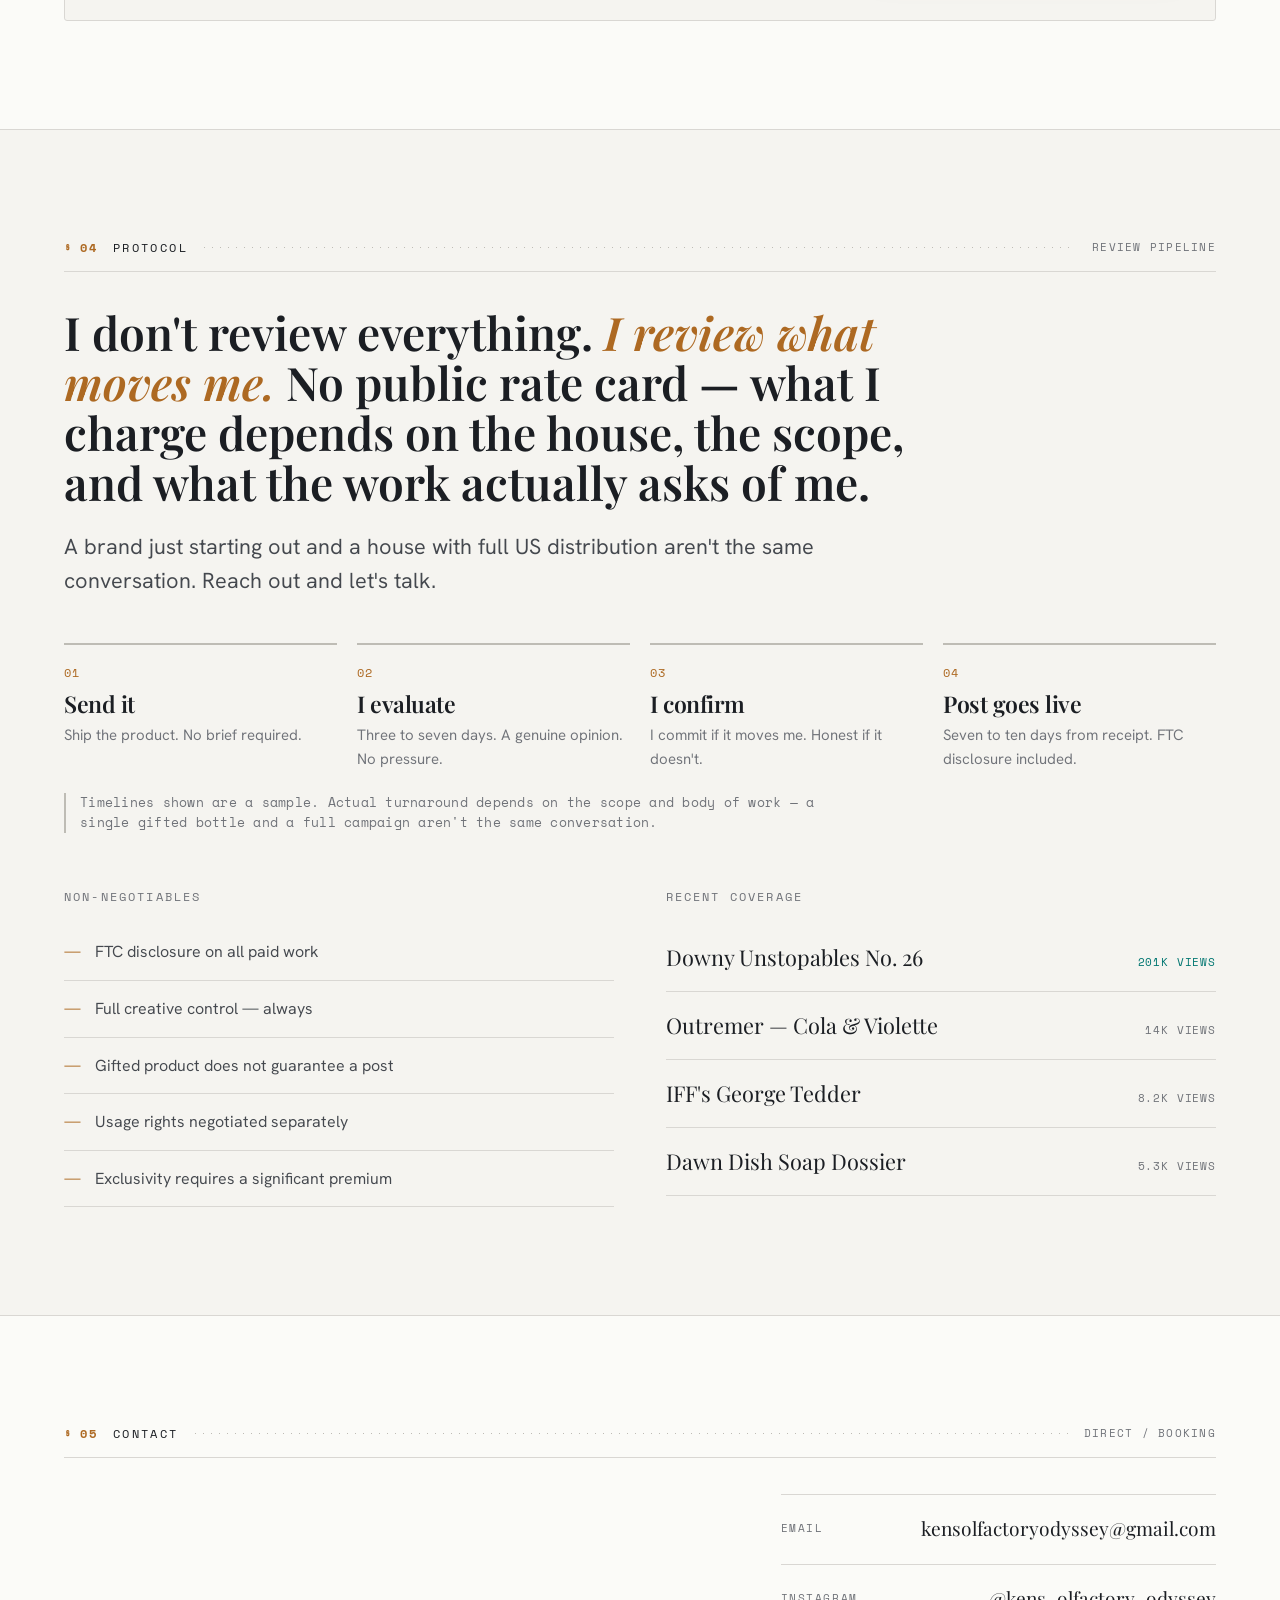
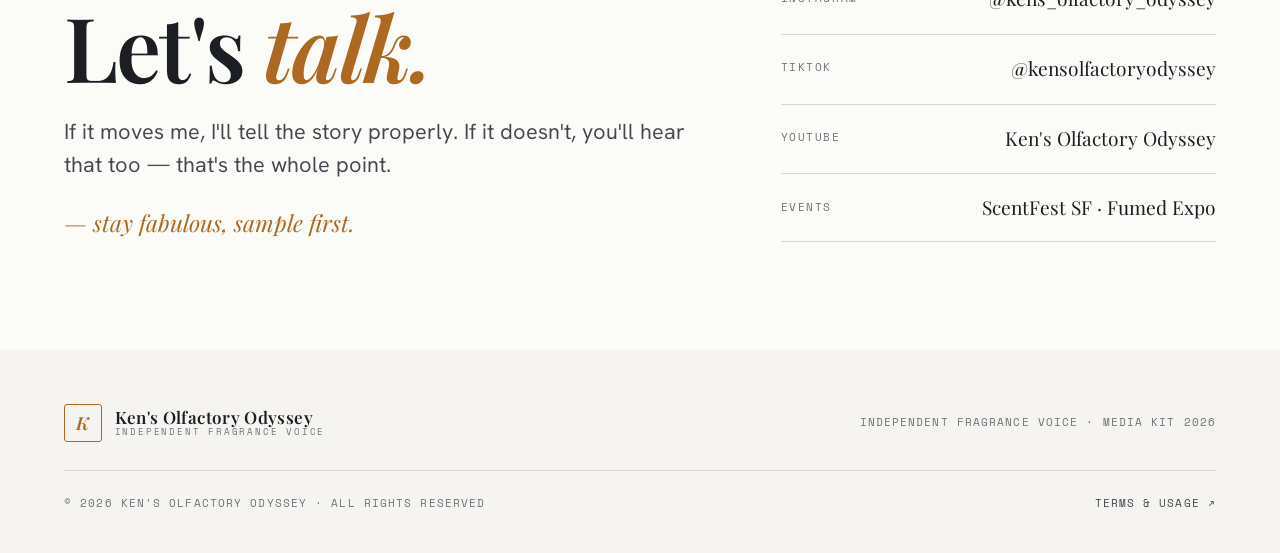
==== commit 230d31aa: "Replace about image with Ken evaluating at counter, retitle Fig. 02 to The Process" ====
--- a/index.html
+++ b/index.html
@@ -85,10 +85,10 @@
     <div class="wrap about-grid">
       <div class="about-media reveal">
         <div class="about-portrait">
-          <img src="assets/ken-stilllife.png" alt="Ken's fragrance evaluation bench — amber and clear glass bottles, fresh rosemary, dried citrus and botanical naturals in low window light" />
+          <img src="assets/ken-process.jpg" alt="Ken evaluating a fragrance — scent strip in hand, notebook open, bottles lined up on the counter" />
           <div class="ab-grade" aria-hidden="true"></div>
           <span class="ab-brackets" aria-hidden="true"><i></i><i></i><i></i><i></i></span>
-          <span class="about-fig">Fig. 02 · The Materials</span>
+          <span class="about-fig">Fig. 02 · The Process</span>
         </div>
         <div class="about-tags">
           <span class="chip">Naturals-trained</span>
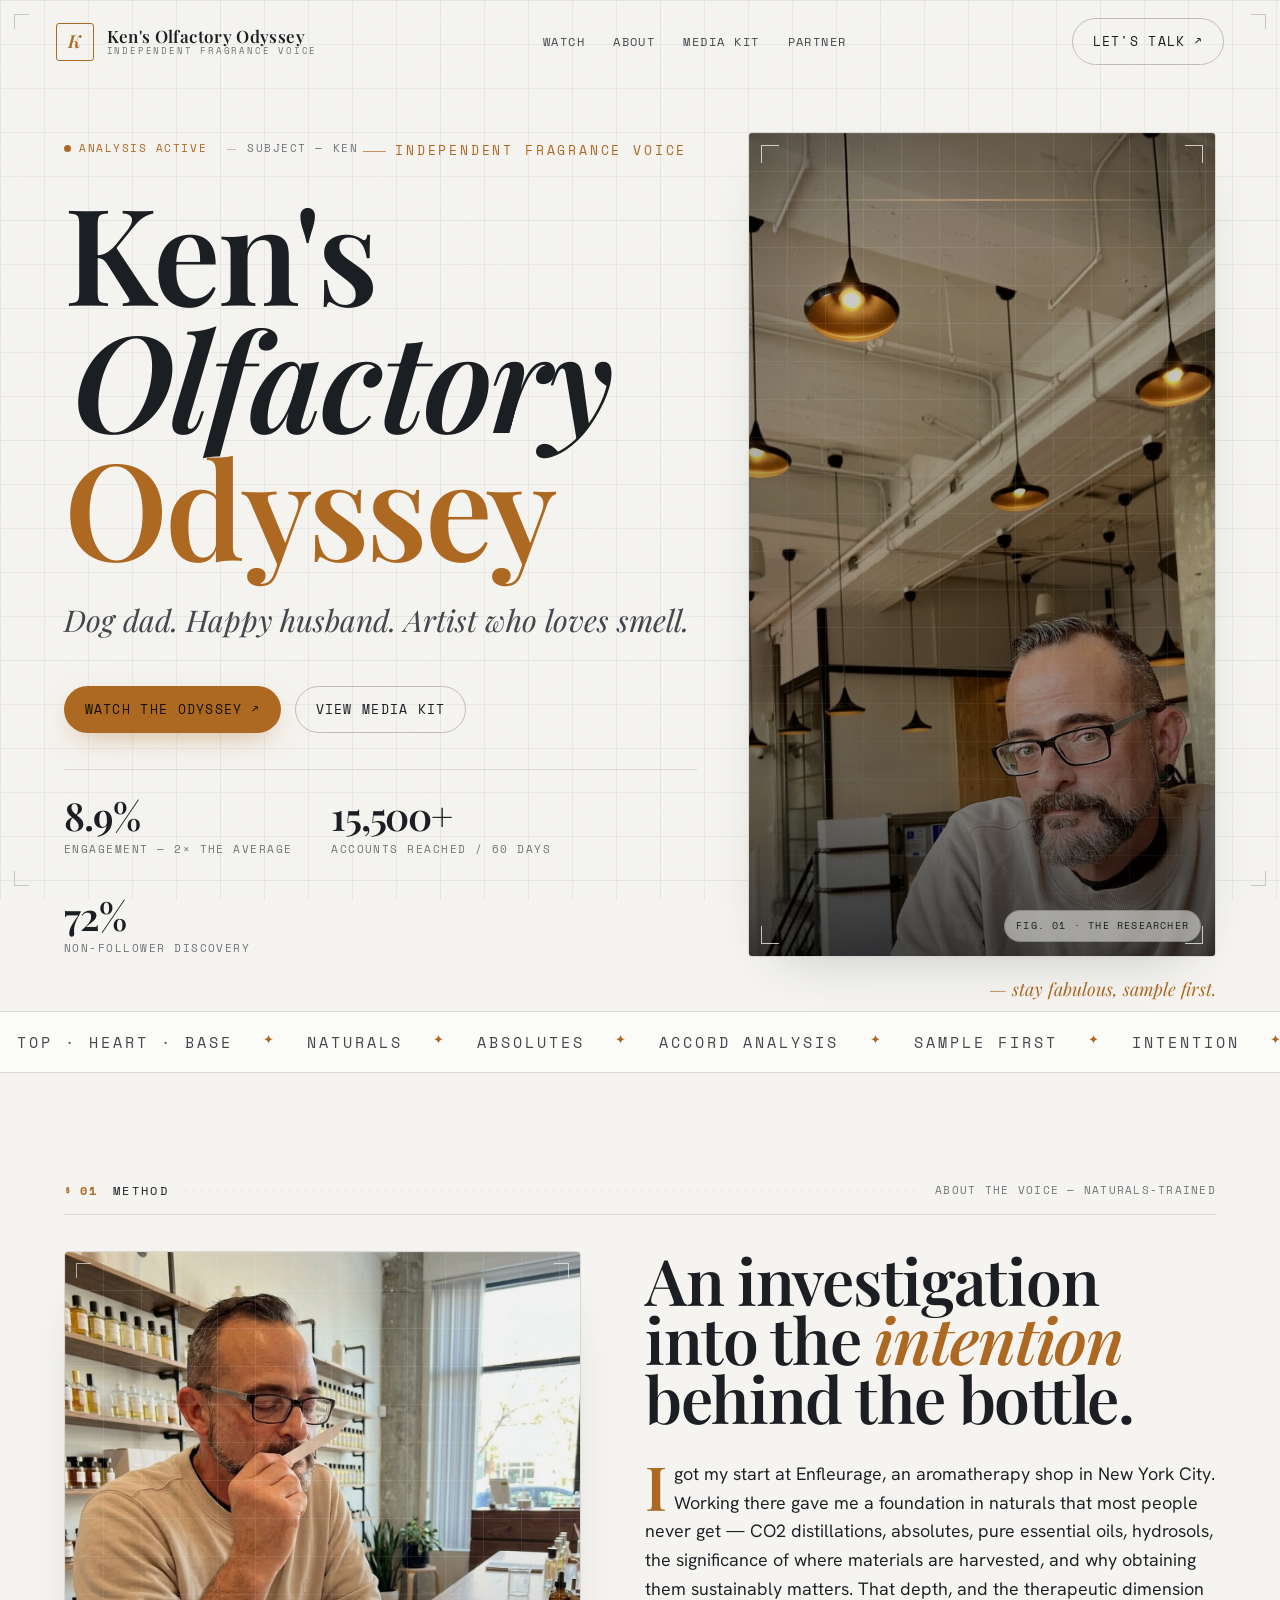
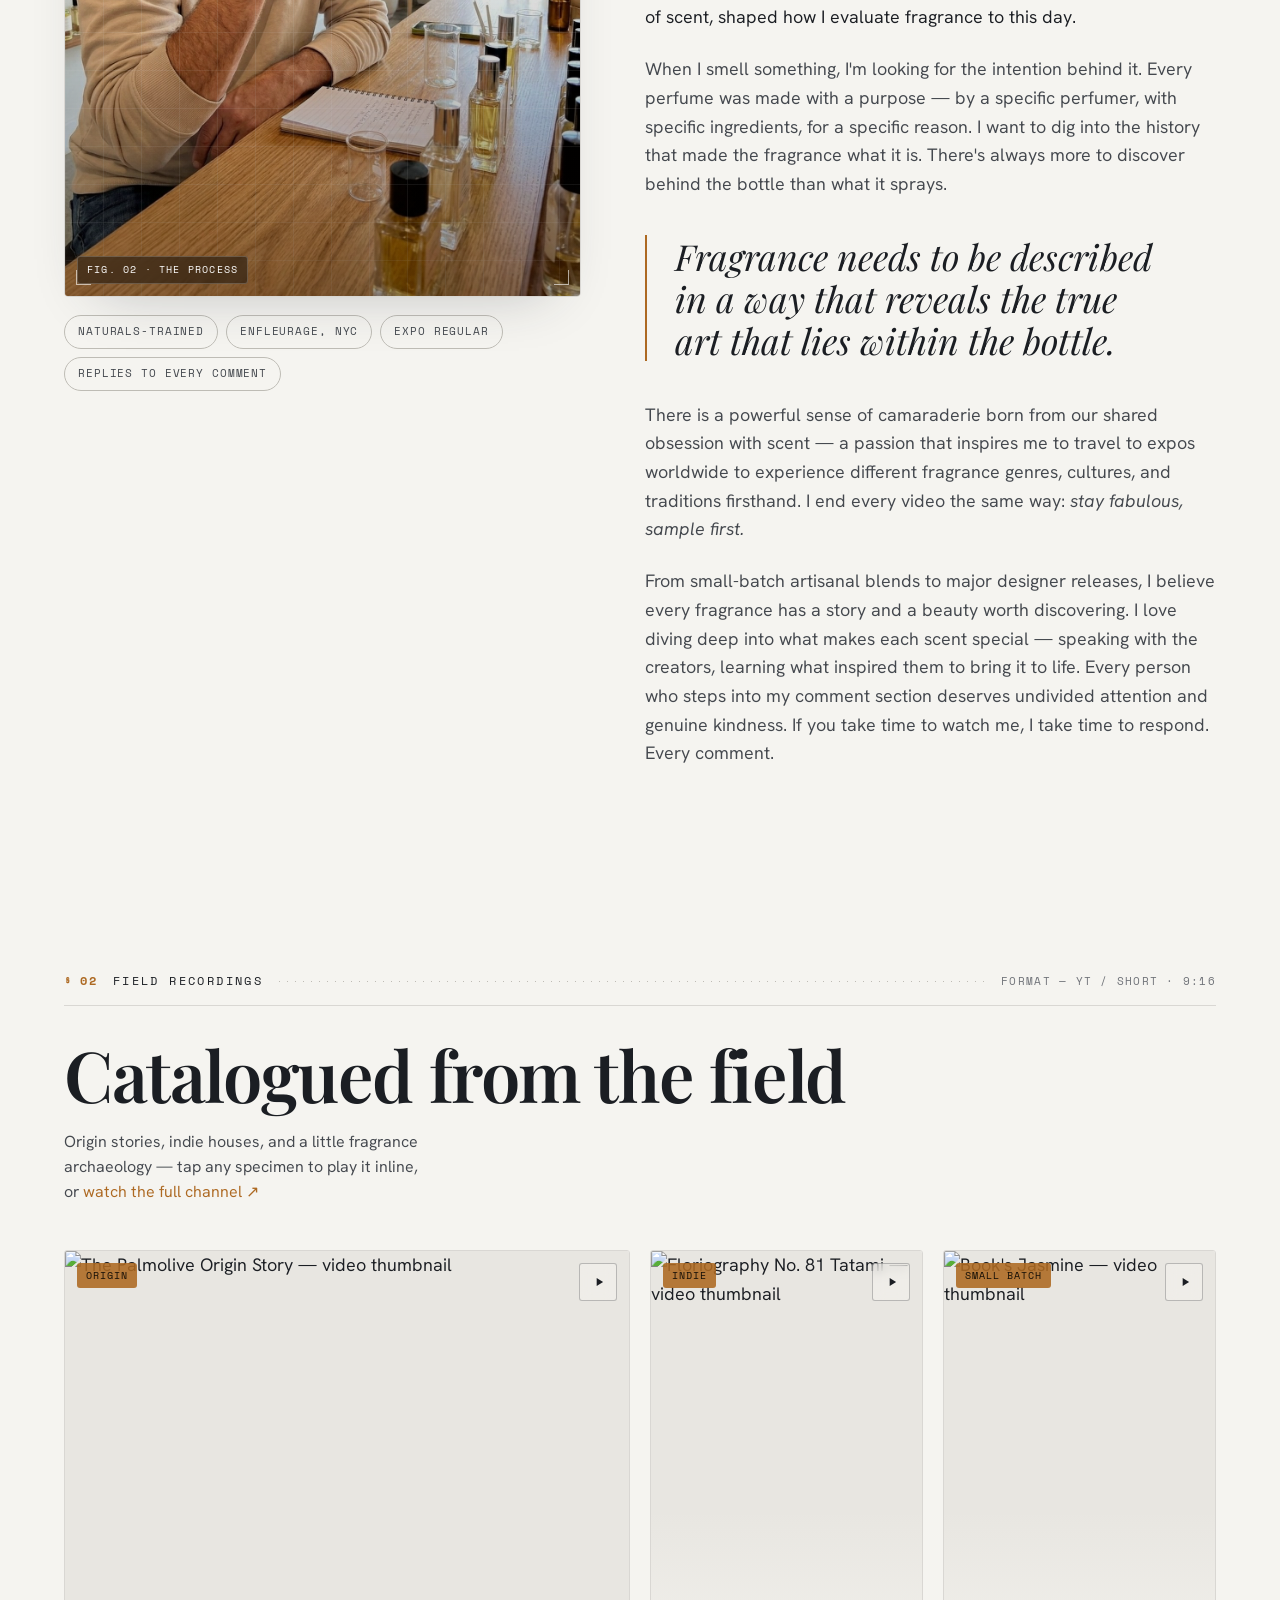
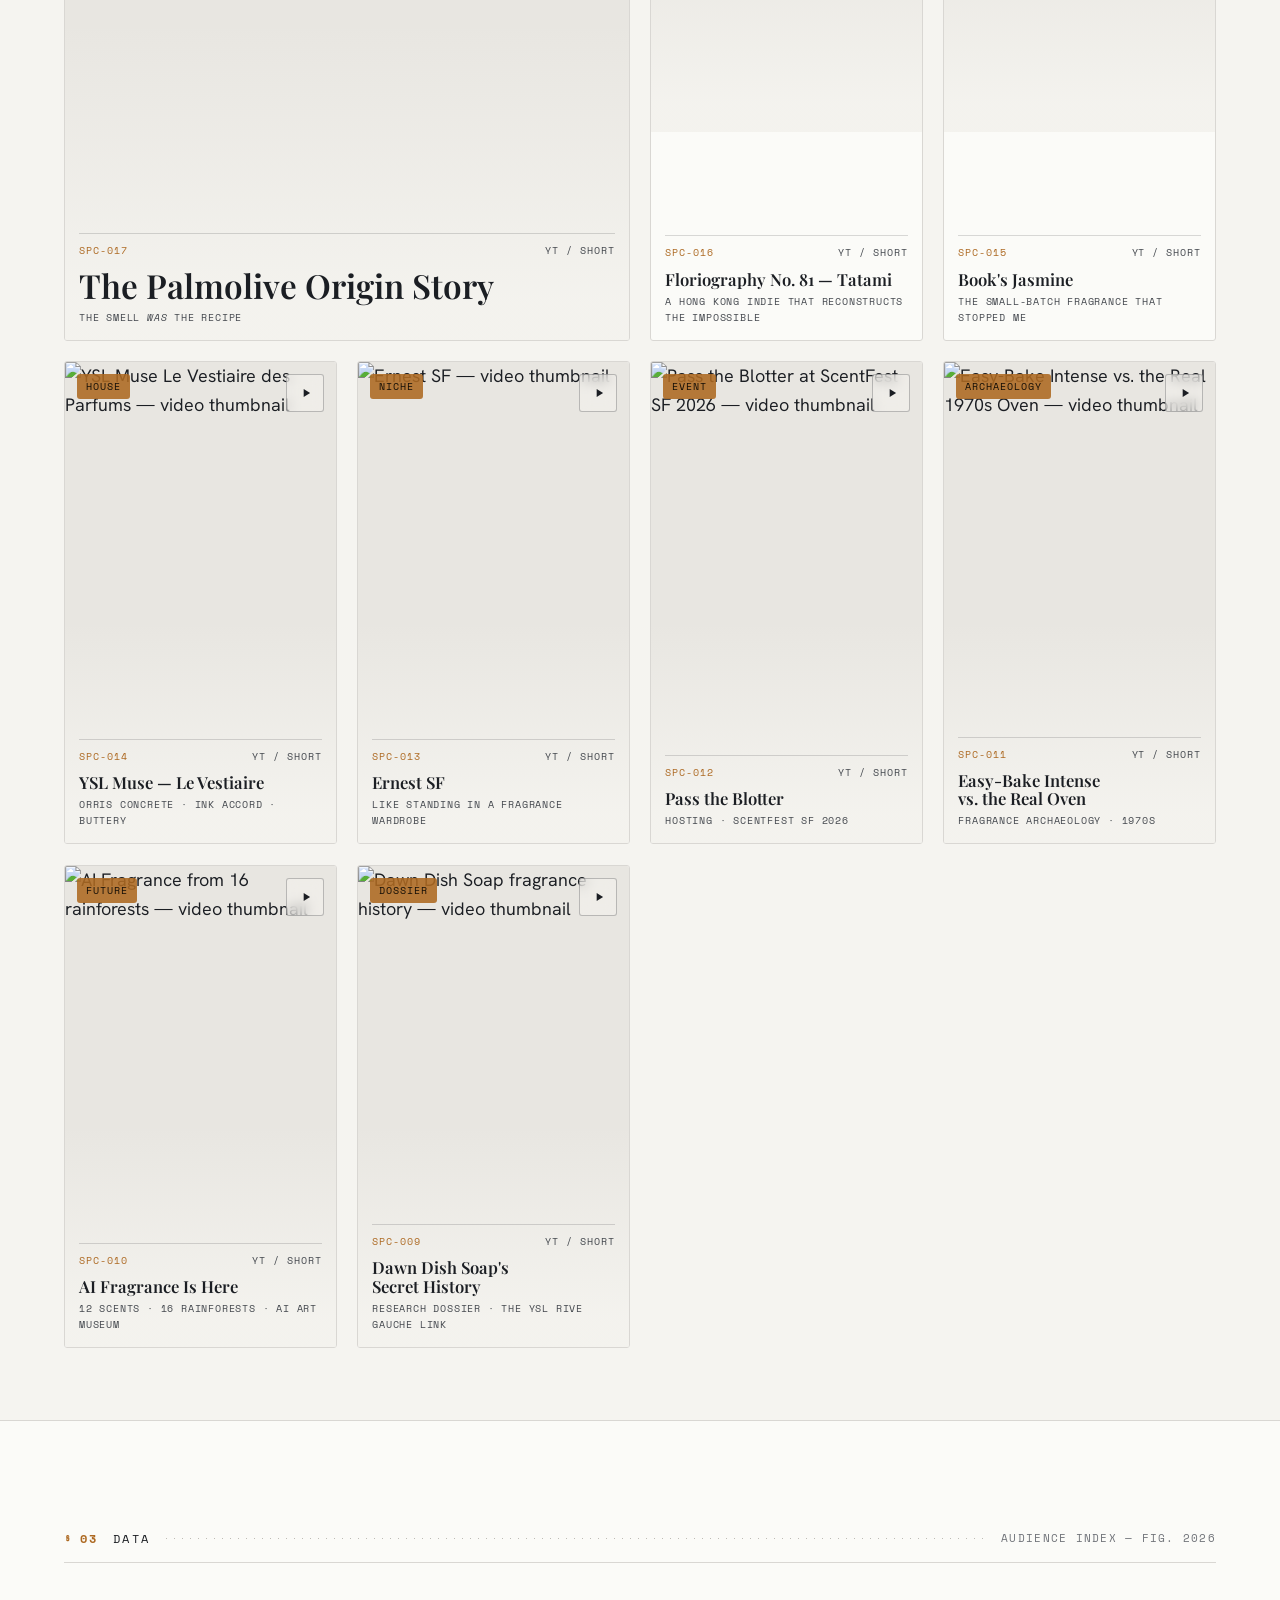
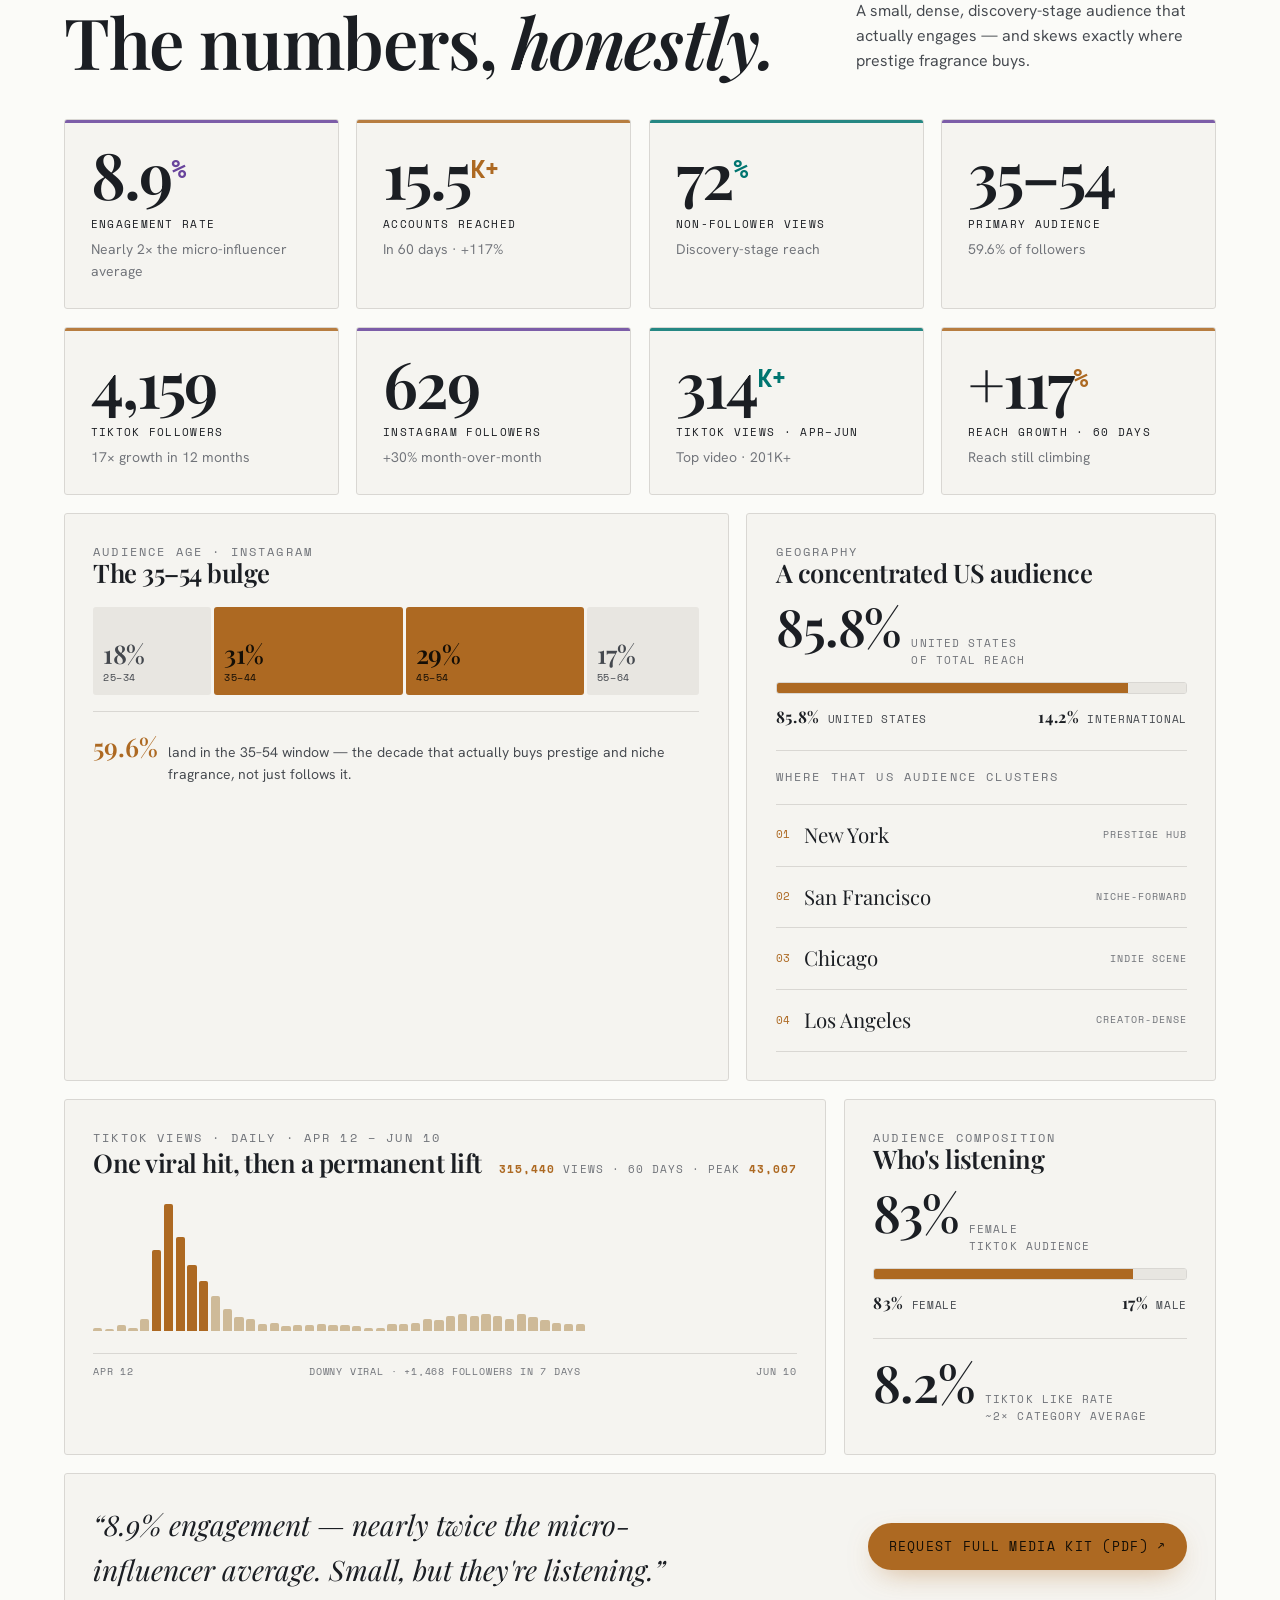
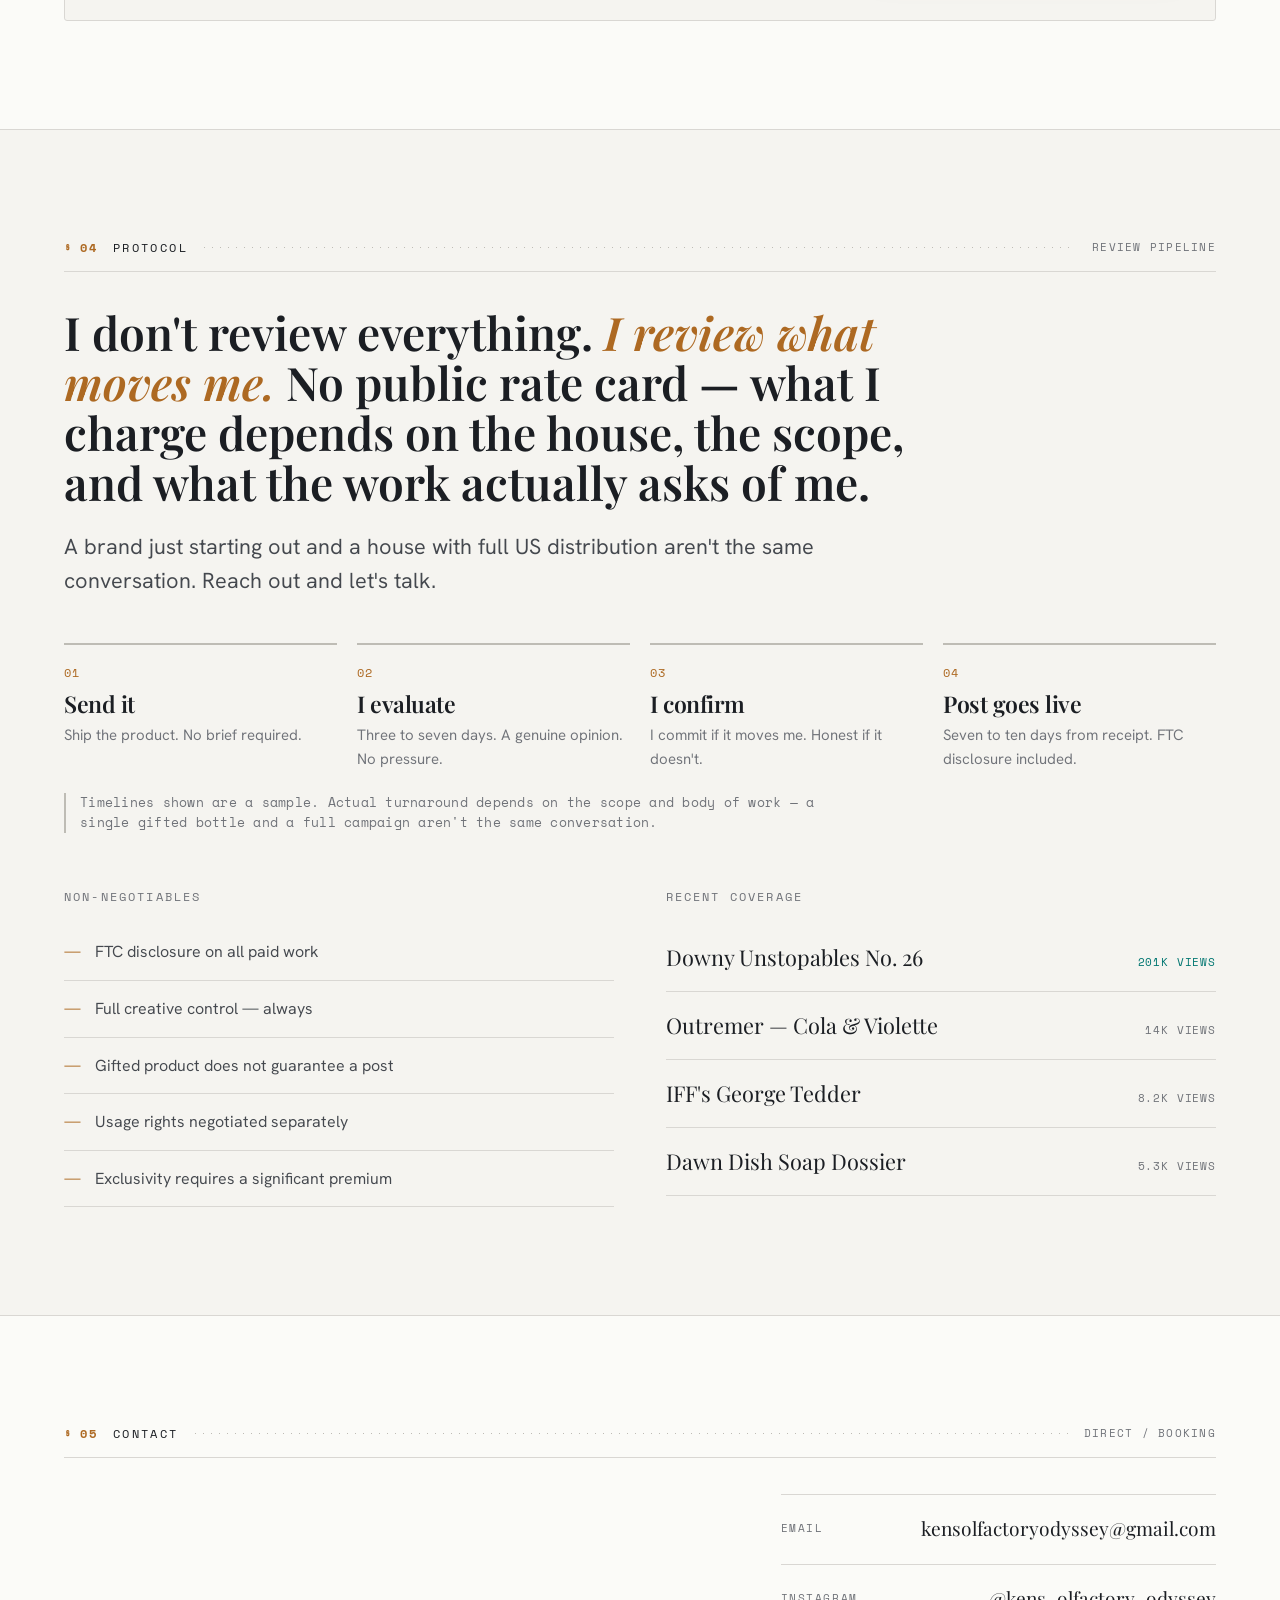
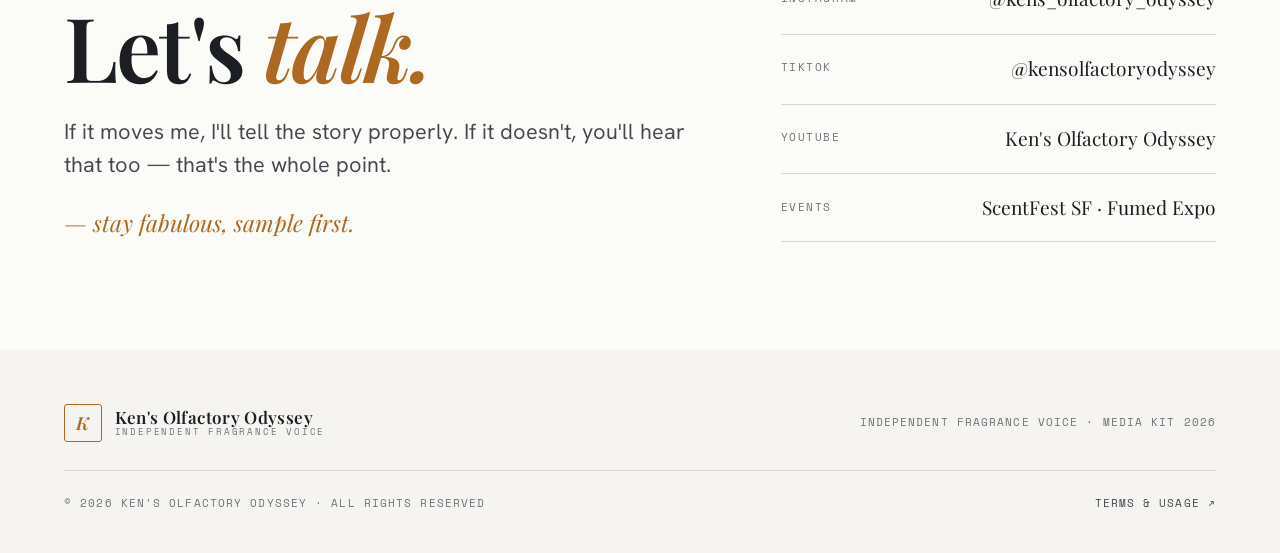
==== commit ca3a9ba1: "Hero image: IMG_1582 cropped at 73% to remove phone and glass" ====
--- a/index.html
+++ b/index.html
@@ -60,7 +60,7 @@
         </div>
         <div class="hero-photo">
           <div class="frame heroplate">
-            <img src="assets/ken-hero.jpg" alt="Ken — independent fragrance voice" />
+            <img src="assets/ken-hero.jpg" alt="Ken — independent fragrance voice, at a café" />
             <div class="plate-grade" aria-hidden="true"></div>
             <div class="plate-scan" aria-hidden="true"></div>
             <span class="plate-brackets" aria-hidden="true"><i></i><i></i><i></i><i></i></span>
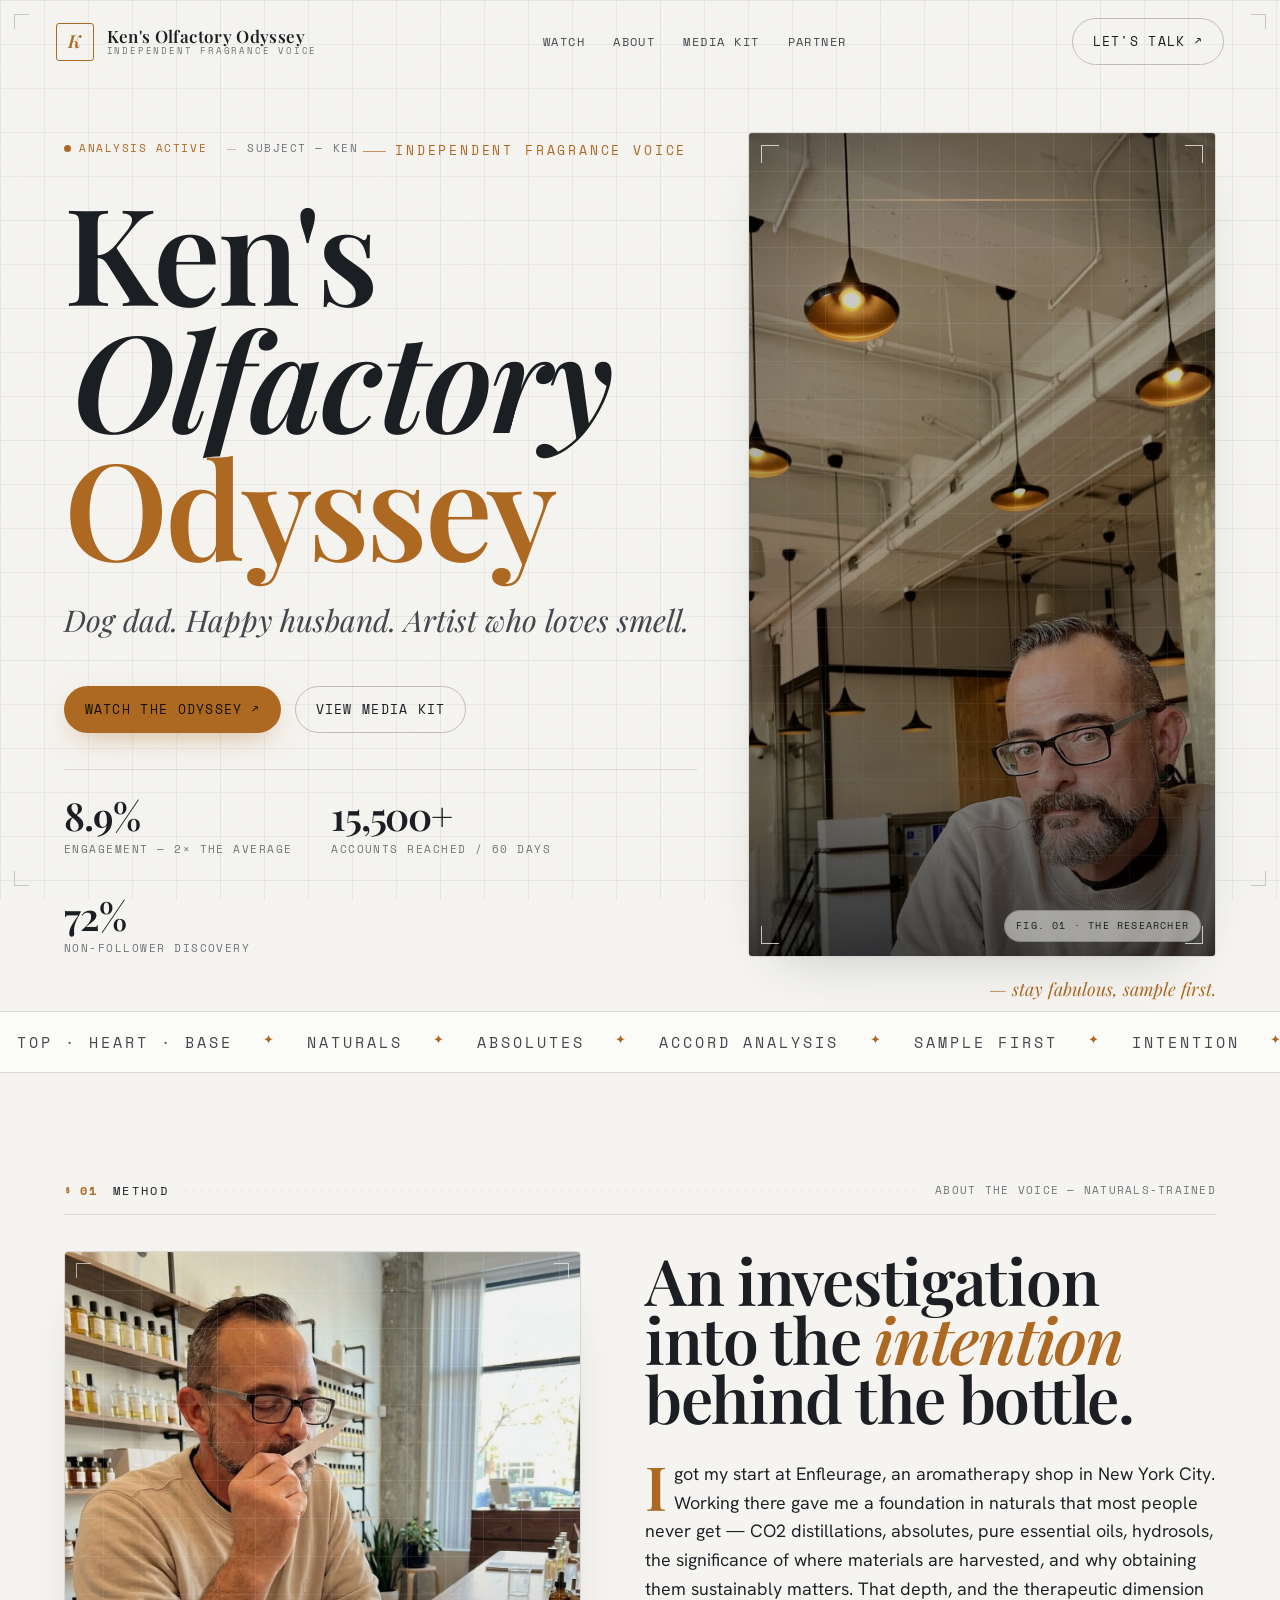
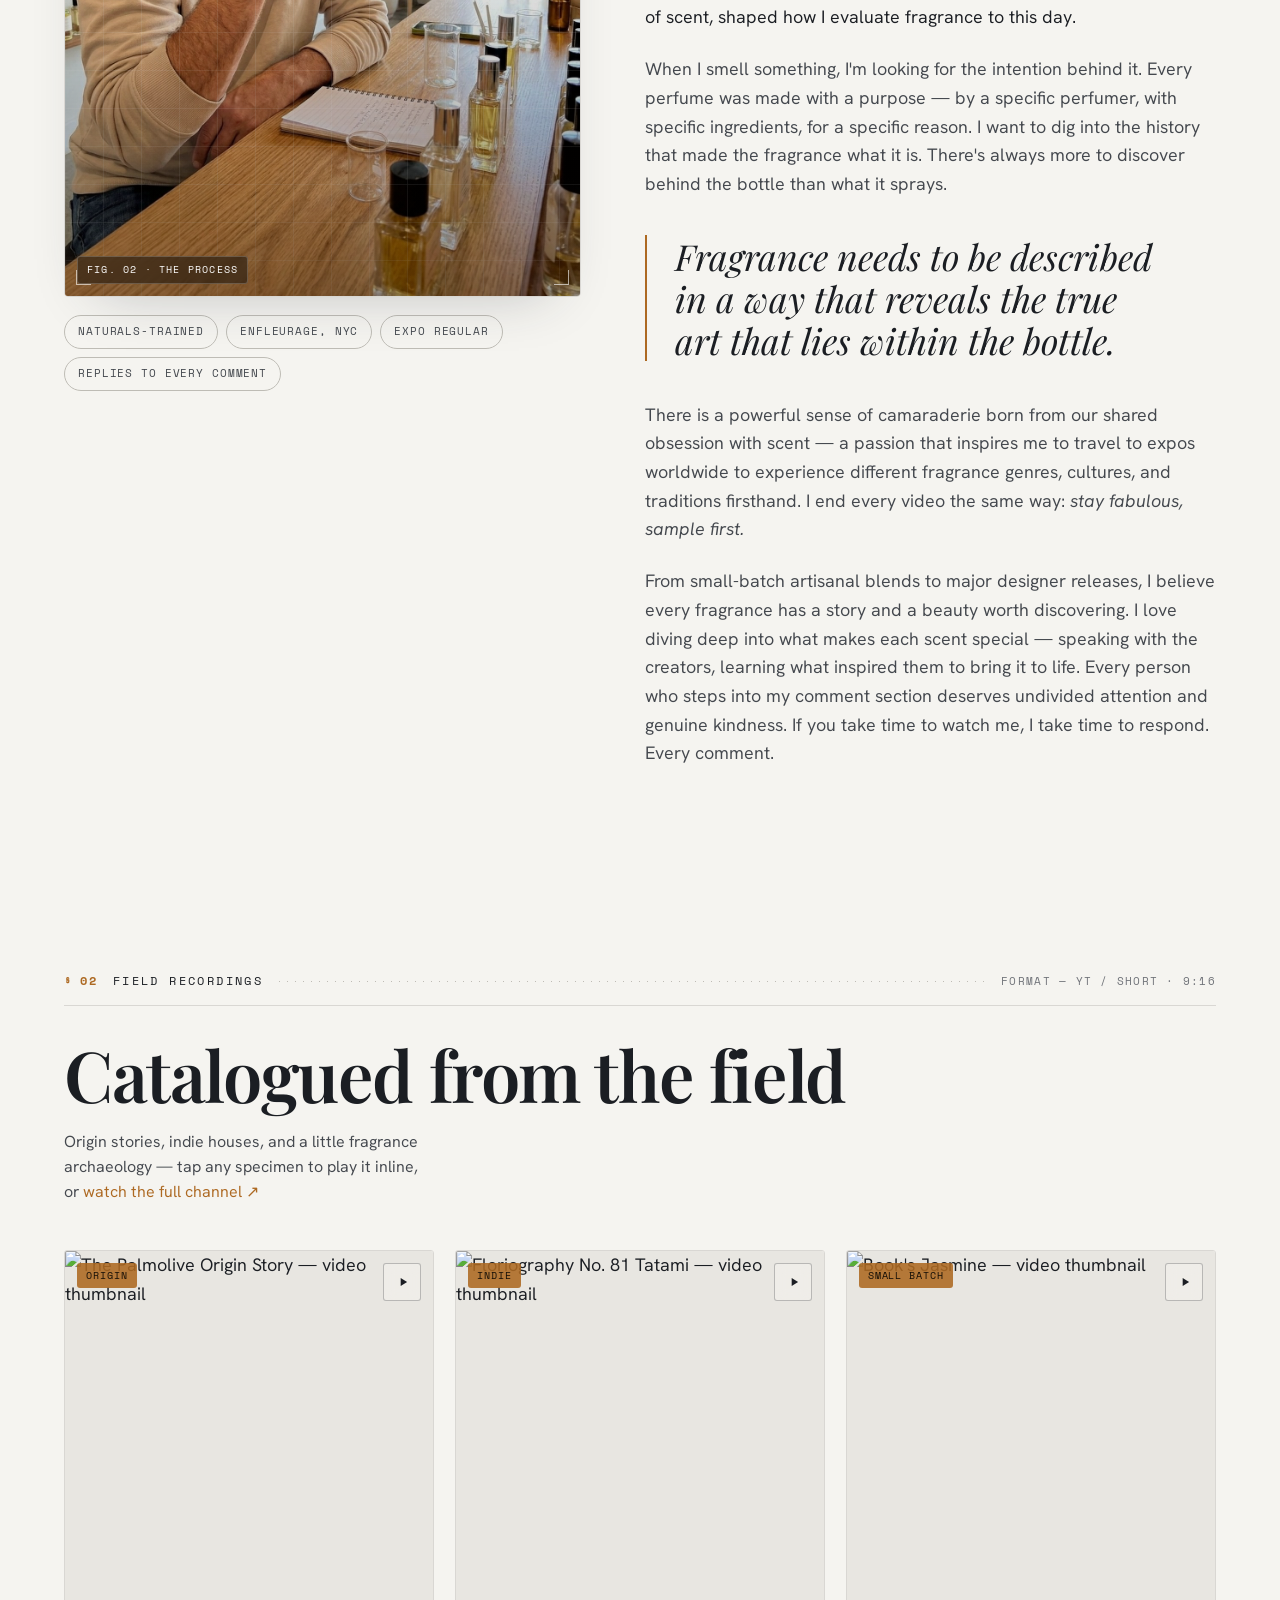
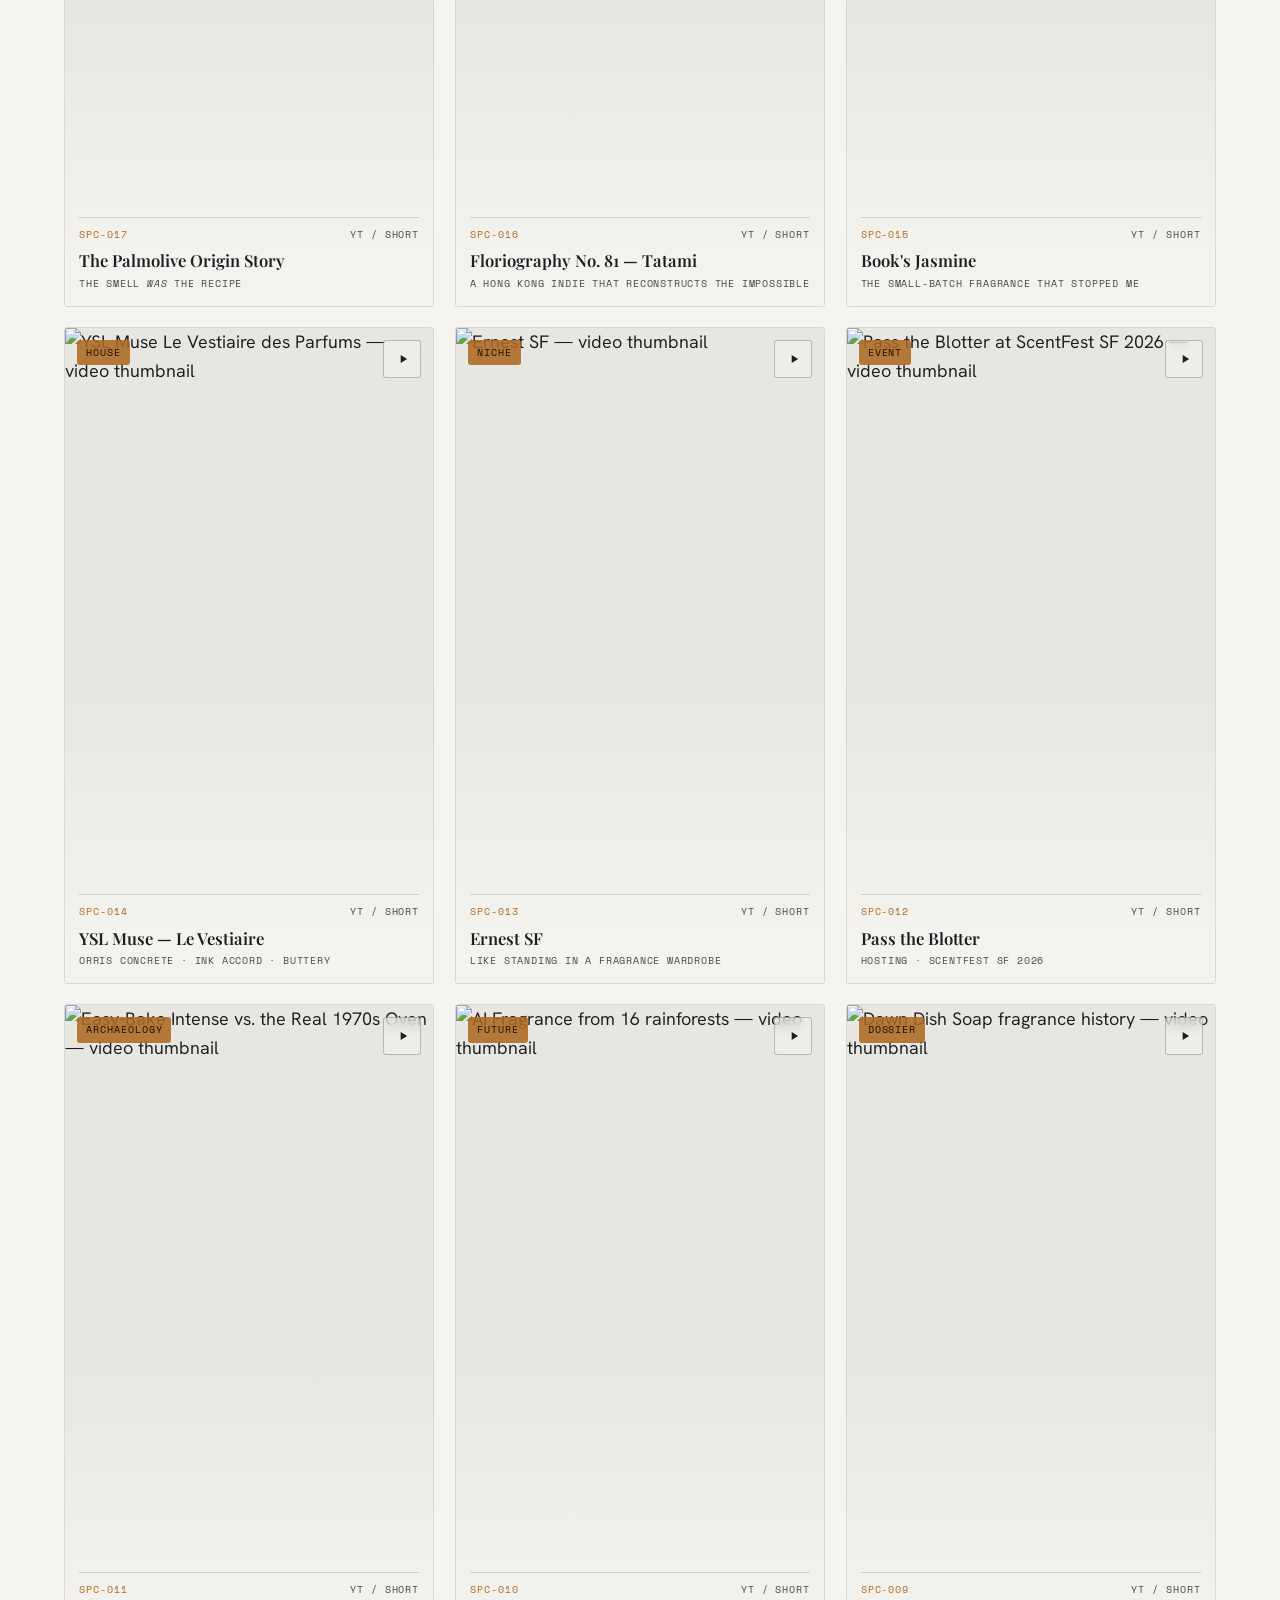
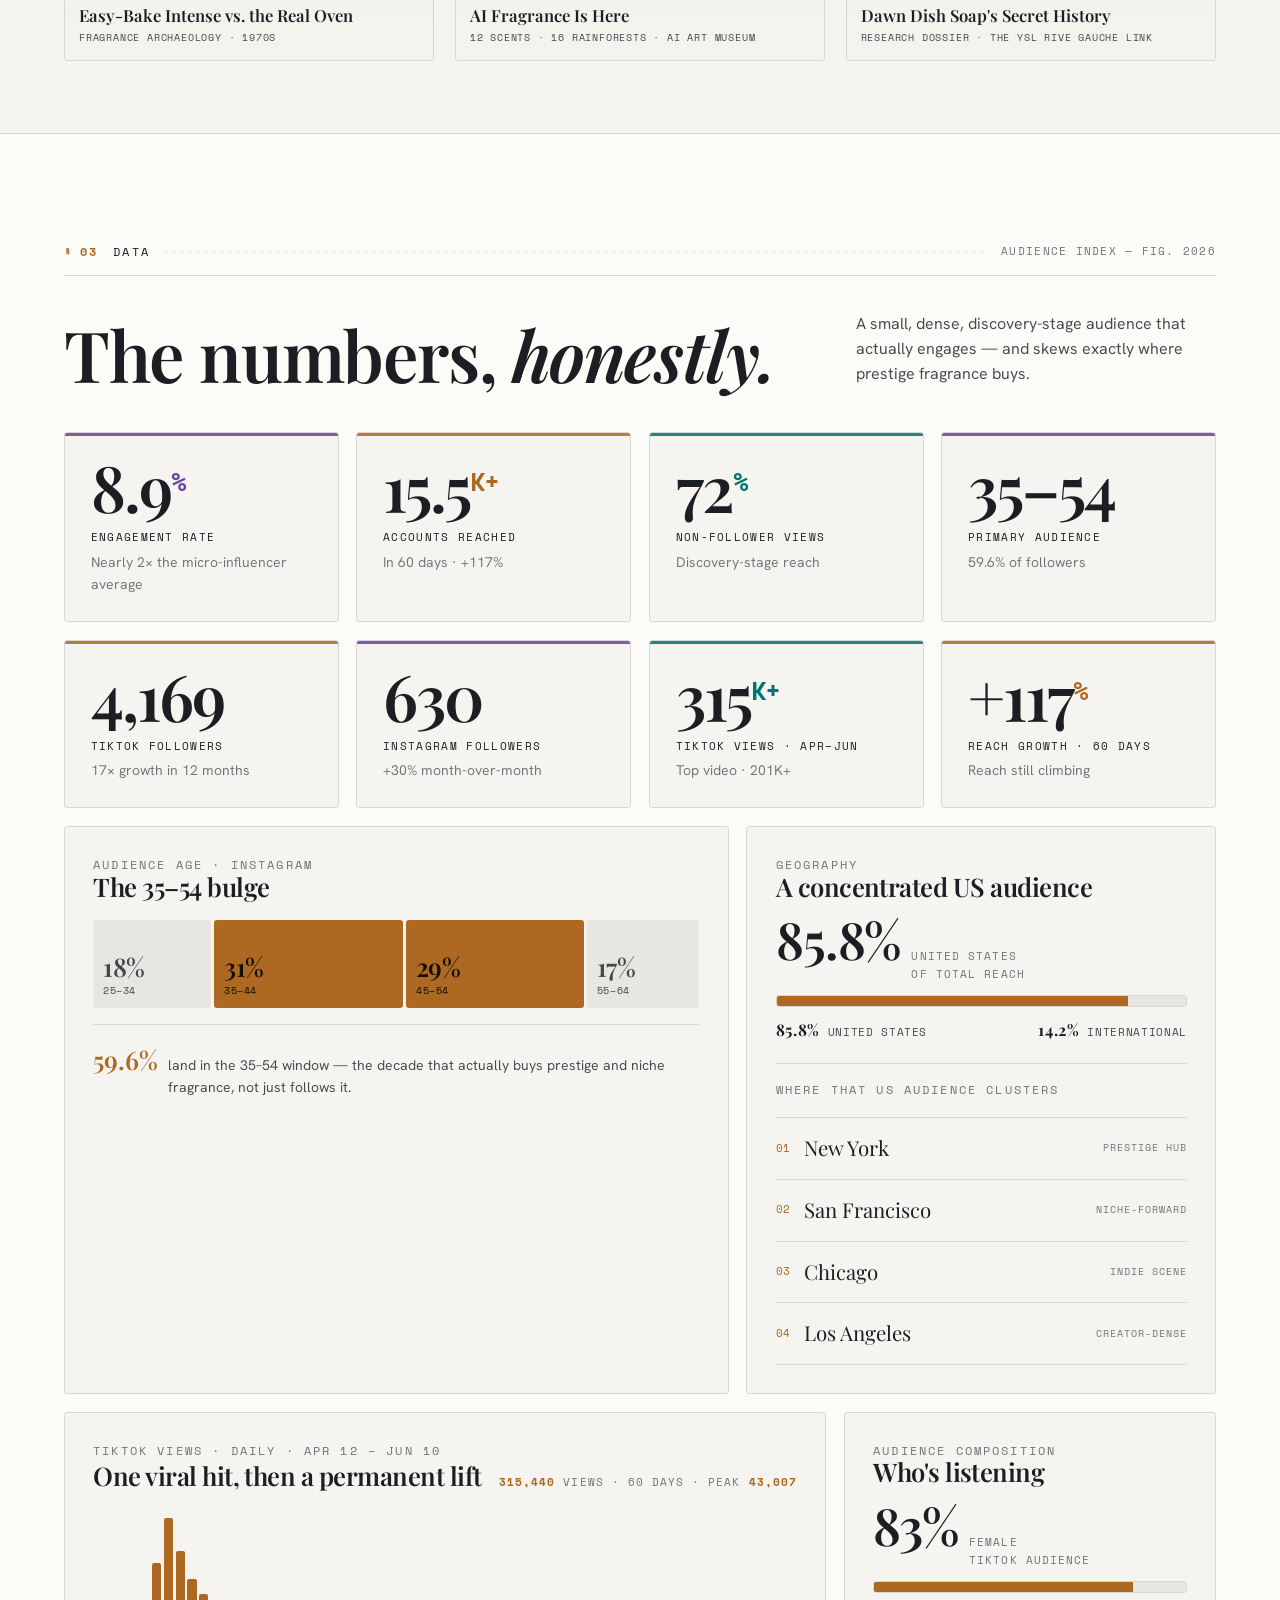
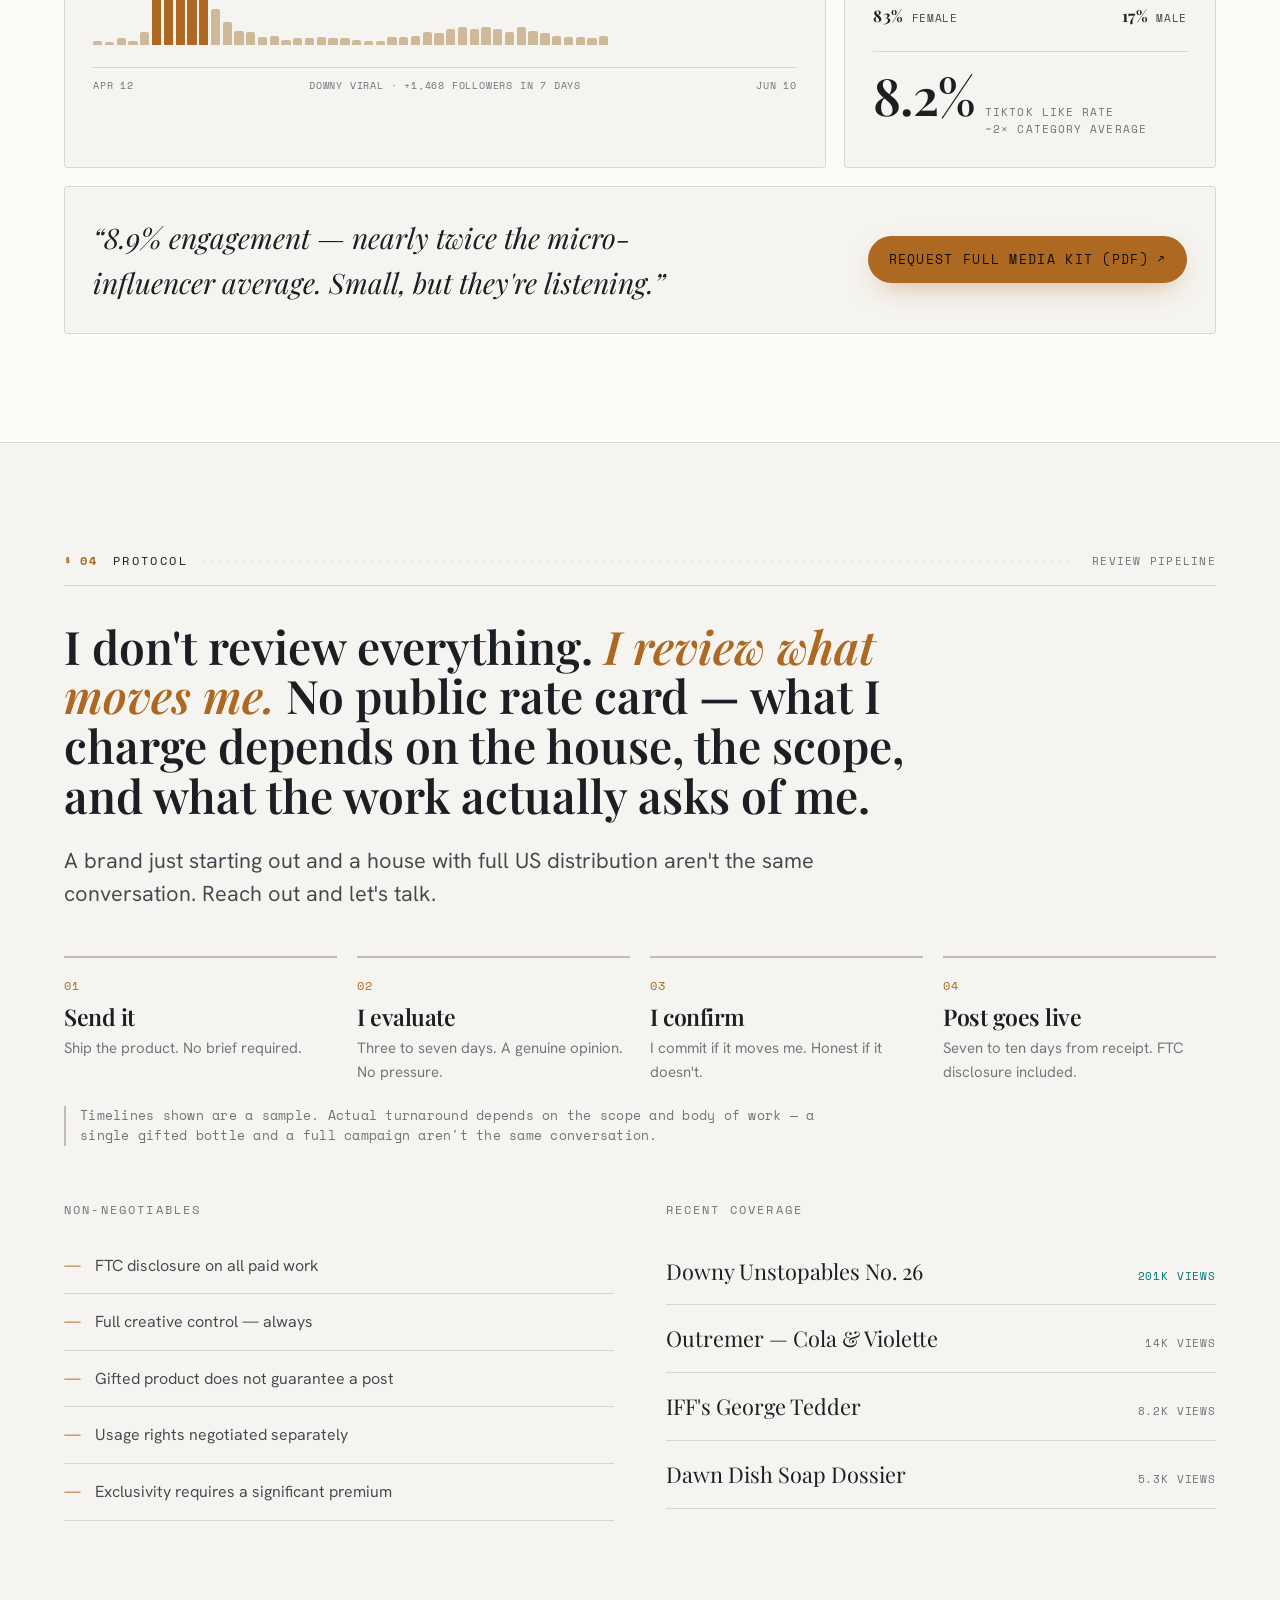
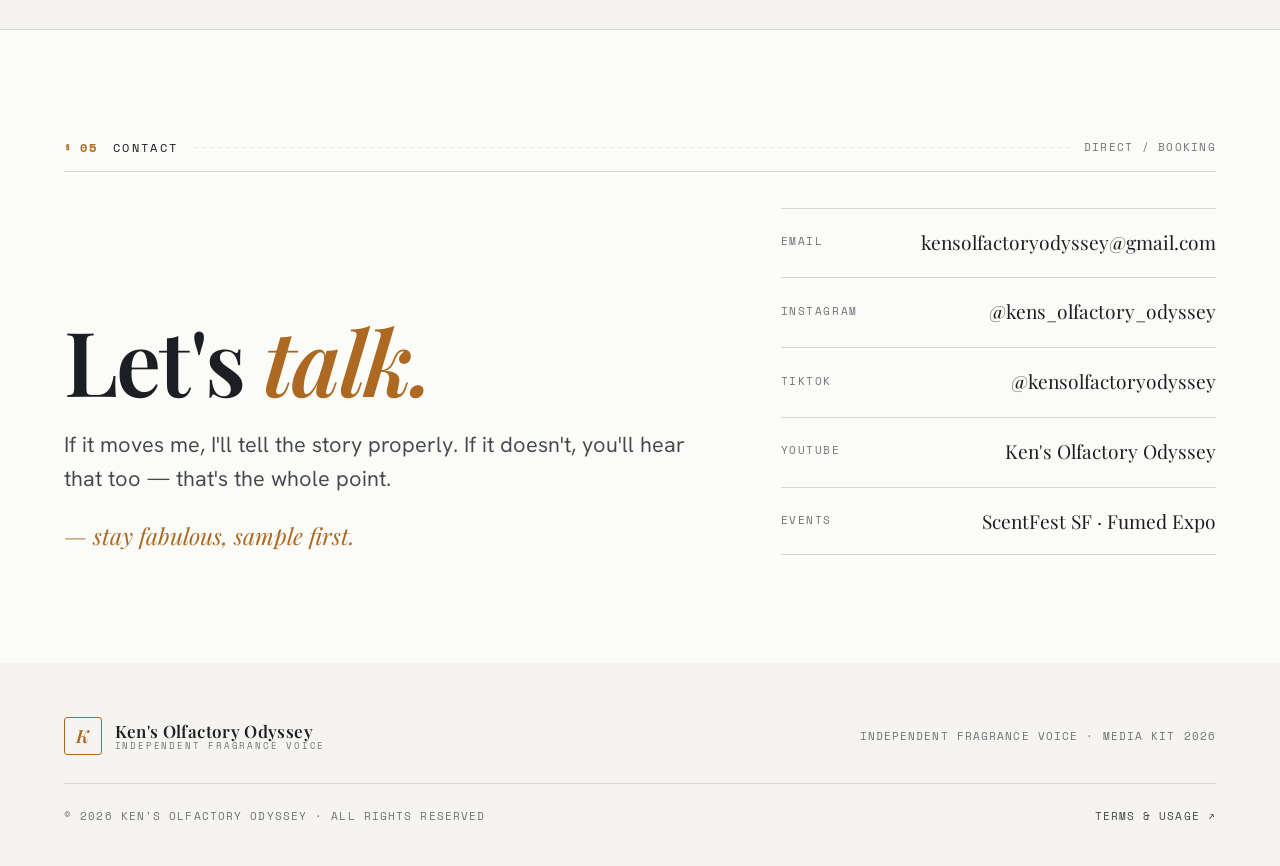
==== commit 89dcd249: "Fix video grid: uniform 3×3 layout, remove oversized first card Co-Authored-By: Claude Sonnet 4.6 <n" ====
--- a/index.html
+++ b/index.html
@@ -124,7 +124,7 @@
       </div>
 
       <div class="shorts-grid">
-        <a class="short short--feature reveal short-card" data-vid="NxvrYJn5mIo" href="https://www.youtube.com/shorts/NxvrYJn5mIo" target="_blank" rel="noopener">
+        <a class="short reveal short-card" data-vid="NxvrYJn5mIo" href="https://www.youtube.com/shorts/NxvrYJn5mIo" target="_blank" rel="noopener">
           <span class="short-badge">Origin</span>
           <span class="short-play" aria-hidden="true"><svg viewBox="0 0 24 24"><path d="M8 5v14l11-7z"/></svg></span>
           <div class="short-thumb"><img class="yt-thumb" src="https://i.ytimg.com/vi/NxvrYJn5mIo/maxresdefault.jpg" onerror="this.onerror=null;this.src='https://i.ytimg.com/vi/NxvrYJn5mIo/hqdefault.jpg'" alt="The Palmolive Origin Story — video thumbnail" loading="lazy" /></div>
--- a/styles.css
+++ b/styles.css
@@ -541,7 +541,7 @@
 
 .shorts-grid {
   display: grid;
-  grid-template-columns: repeat(4, 1fr);
+  grid-template-columns: repeat(3, 1fr);
   gap: clamp(14px, 1.6vw, 22px);
 }
 .short { grid-column: span 1; }
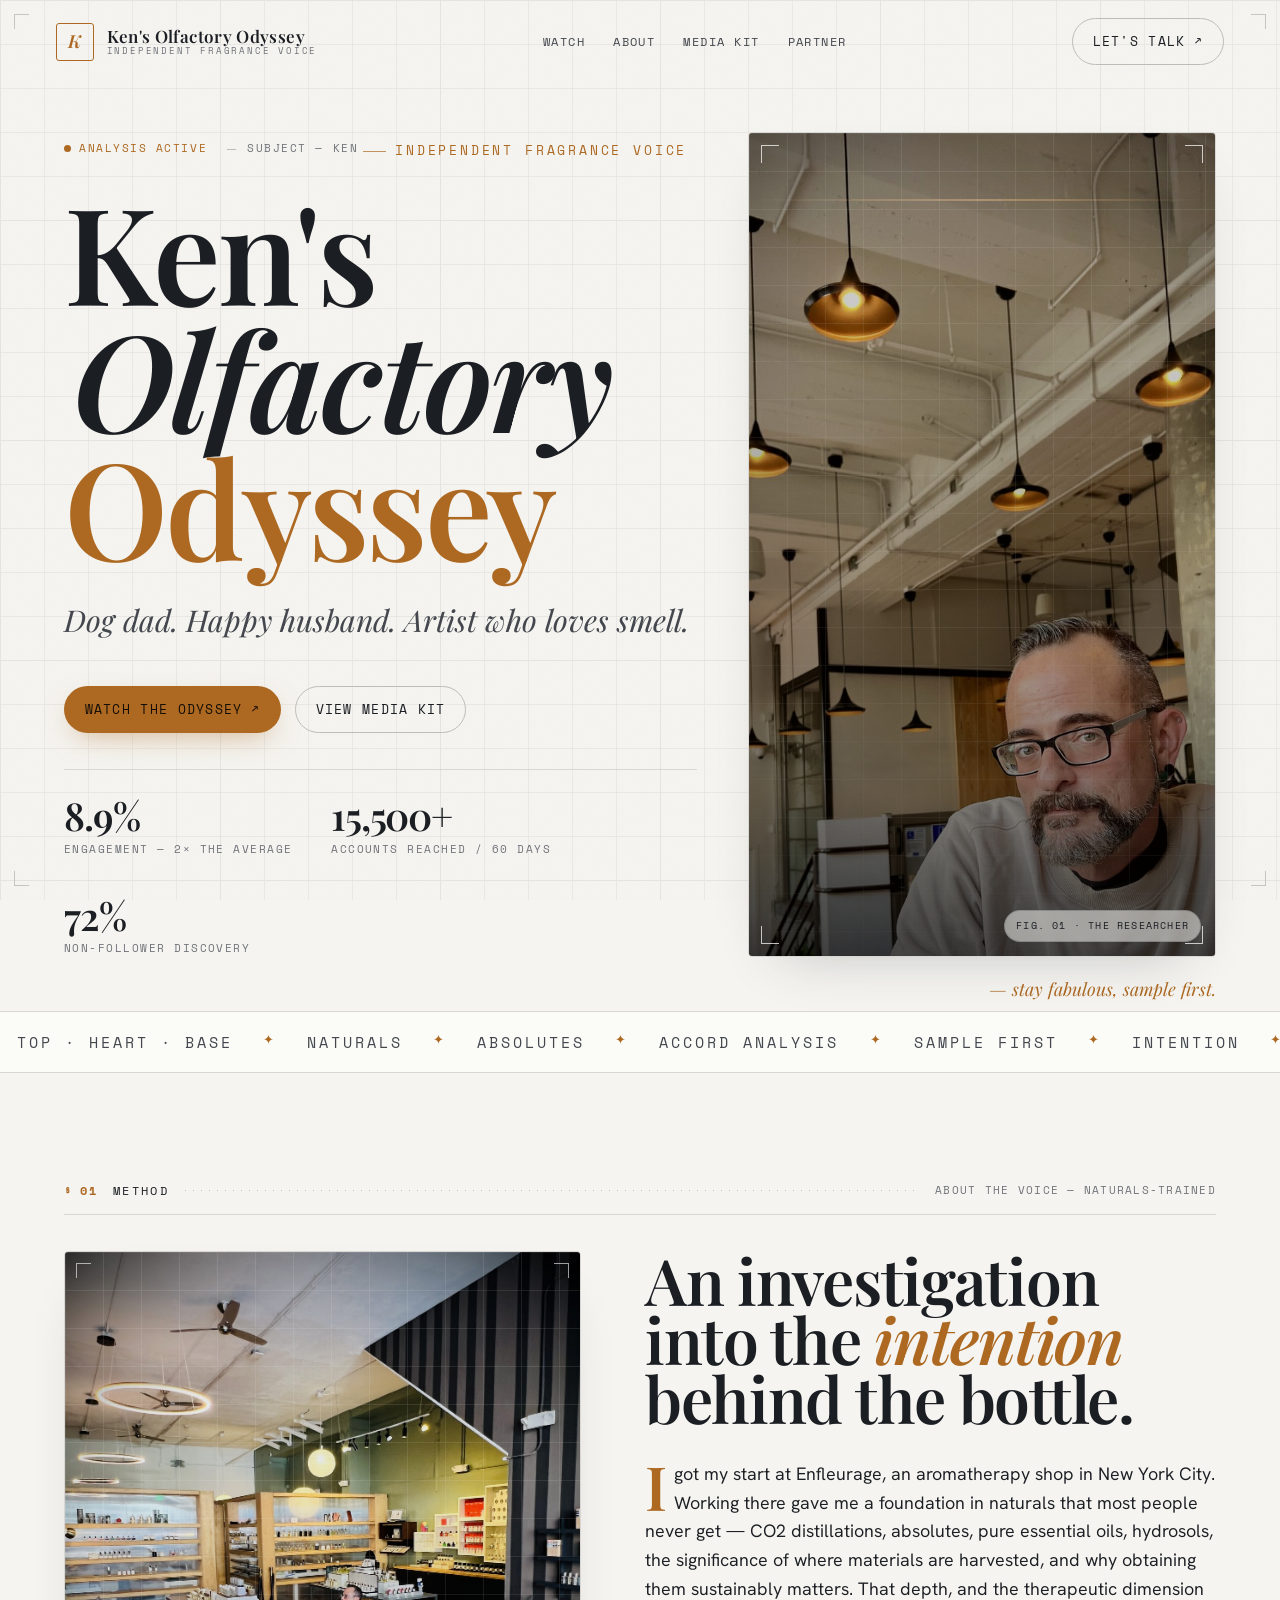
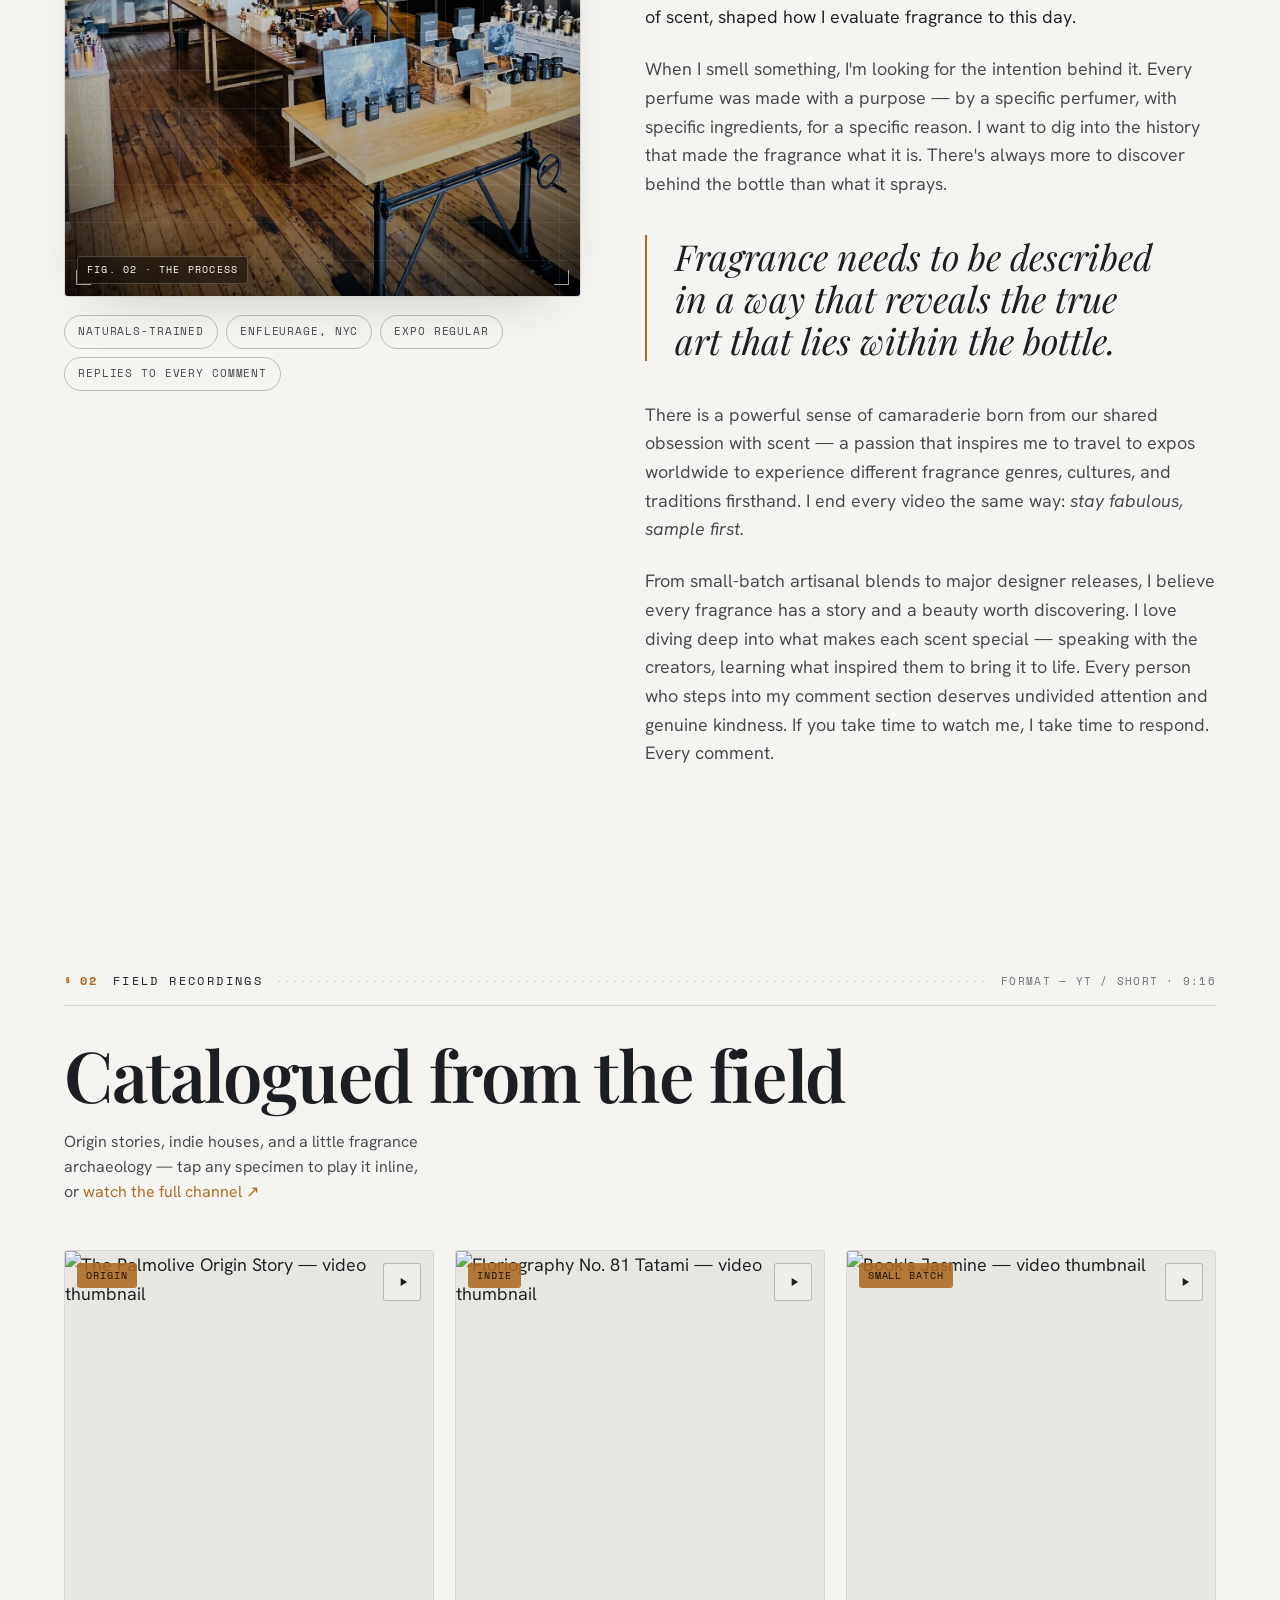
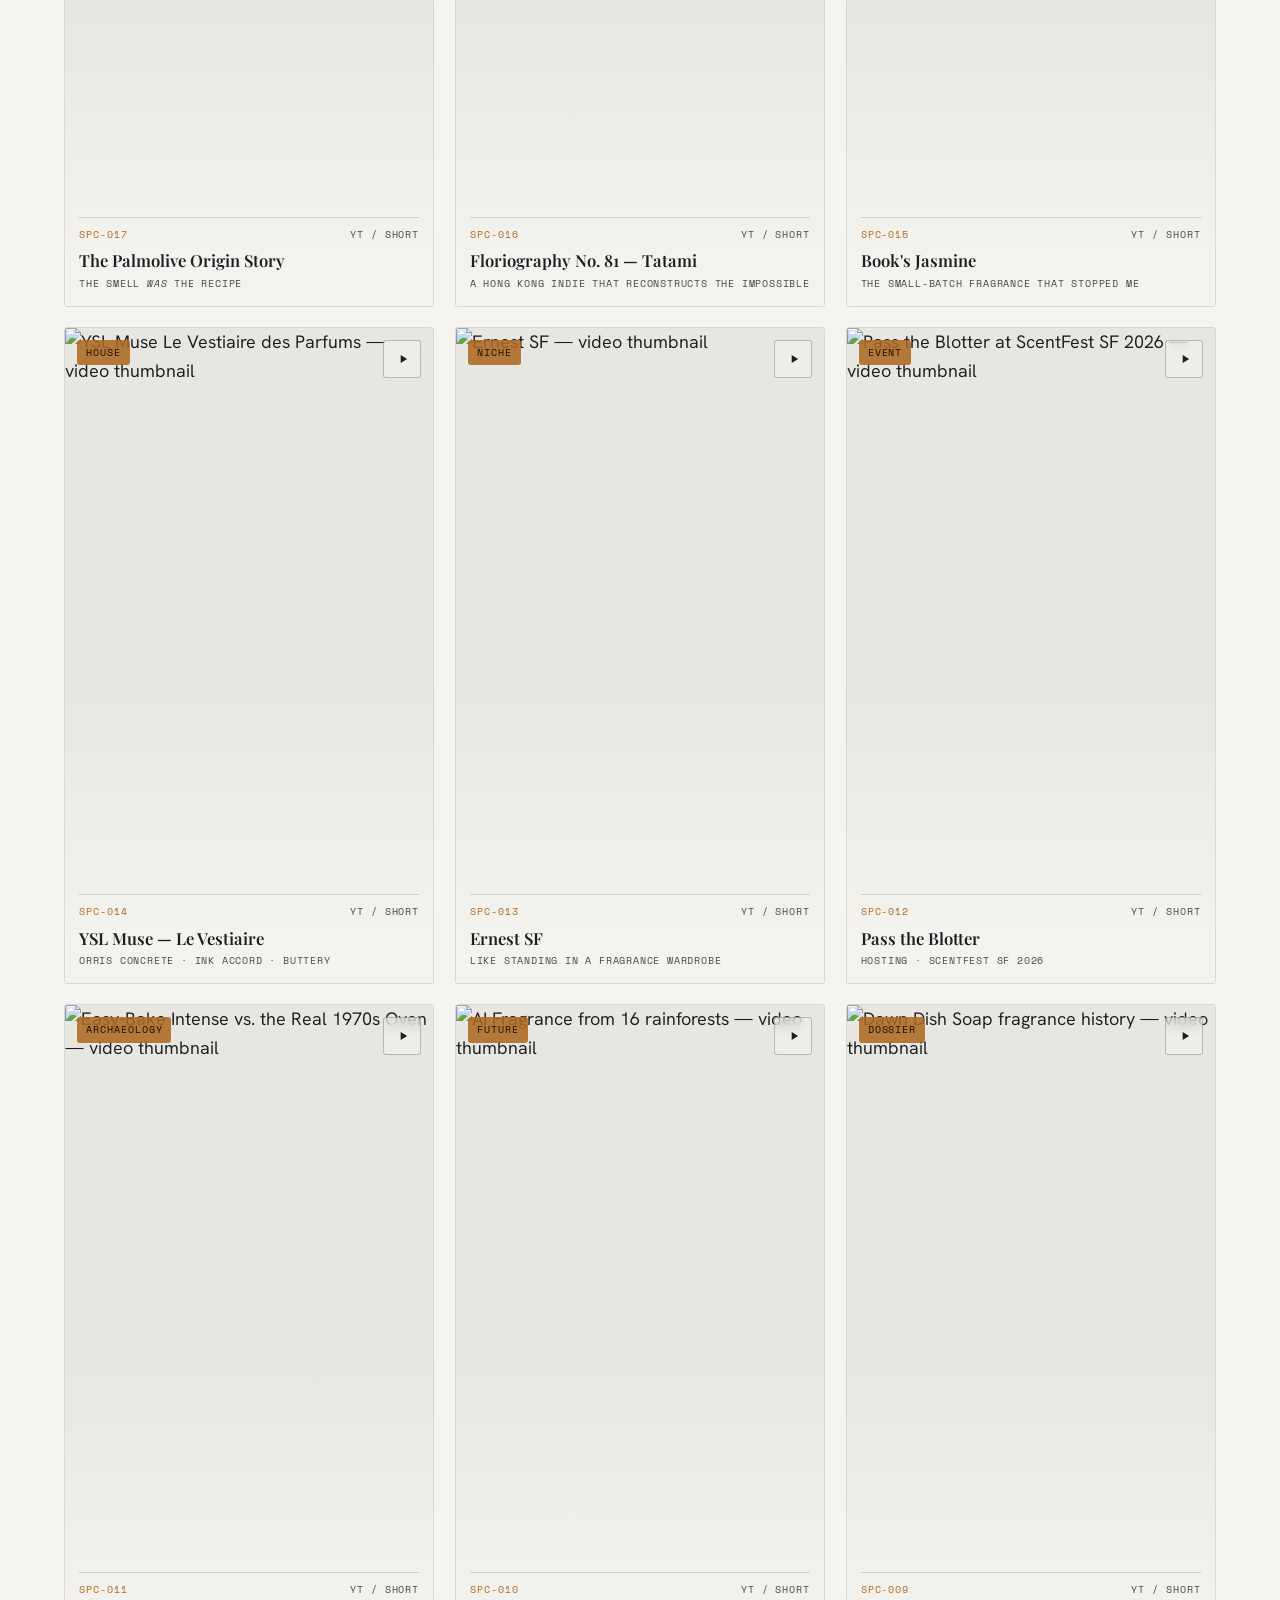
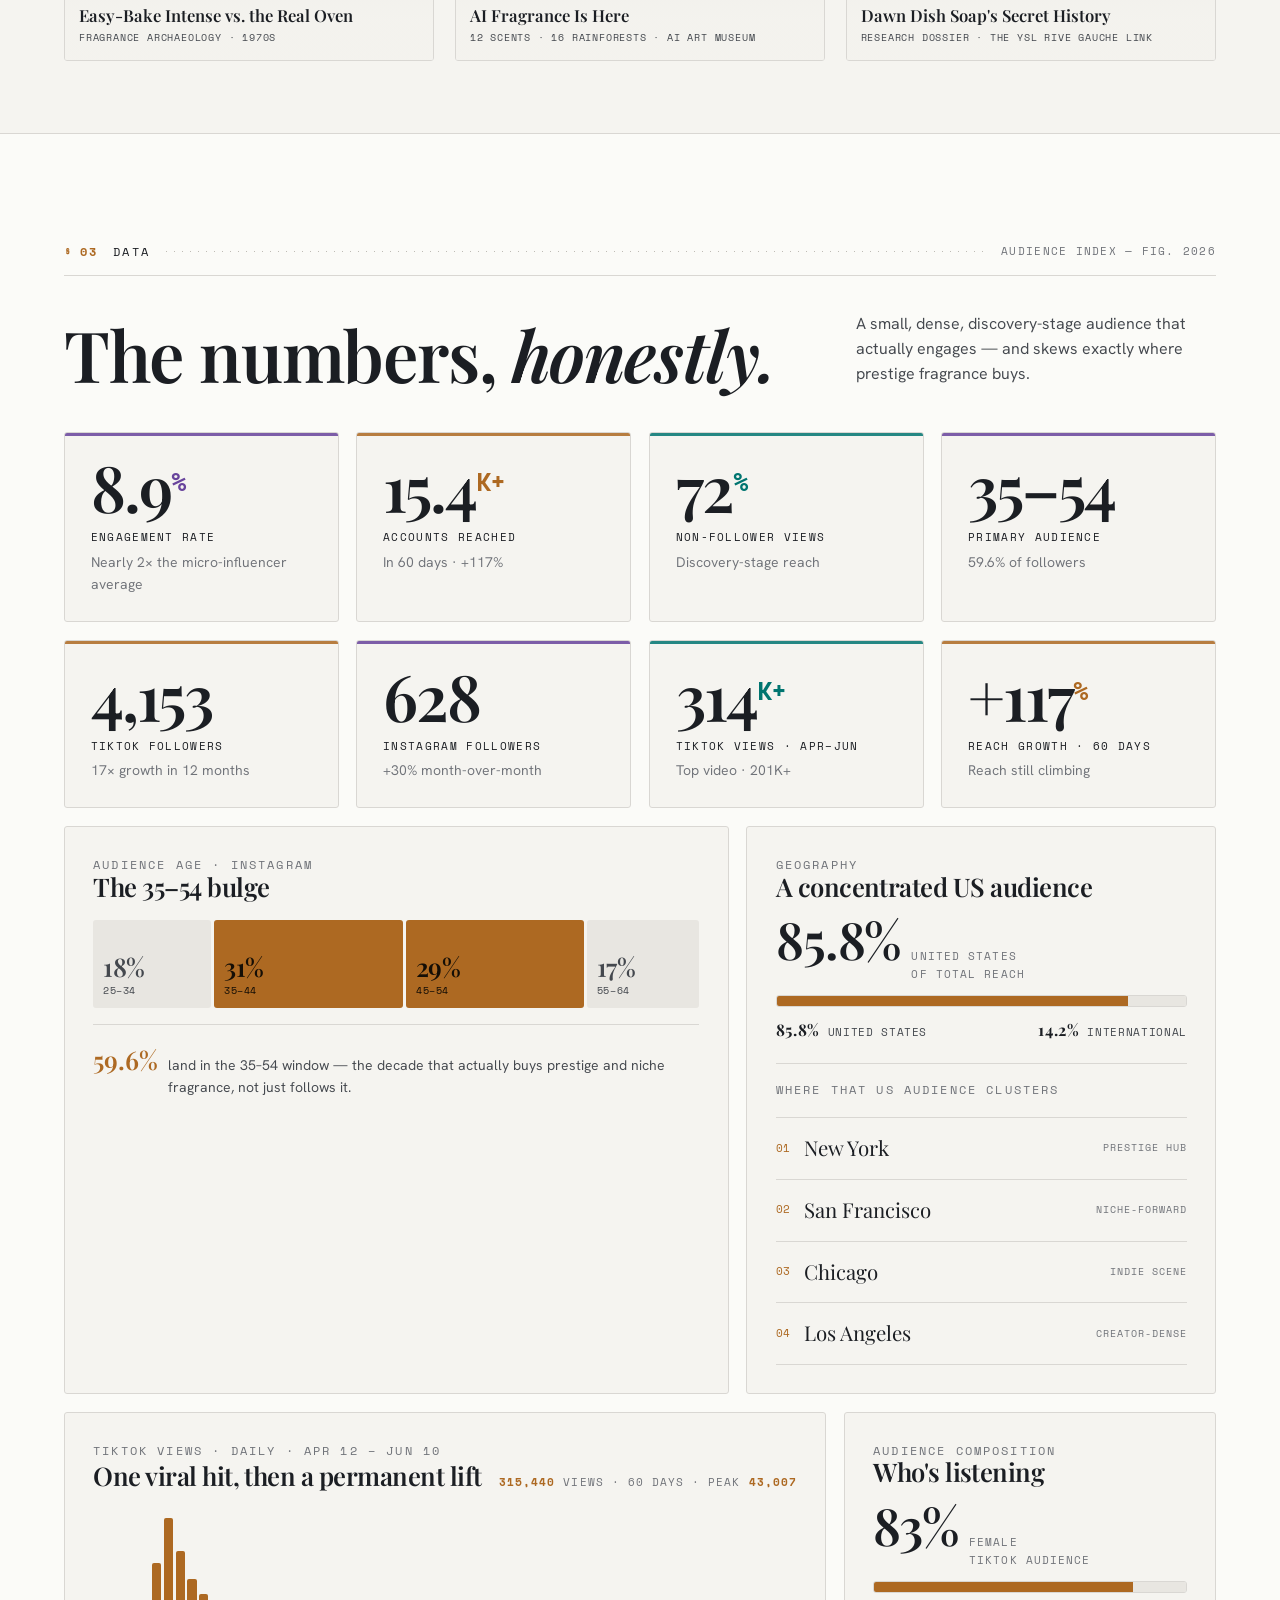
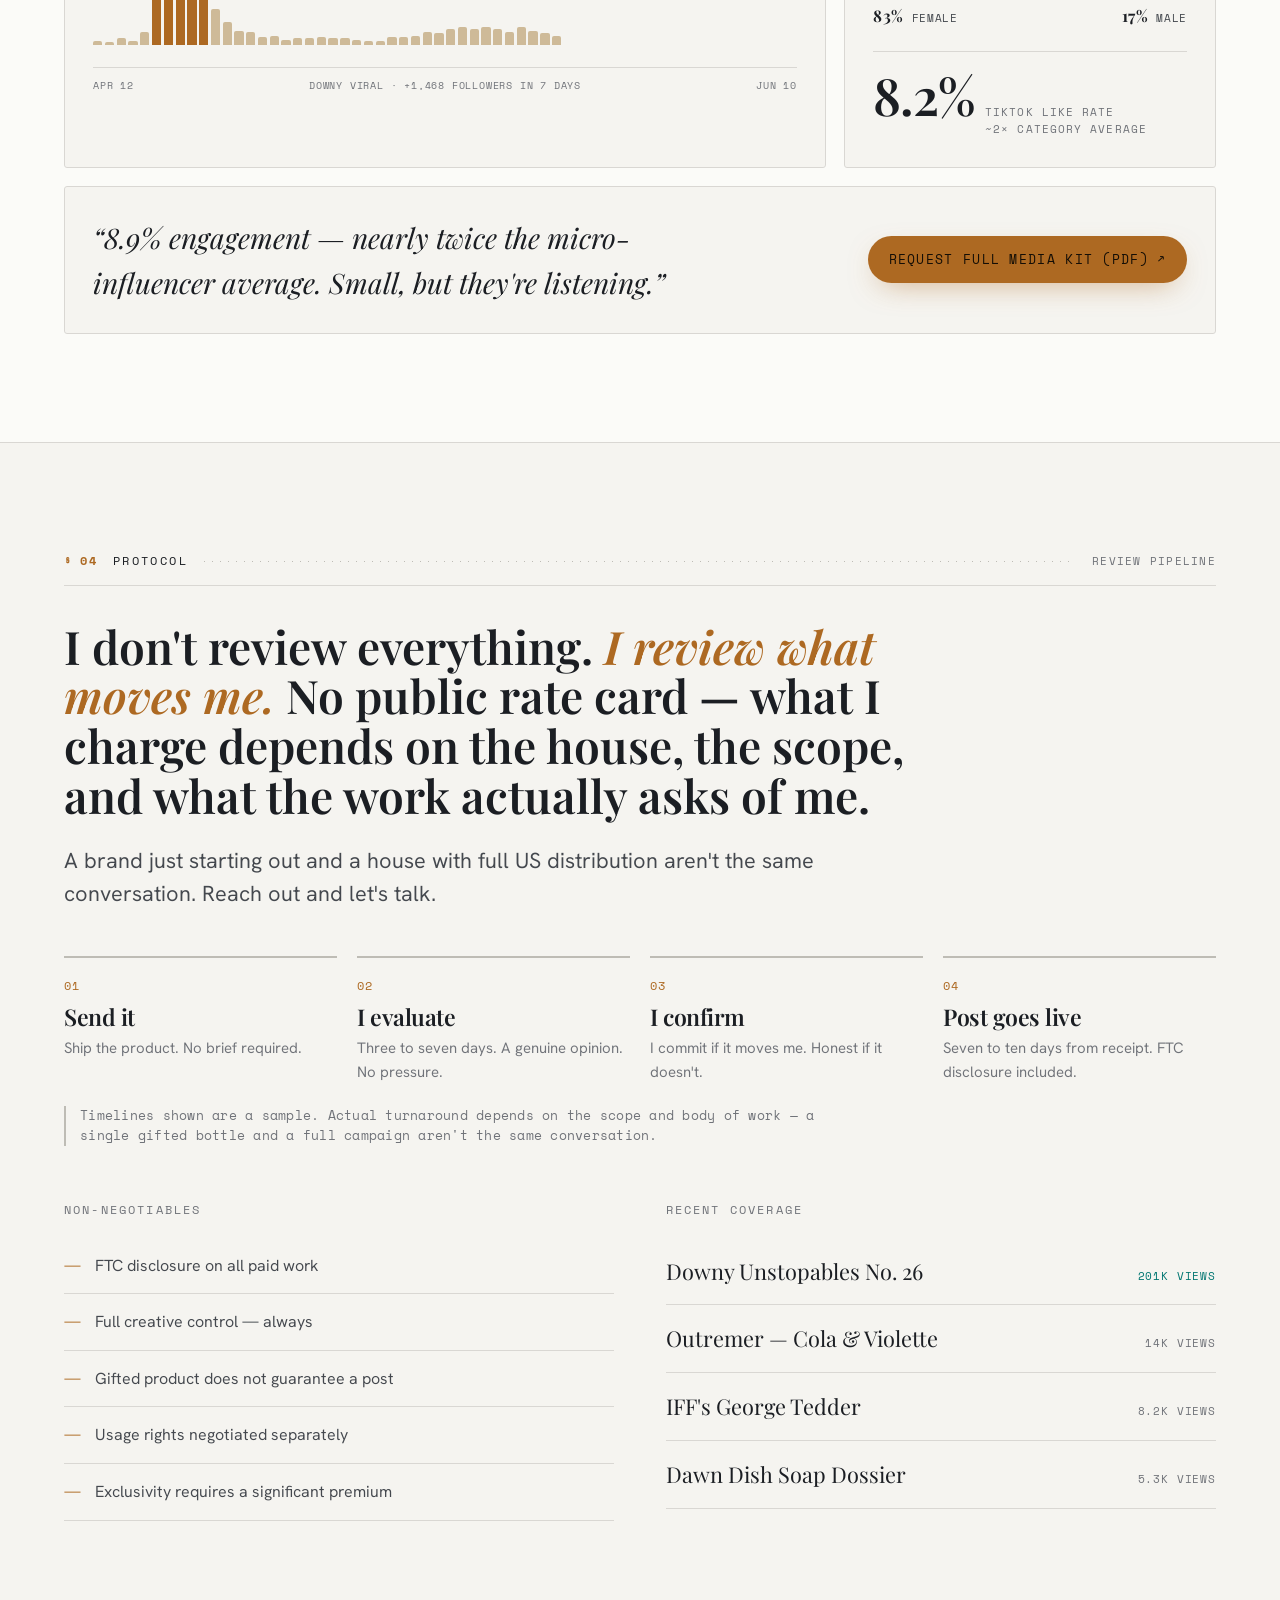
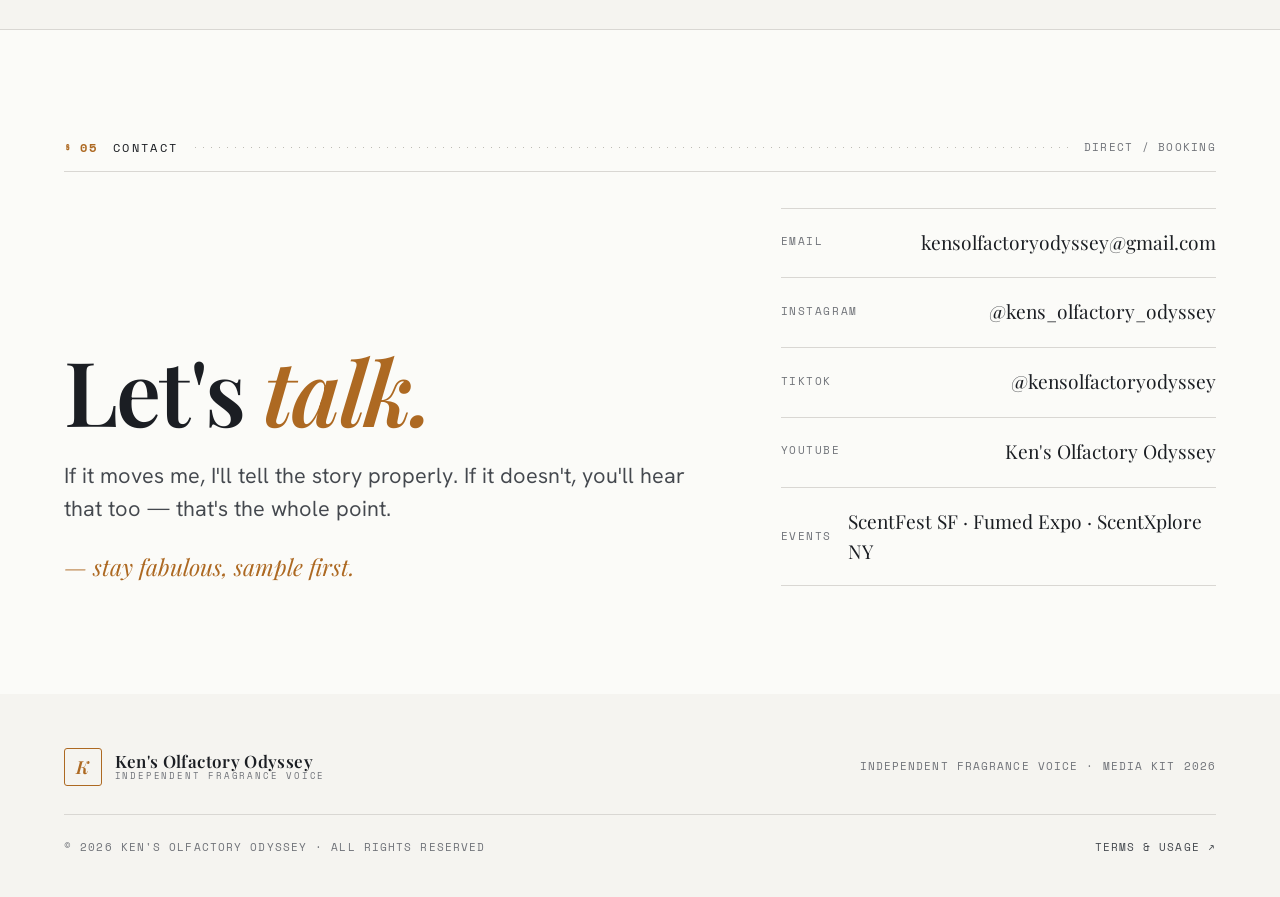
==== commit 8e249a5d: "Add ScentXplore NY to events list Co-Authored-By: Claude Sonnet 4.6 <noreply@anthropic.com>" ====
--- a/index.html
+++ b/index.html
@@ -461,7 +461,7 @@
         <a class="contact-row" href="https://www.instagram.com/kens_olfactory_odyssey" target="_blank" rel="noopener"><span class="k">Instagram</span><span class="v">@kens_olfactory_odyssey</span></a>
         <a class="contact-row" href="https://www.tiktok.com/@kensolfactoryodyssey" target="_blank" rel="noopener"><span class="k">TikTok</span><span class="v">@kensolfactoryodyssey</span></a>
         <a class="contact-row" href="https://www.youtube.com/@Kens_Olfactory_Odyssey/shorts" target="_blank" rel="noopener"><span class="k">YouTube</span><span class="v">Ken's Olfactory Odyssey</span></a>
-        <div class="contact-row"><span class="k">Events</span><span class="v">ScentFest SF · Fumed Expo</span></div>
+        <div class="contact-row"><span class="k">Events</span><span class="v">ScentFest SF · Fumed Expo · ScentXplore NY</span></div>
       </div>
     </div>
   </section>
--- a/styles.css
+++ b/styles.css
@@ -416,7 +416,8 @@
 @media (max-width: 920px) {
   .hero-grid { grid-template-columns: 1fr; }
   .hero-photo { order: -1; }
-  .hero-photo .frame { min-height: 300px; aspect-ratio: 4/3; height: auto; }
+  .hero-photo .frame { aspect-ratio: 3/4; height: auto; }
+  .hero-photo img { object-position: 68% 50%; }
   .hero-sign { text-align: left; }
 }
 
@@ -522,7 +523,7 @@
 @media (max-width: 860px) {
   .about-grid { grid-template-columns: 1fr; }
   .about-media { position: static; }
-  .about-portrait { aspect-ratio: 4/3; max-width: 460px; }
+  .about-portrait { aspect-ratio: 3/4; max-width: 400px; }
 }
 
 /* ============================================================
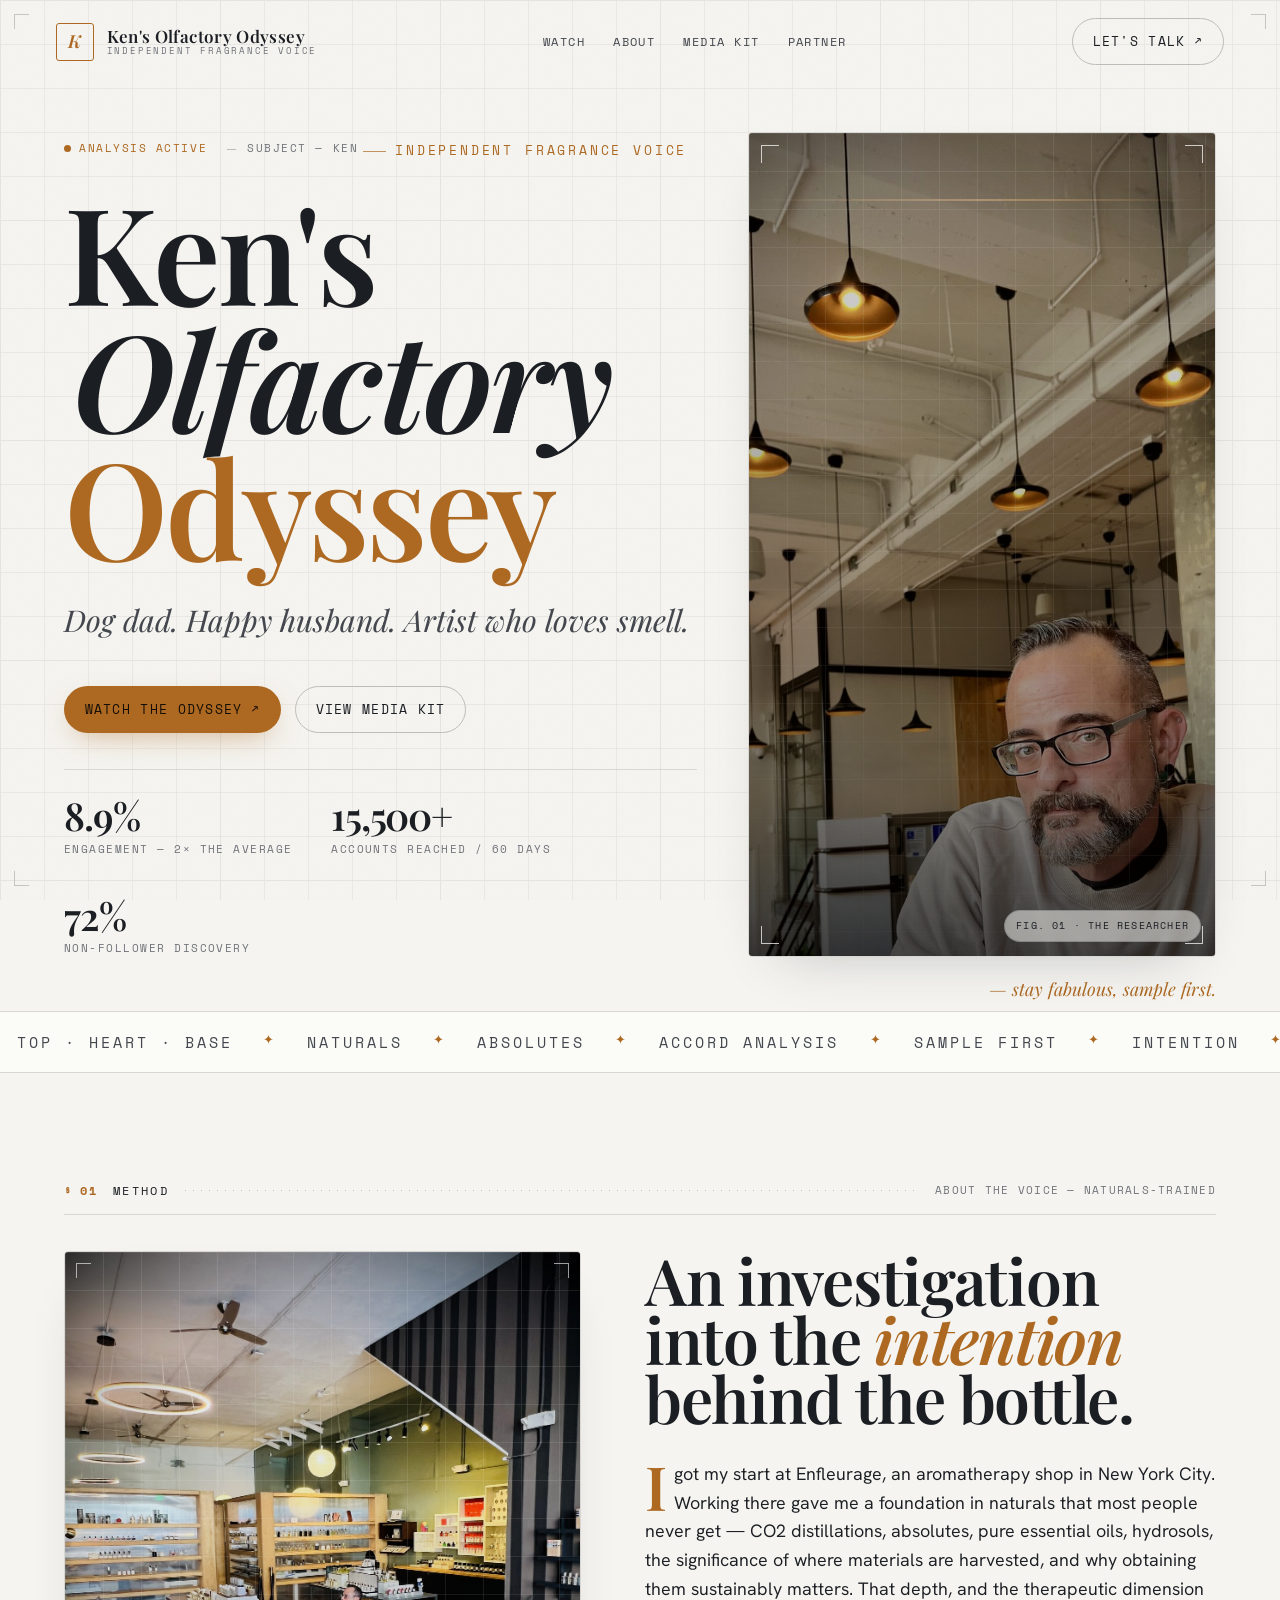
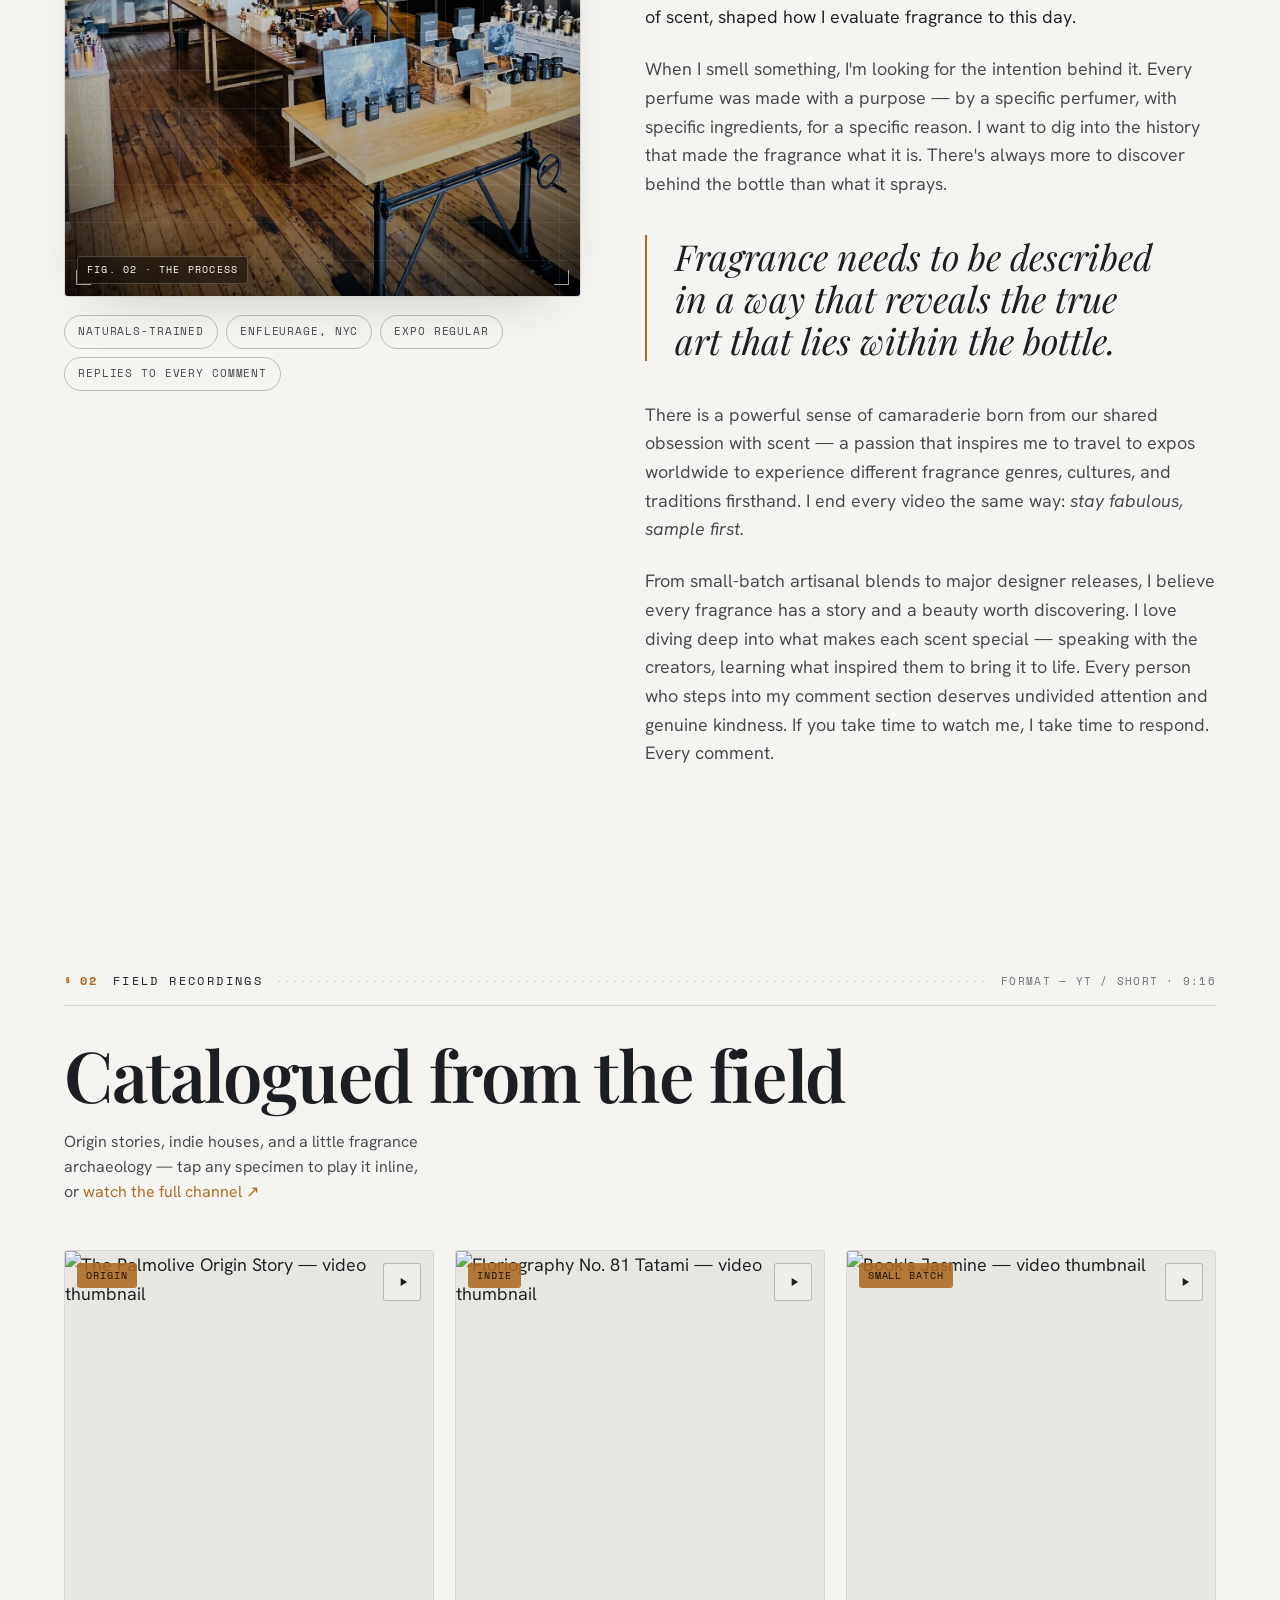
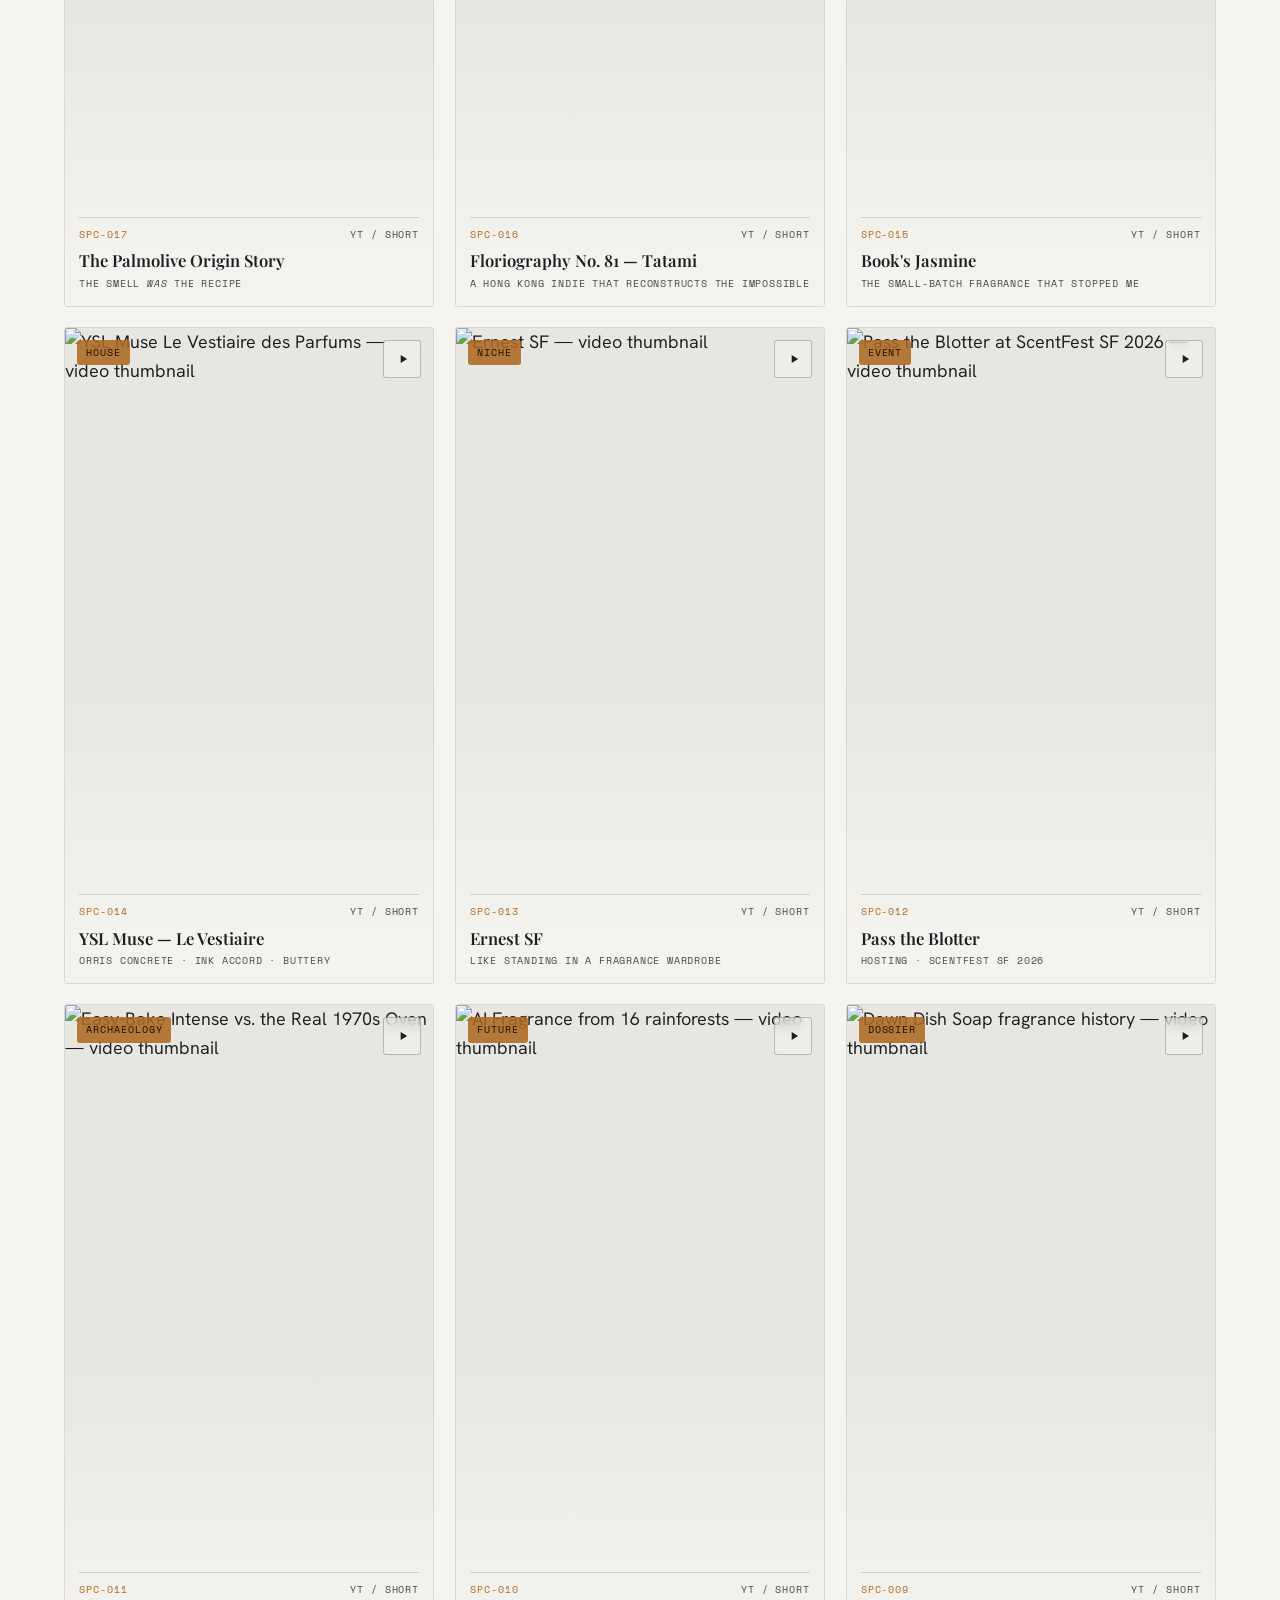
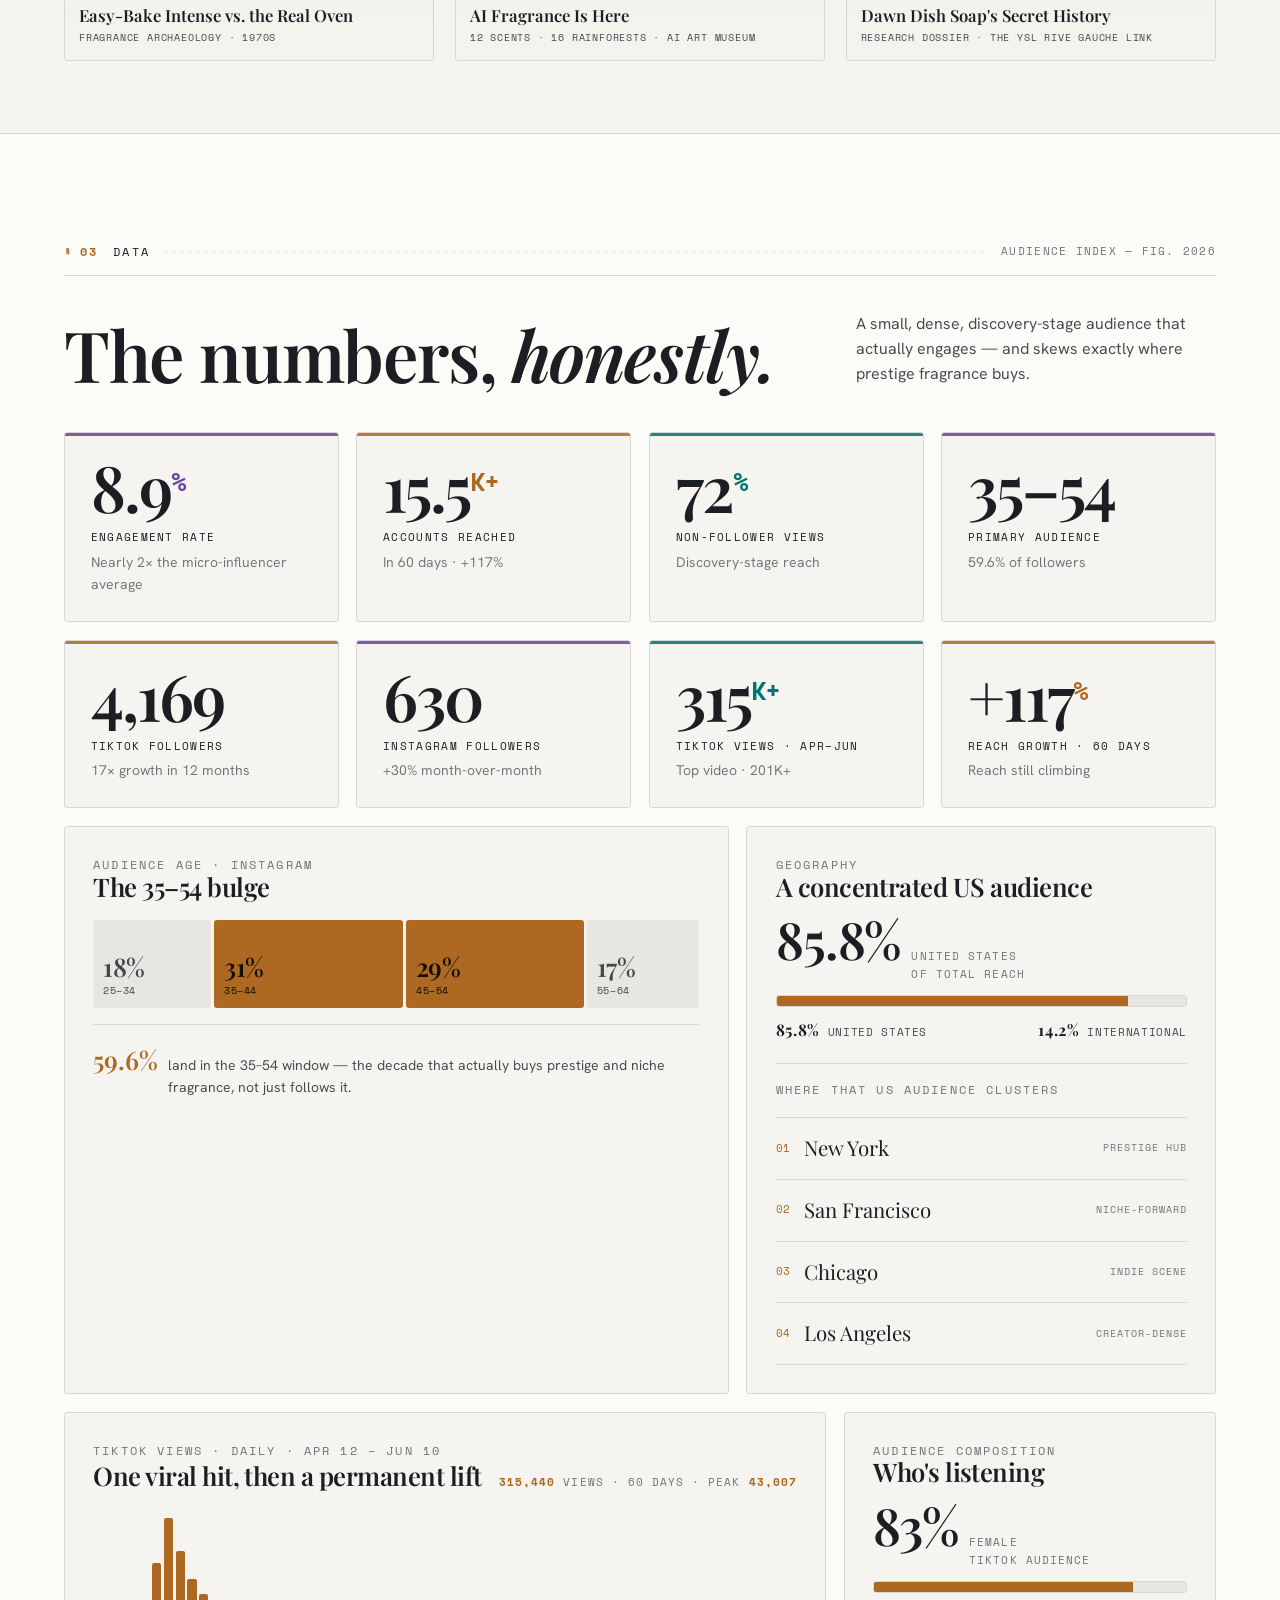
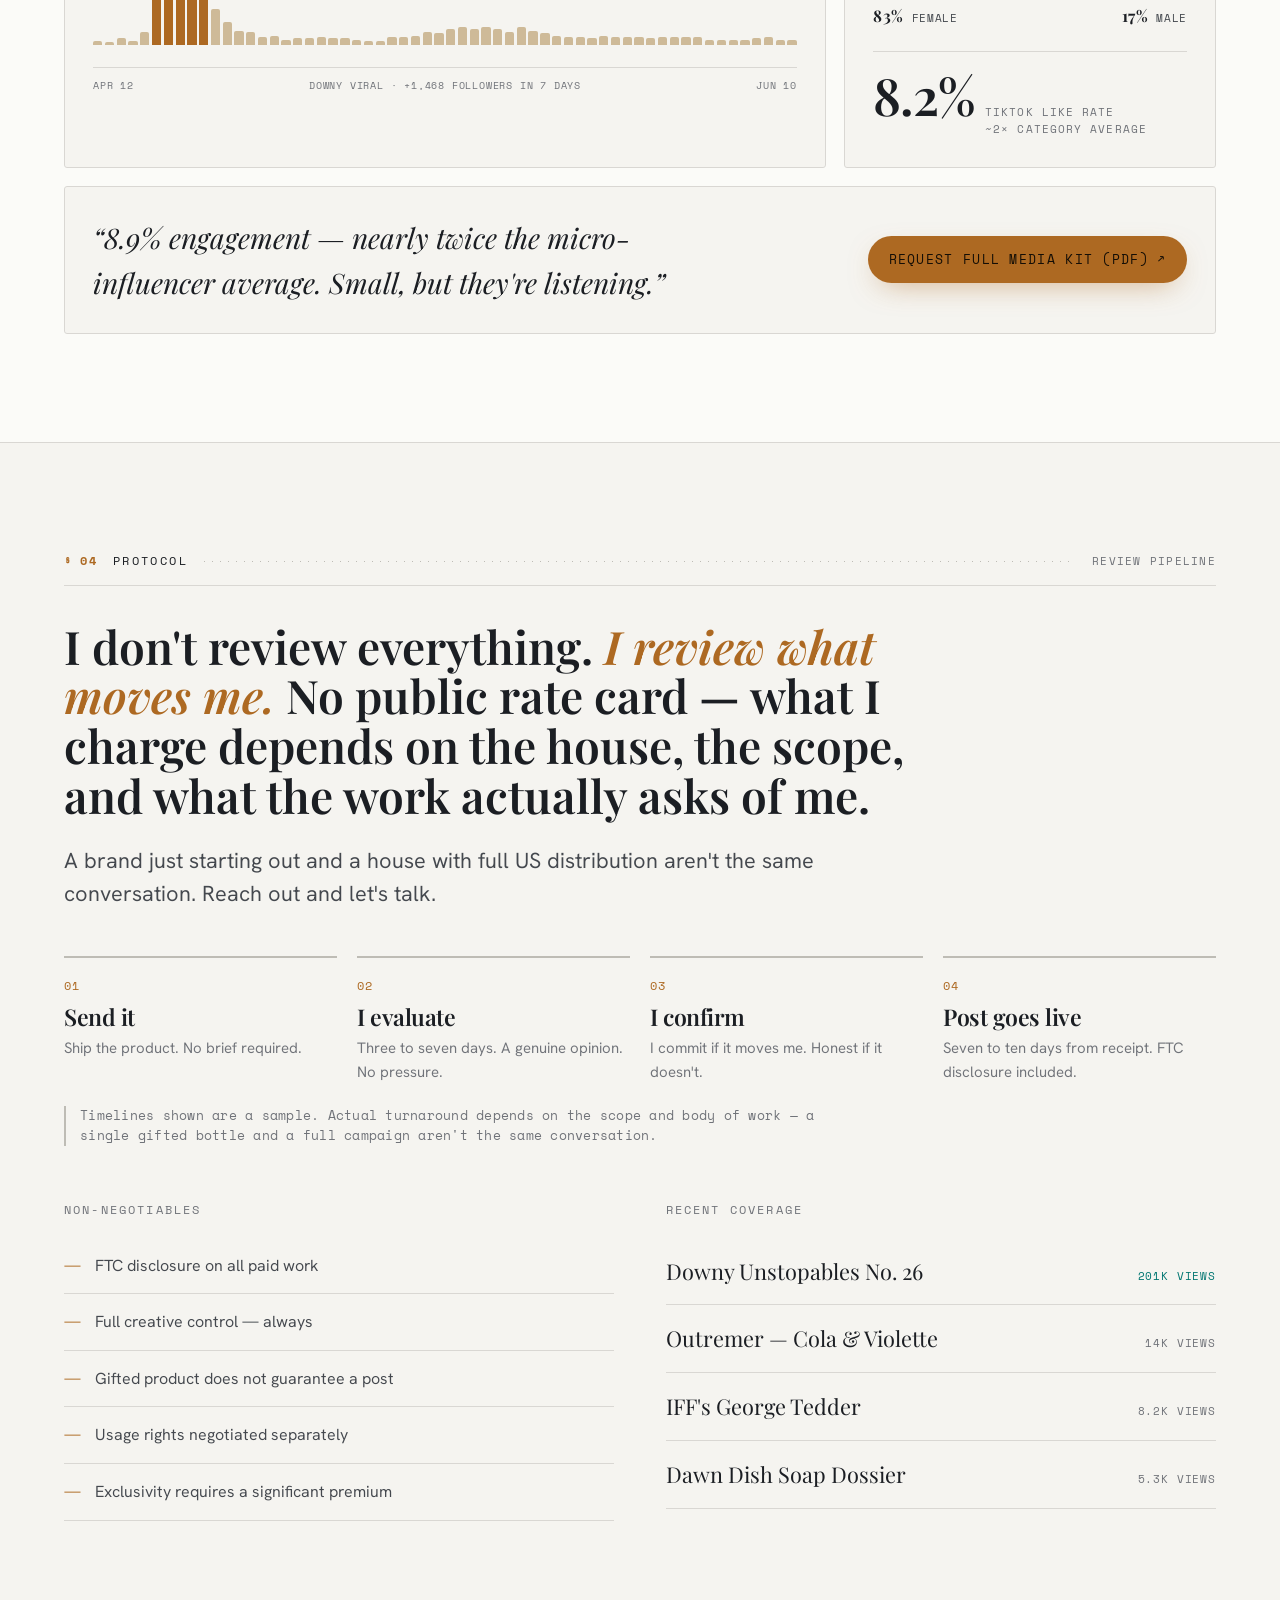
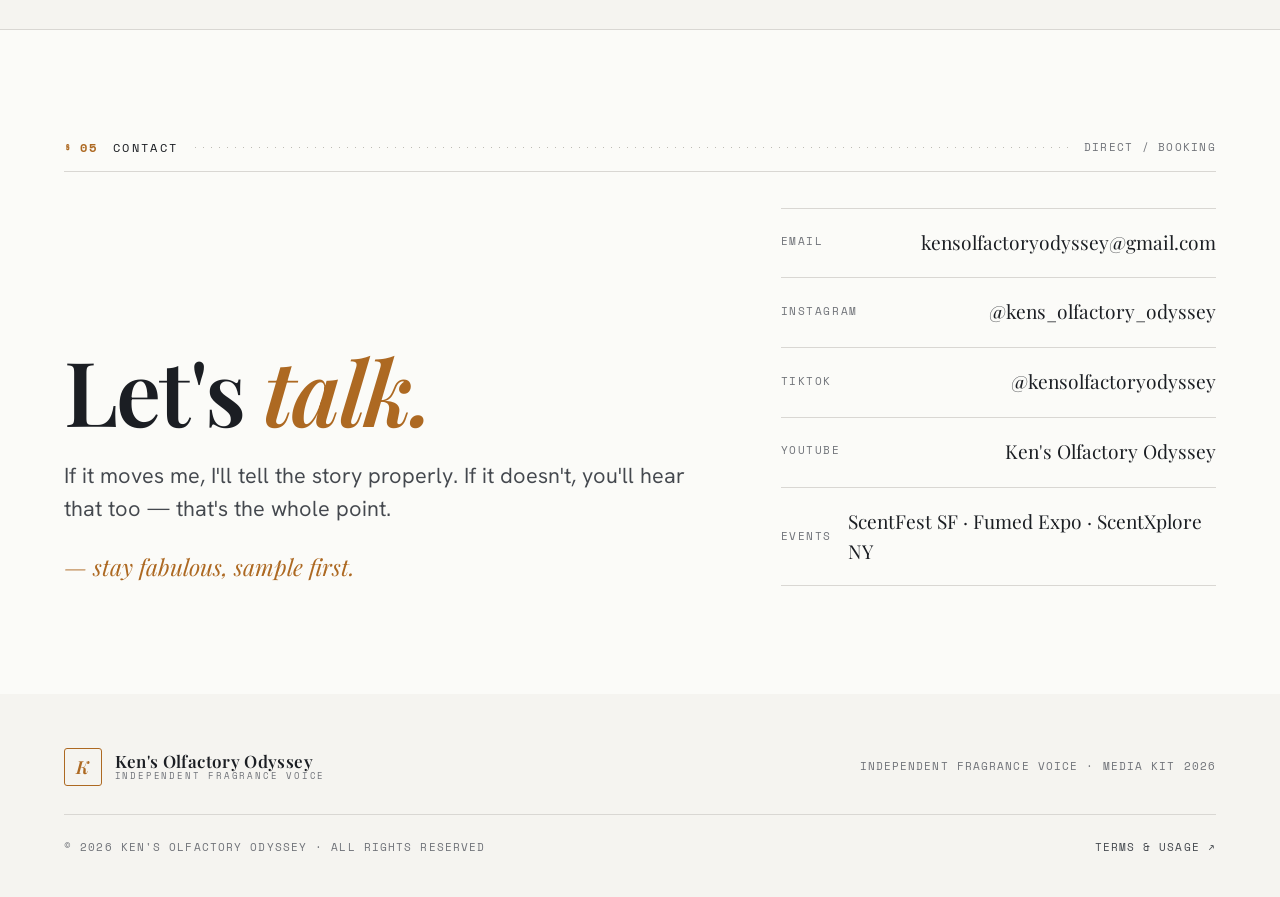
==== commit 96c890fd: "Add GA4 analytics with custom event tracking Tracks video clicks, CTA clicks, and section views. Mea" ====
--- a/index.html
+++ b/index.html
@@ -10,6 +10,13 @@
 <link href="https://fonts.googleapis.com/css2?family=Bodoni+Moda:ital,opsz,wght@0,6..96,400..900;1,6..96,400..800&family=Cormorant:ital,wght@0,400..700;1,400..600&family=Hanken+Grotesk:wght@300..800&family=Newsreader:ital,opsz,wght@0,6..72,400..700;1,6..72,400..700&family=Spectral:ital,wght@0,400;0,500;0,600;0,700;1,400;1,500;1,600&family=Space+Grotesk:wght@400..700&family=Space+Mono:ital,wght@0,400;0,700;1,400&display=swap" rel="stylesheet" />
 <link rel="icon" href="favicon.svg" type="image/svg+xml" />
 <link rel="stylesheet" href="styles.css" />
+<script async src="https://www.googletagmanager.com/gtag/js?id=G-T55M09N37B"></script>
+<script>
+  window.dataLayer = window.dataLayer || [];
+  function gtag(){dataLayer.push(arguments);}
+  gtag('js', new Date());
+  gtag('config', 'G-T55M09N37B');
+</script>
 <link id="gfont-Playfair-Display" rel="stylesheet" href="https://fonts.googleapis.com/css2?family=Playfair+Display:ital,wght@0,400;0,500;0,600;0,700;0,800;1,400;1,500;1,600;1,700&display=swap">
 </head>
 <body>
@@ -510,5 +517,44 @@
 <script type="text/babel" src="tweaks-panel.jsx"></script>
 <script type="text/babel" src="tweaks-app.jsx"></script>
 
+<script>
+(function() {
+  // Video card clicks — which video resonates
+  document.querySelectorAll('.short-card').forEach(function(card) {
+    card.addEventListener('click', function() {
+      var title = card.querySelector('.short-title');
+      gtag('event', 'video_click', {
+        video_title: title ? title.textContent.trim() : 'unknown',
+        video_id: card.dataset.vid || ''
+      });
+    });
+  });
+
+  // CTA button clicks
+  document.querySelectorAll('.btn, [href="#contact"], [href="#mediakit"]').forEach(function(el) {
+    el.addEventListener('click', function() {
+      gtag('event', 'cta_click', { label: el.textContent.trim().slice(0, 60) });
+    });
+  });
+
+  // Section visibility — what are they reading
+  var sections = ['hero','about','watch','mediakit','partner','contact'];
+  var seen = {};
+  var observer = new IntersectionObserver(function(entries) {
+    entries.forEach(function(entry) {
+      if (entry.isIntersecting && !seen[entry.target.id]) {
+        seen[entry.target.id] = true;
+        gtag('event', 'section_view', { section: entry.target.id });
+      }
+    });
+  }, { threshold: 0.3 });
+
+  sections.forEach(function(id) {
+    var el = document.getElementById(id);
+    if (el) observer.observe(el);
+  });
+})();
+</script>
+
 </body>
 </html>
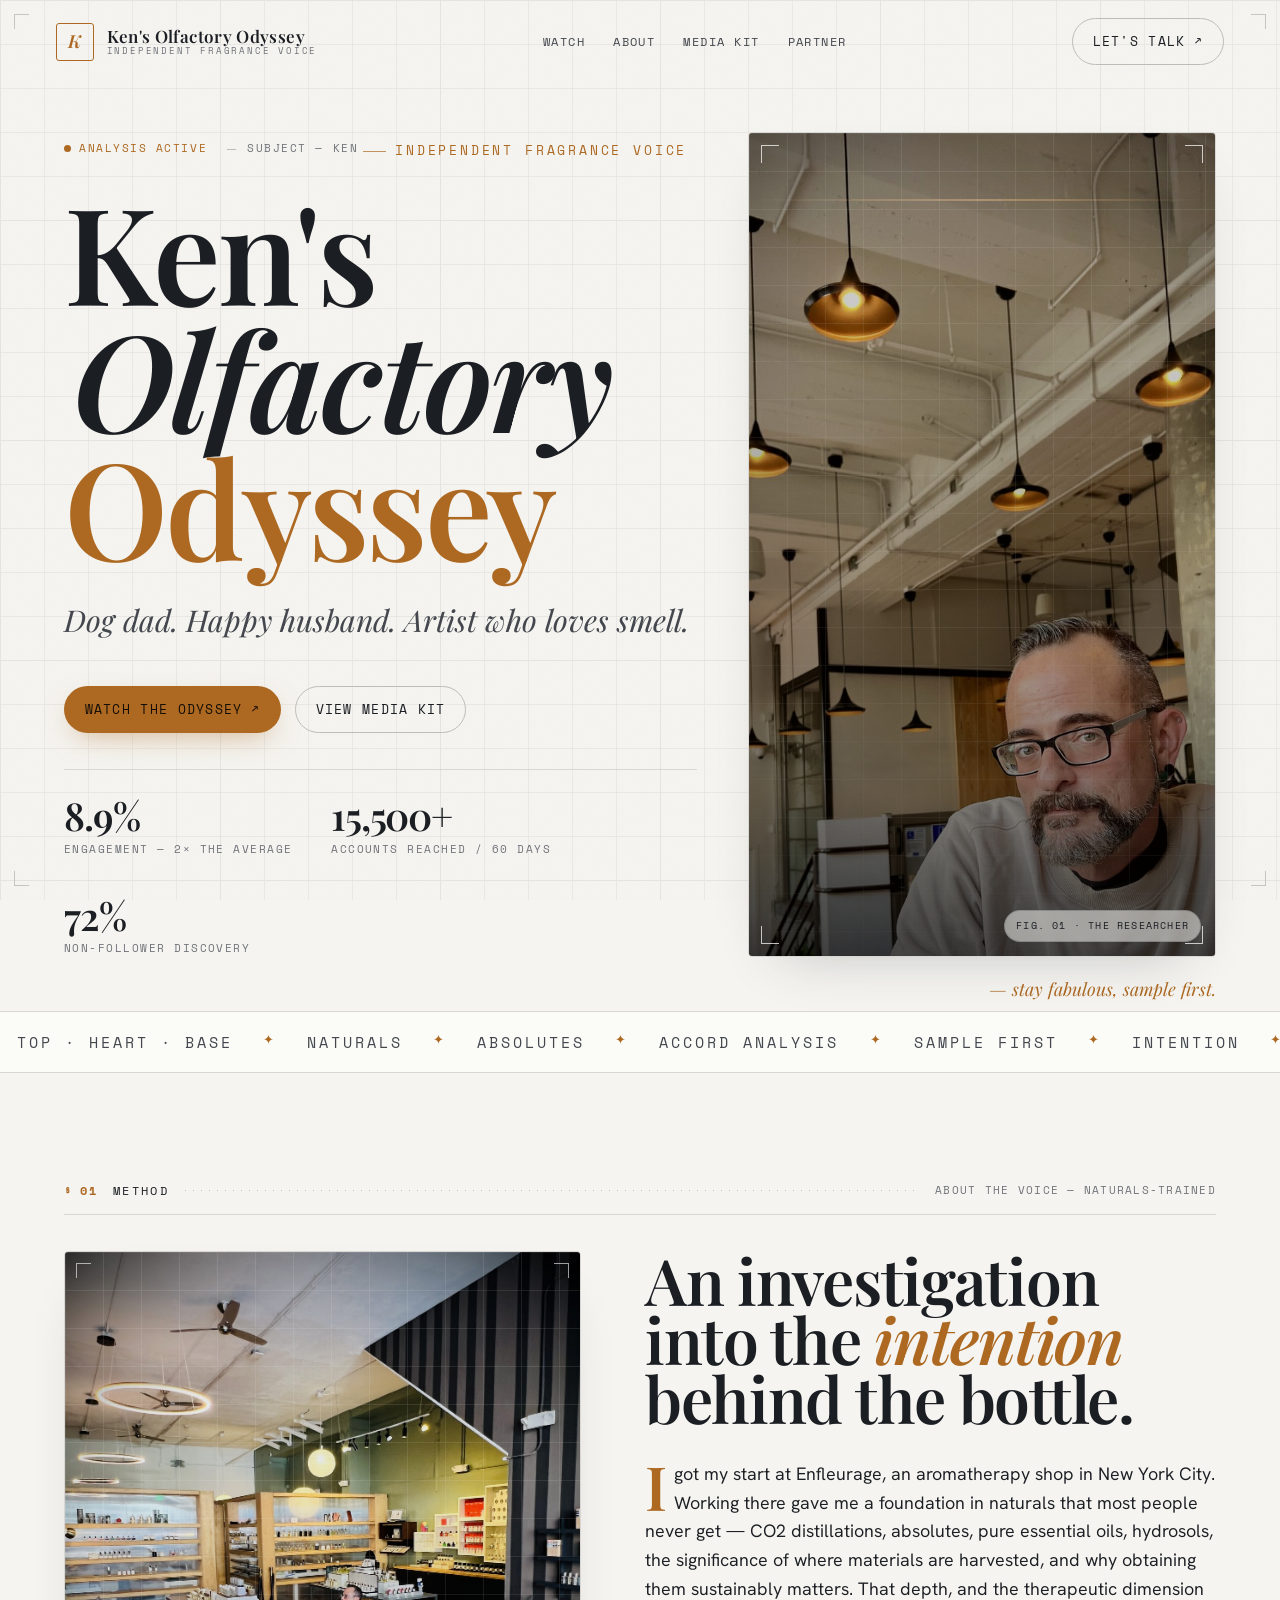
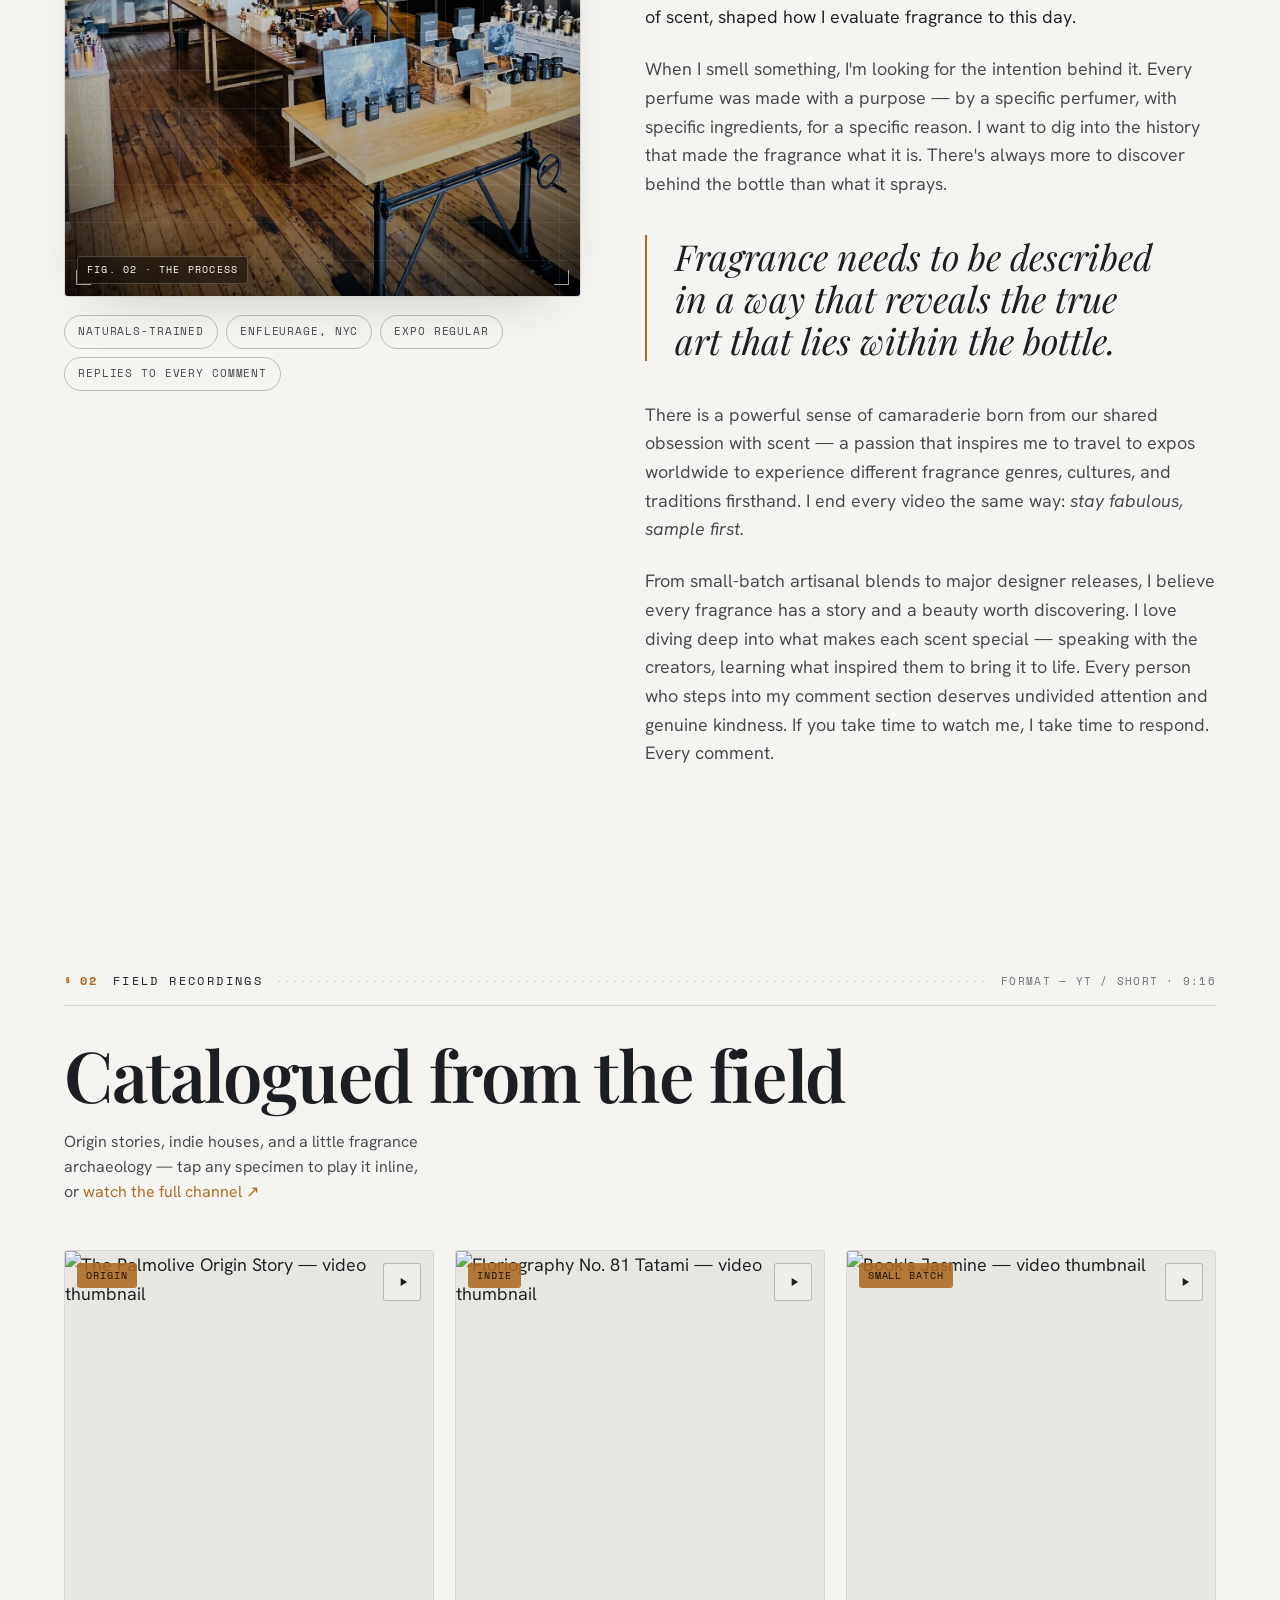
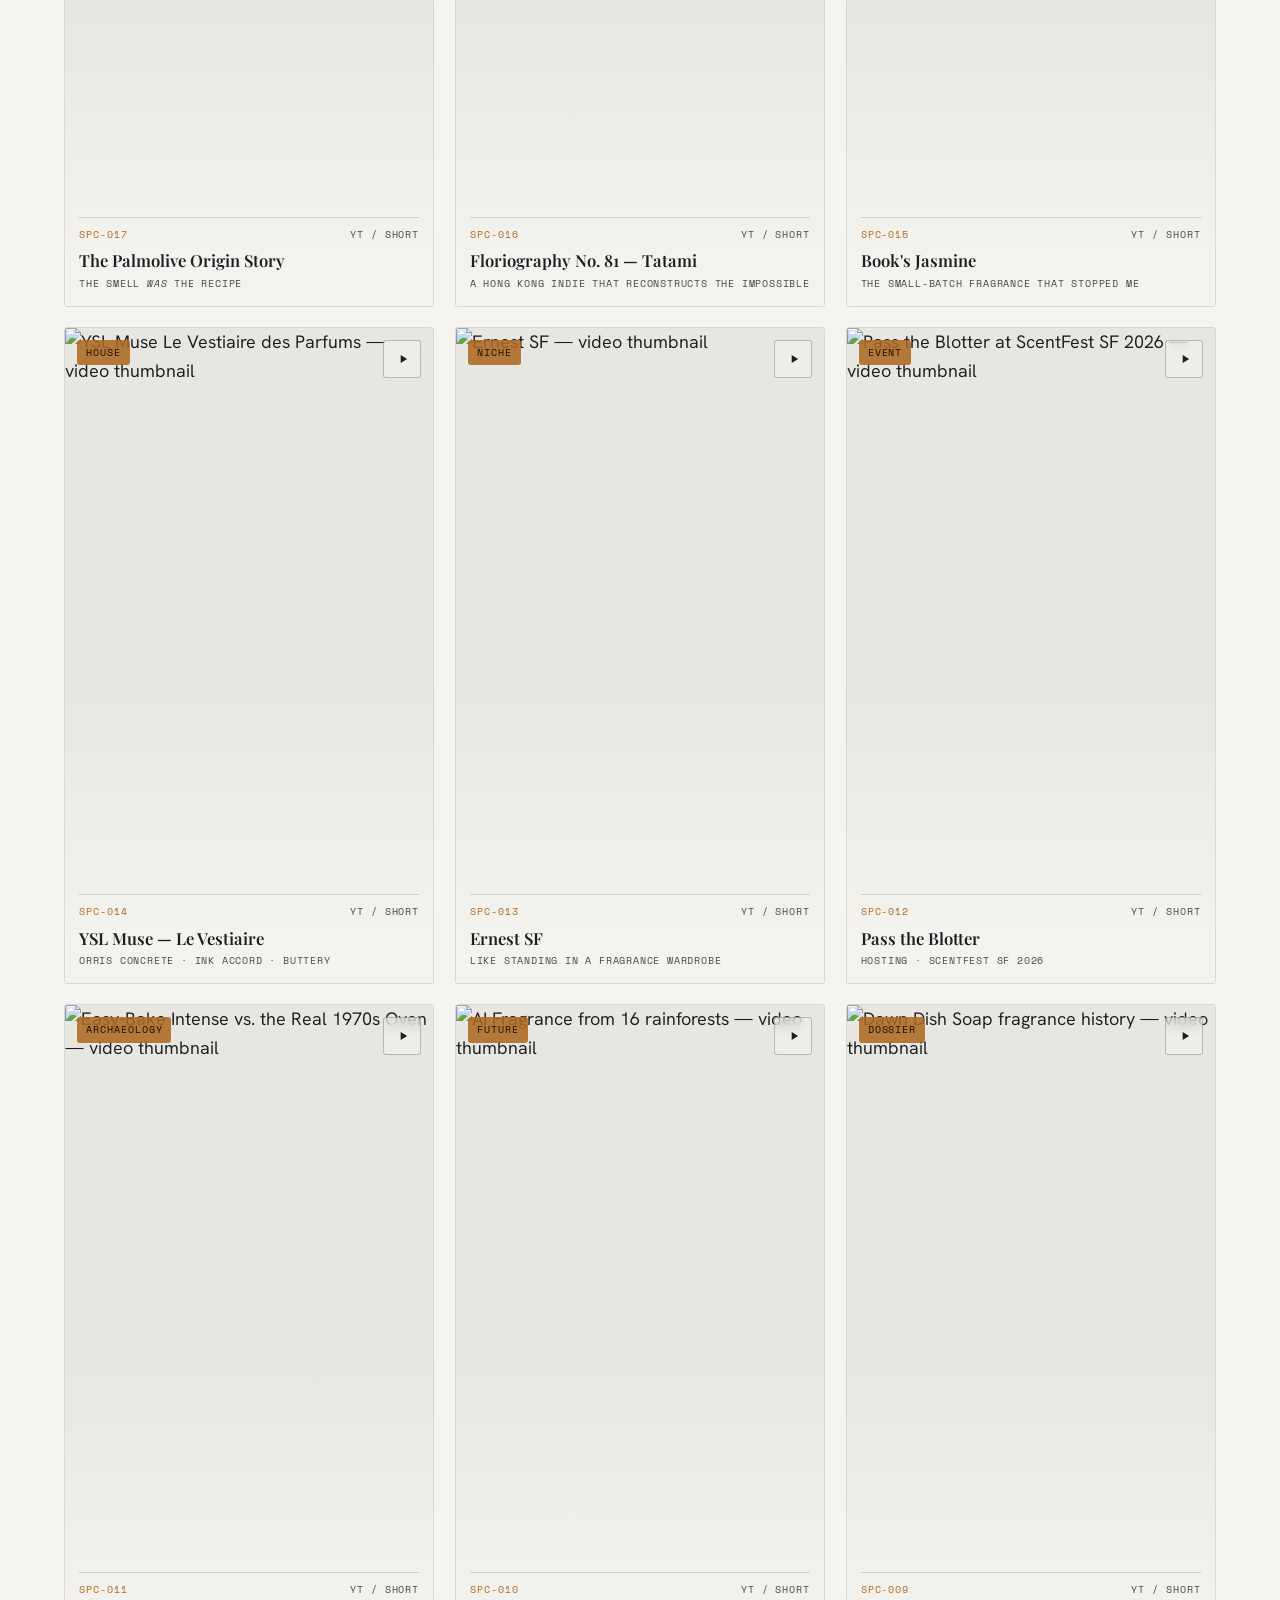
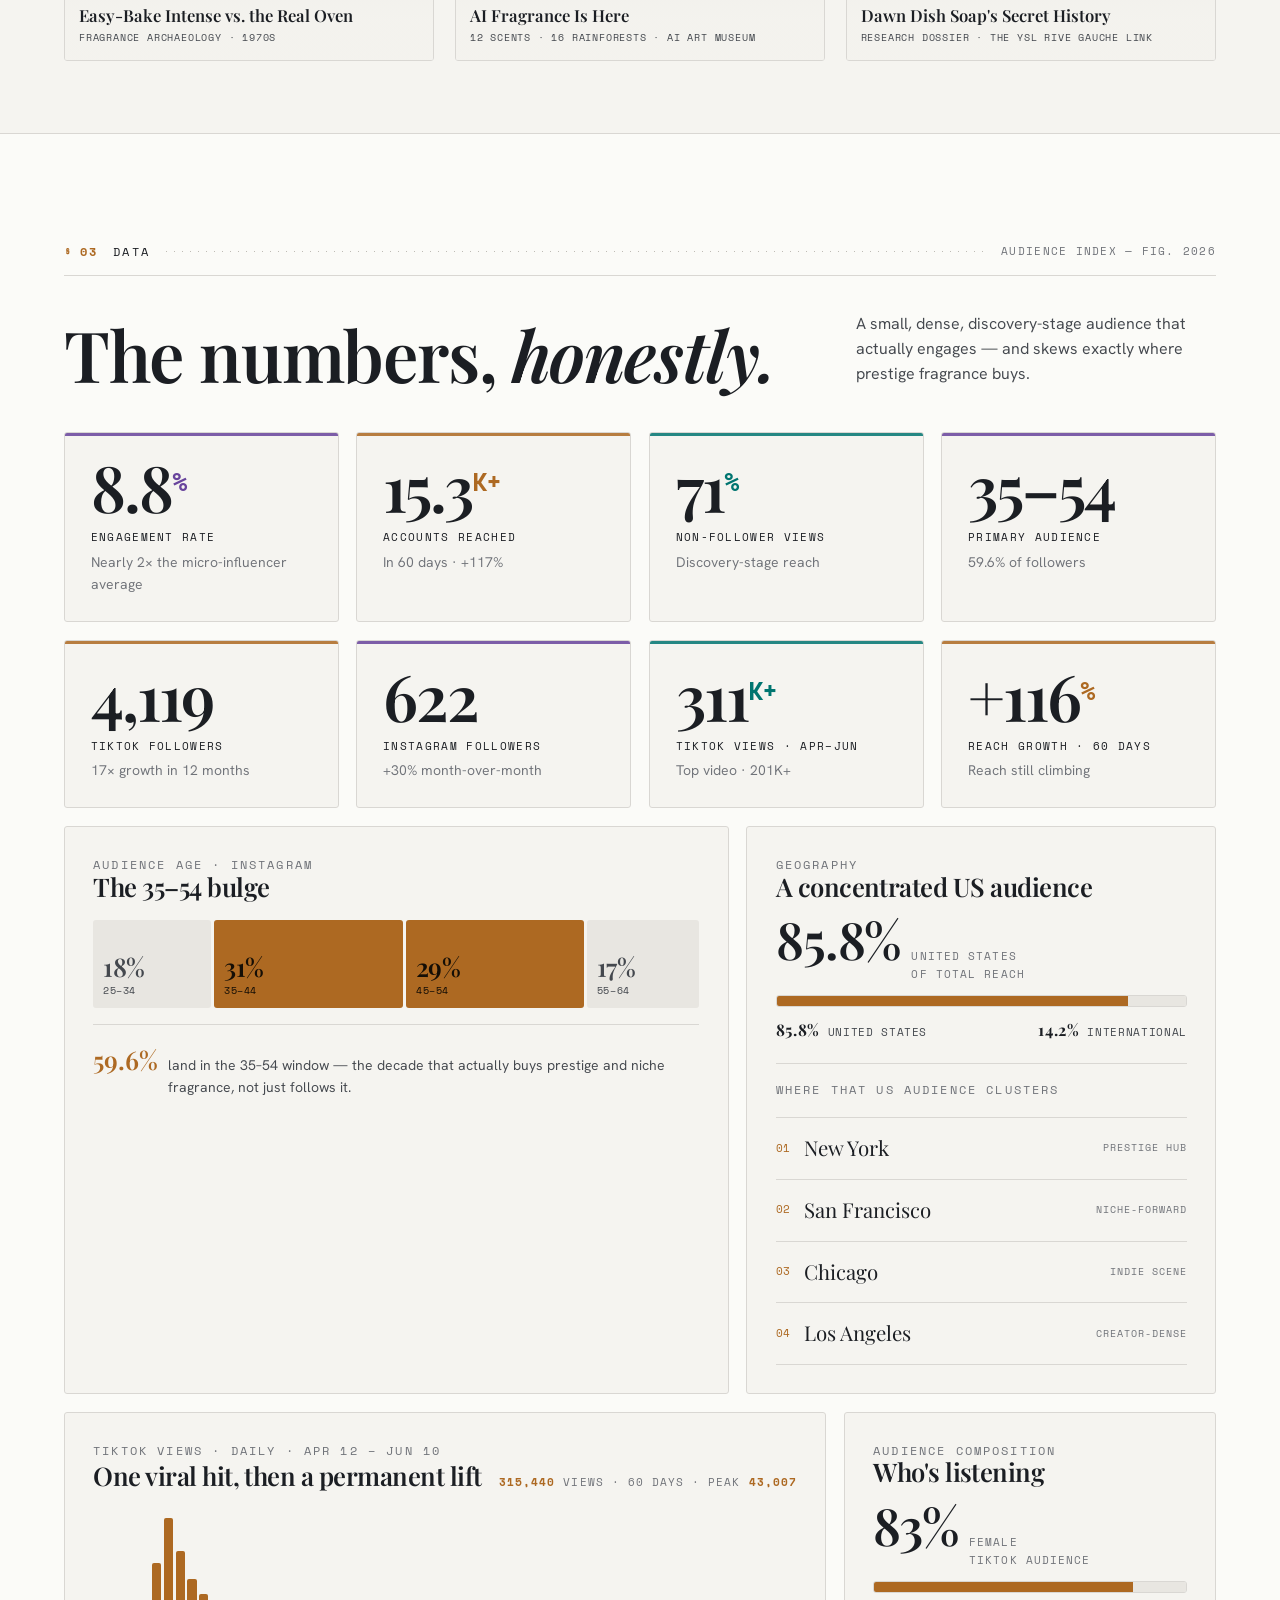
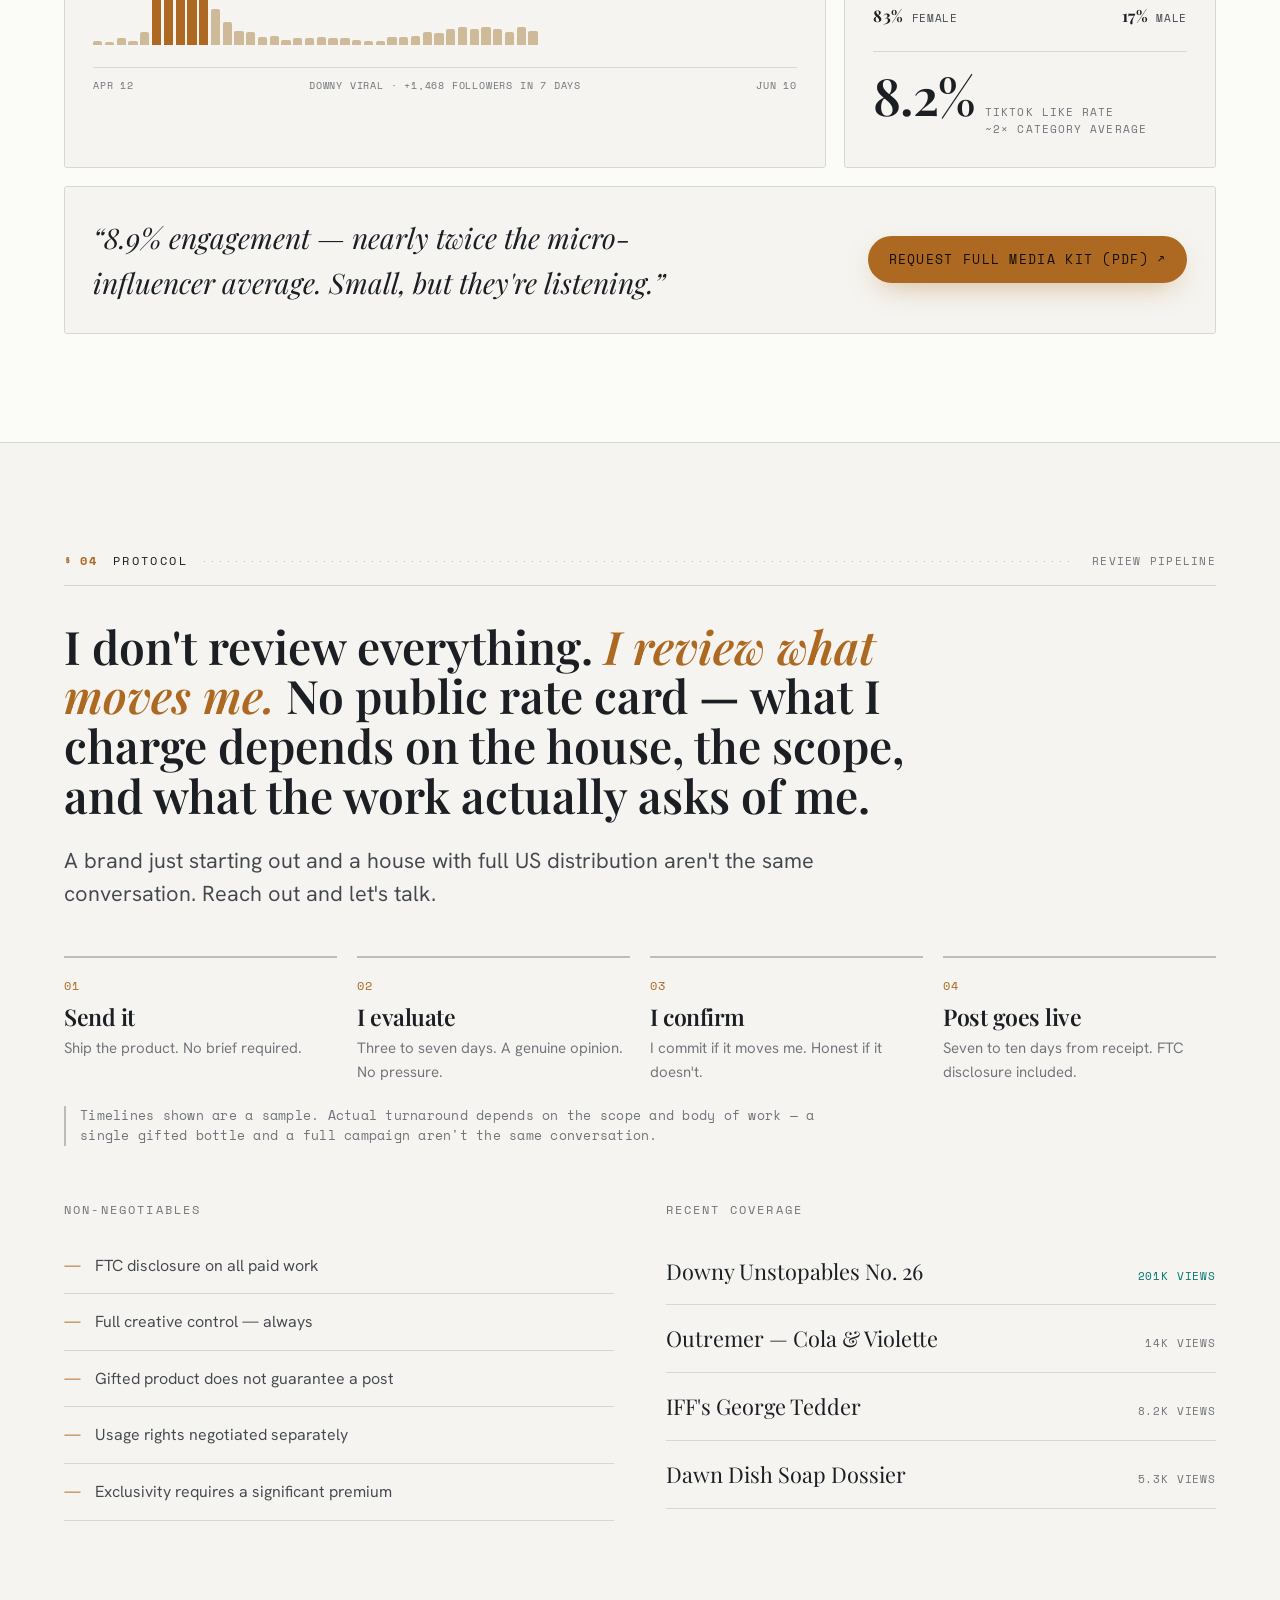
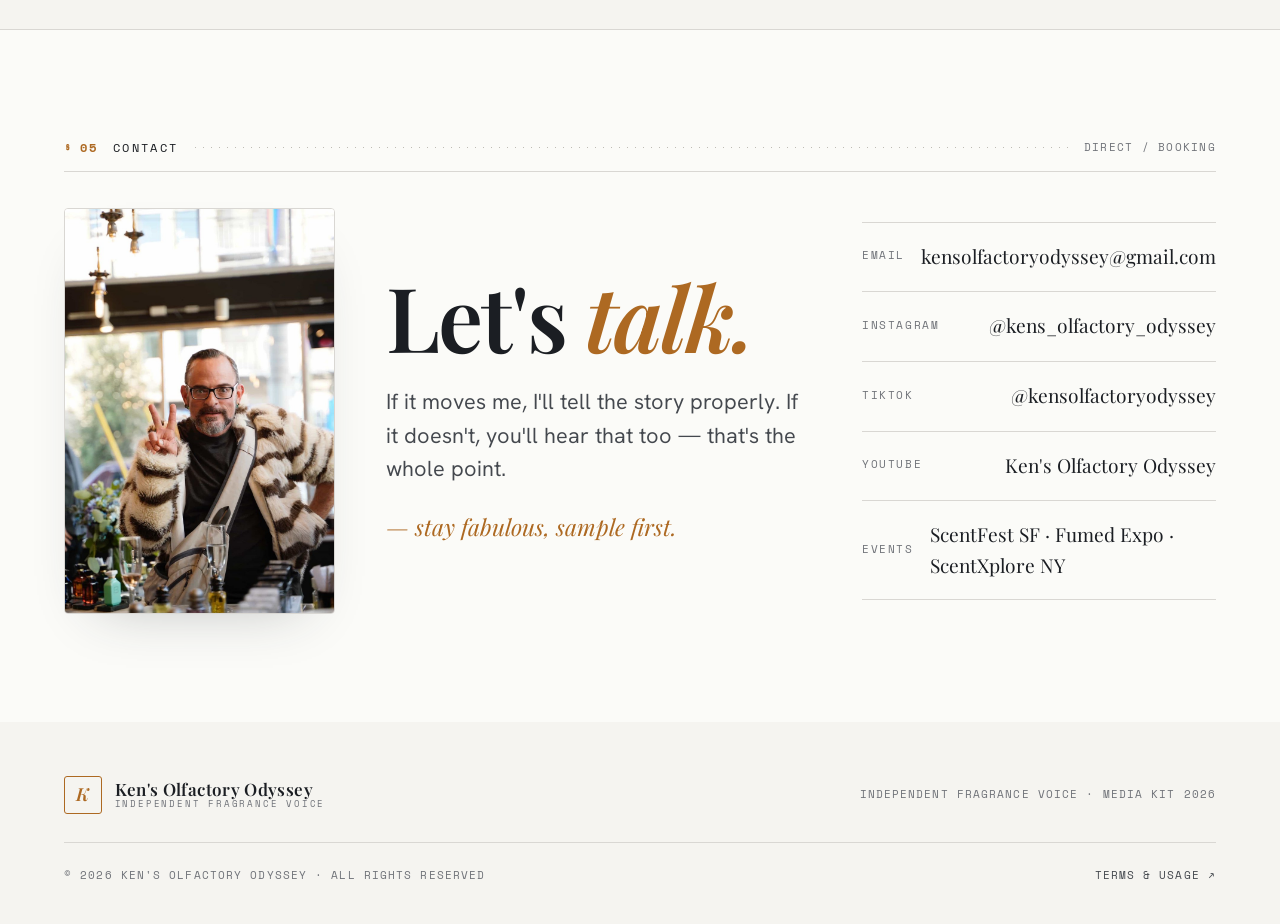
==== commit 599ae3d2: "Add Ken expo photo to contact section with grid treatment Fig. 03 · The Field — ScentXplore NY fur c" ====
--- a/index.html
+++ b/index.html
@@ -458,12 +458,18 @@
   <section class="section contact" id="contact">
     <div class="wrap"><div class="register reveal"><span class="reg-no">05</span><span class="reg-name">Contact</span><span class="reg-rule"></span><span class="reg-code">Direct / Booking</span></div></div>
     <div class="wrap contact-grid">
-      <div class="reveal">
+      <div class="contact-portrait reveal" data-d="0">
+        <img src="assets/ken-contact.jpg" alt="Ken at ScentXplore NY" />
+        <div class="ab-grade" aria-hidden="true"></div>
+        <span class="ab-brackets" aria-hidden="true"><i></i><i></i><i></i><i></i></span>
+        <span class="about-fig">Fig. 03 · The Field</span>
+      </div>
+      <div class="reveal" data-d="1">
         <h2 class="display">Let's <span class="ital accent-text">talk.</span></h2>
         <p class="lede">If it moves me, I'll tell the story properly. If it doesn't, you'll hear that too — that's the whole point.</p>
         <p class="sign">— stay fabulous, sample first.</p>
       </div>
-      <div class="contact-card reveal" data-d="1">
+      <div class="contact-card reveal" data-d="2">
         <a class="contact-row" href="mailto:kensolfactoryodyssey@gmail.com"><span class="k">Email</span><span class="v">kensolfactoryodyssey@gmail.com</span></a>
         <a class="contact-row" href="https://www.instagram.com/kens_olfactory_odyssey" target="_blank" rel="noopener"><span class="k">Instagram</span><span class="v">@kens_olfactory_odyssey</span></a>
         <a class="contact-row" href="https://www.tiktok.com/@kensolfactoryodyssey" target="_blank" rel="noopener"><span class="k">TikTok</span><span class="v">@kensolfactoryodyssey</span></a>
--- a/styles.css
+++ b/styles.css
@@ -855,7 +855,7 @@
    CONTACT
    ============================================================ */
 .contact { background: var(--bg-2); border-top: 1px solid var(--line); position: relative; overflow: hidden; }
-.contact-grid { display: grid; grid-template-columns: 1.2fr 0.8fr; gap: clamp(32px, 5vw, 80px); align-items: end; }
+.contact-grid { display: grid; grid-template-columns: 0.7fr 1.1fr 0.9fr; gap: clamp(24px, 4vw, 60px); align-items: center; }
 .contact h2 { font-size: clamp(40px, 7vw, 104px); margin-bottom: 0.3em; }
 .contact .sign { font-family: var(--font-display); font-style: italic; font-size: clamp(18px, 1.8vw, 24px); color: var(--accent); margin-top: 1em; }
 .contact-card { display: flex; flex-direction: column; gap: 2px; }
@@ -869,7 +869,17 @@
 .contact-row .k { font-family: var(--font-mono); font-size: 11px; letter-spacing: 0.14em; text-transform: uppercase; color: var(--fg-mute); }
 .contact-row .v { font-family: var(--font-display); font-size: clamp(16px, 1.5vw, 21px); color: var(--fg); }
 .contact-row:hover .v { color: var(--accent); }
-@media (max-width: 820px) { .contact-grid { grid-template-columns: 1fr; } }
+.contact-portrait {
+  position: relative;
+  width: 100%;
+  aspect-ratio: 2/3;
+  border-radius: 4px;
+  border: 1px solid var(--line);
+  box-shadow: var(--shadow);
+  overflow: hidden;
+}
+.contact-portrait img { width: 100%; height: 100%; object-fit: cover; object-position: 50% 20%; display: block; }
+@media (max-width: 820px) { .contact-grid { grid-template-columns: 1fr; } .contact-portrait { aspect-ratio: 3/4; max-width: 360px; } }
 
 /* ============================================================
    FOOTER
